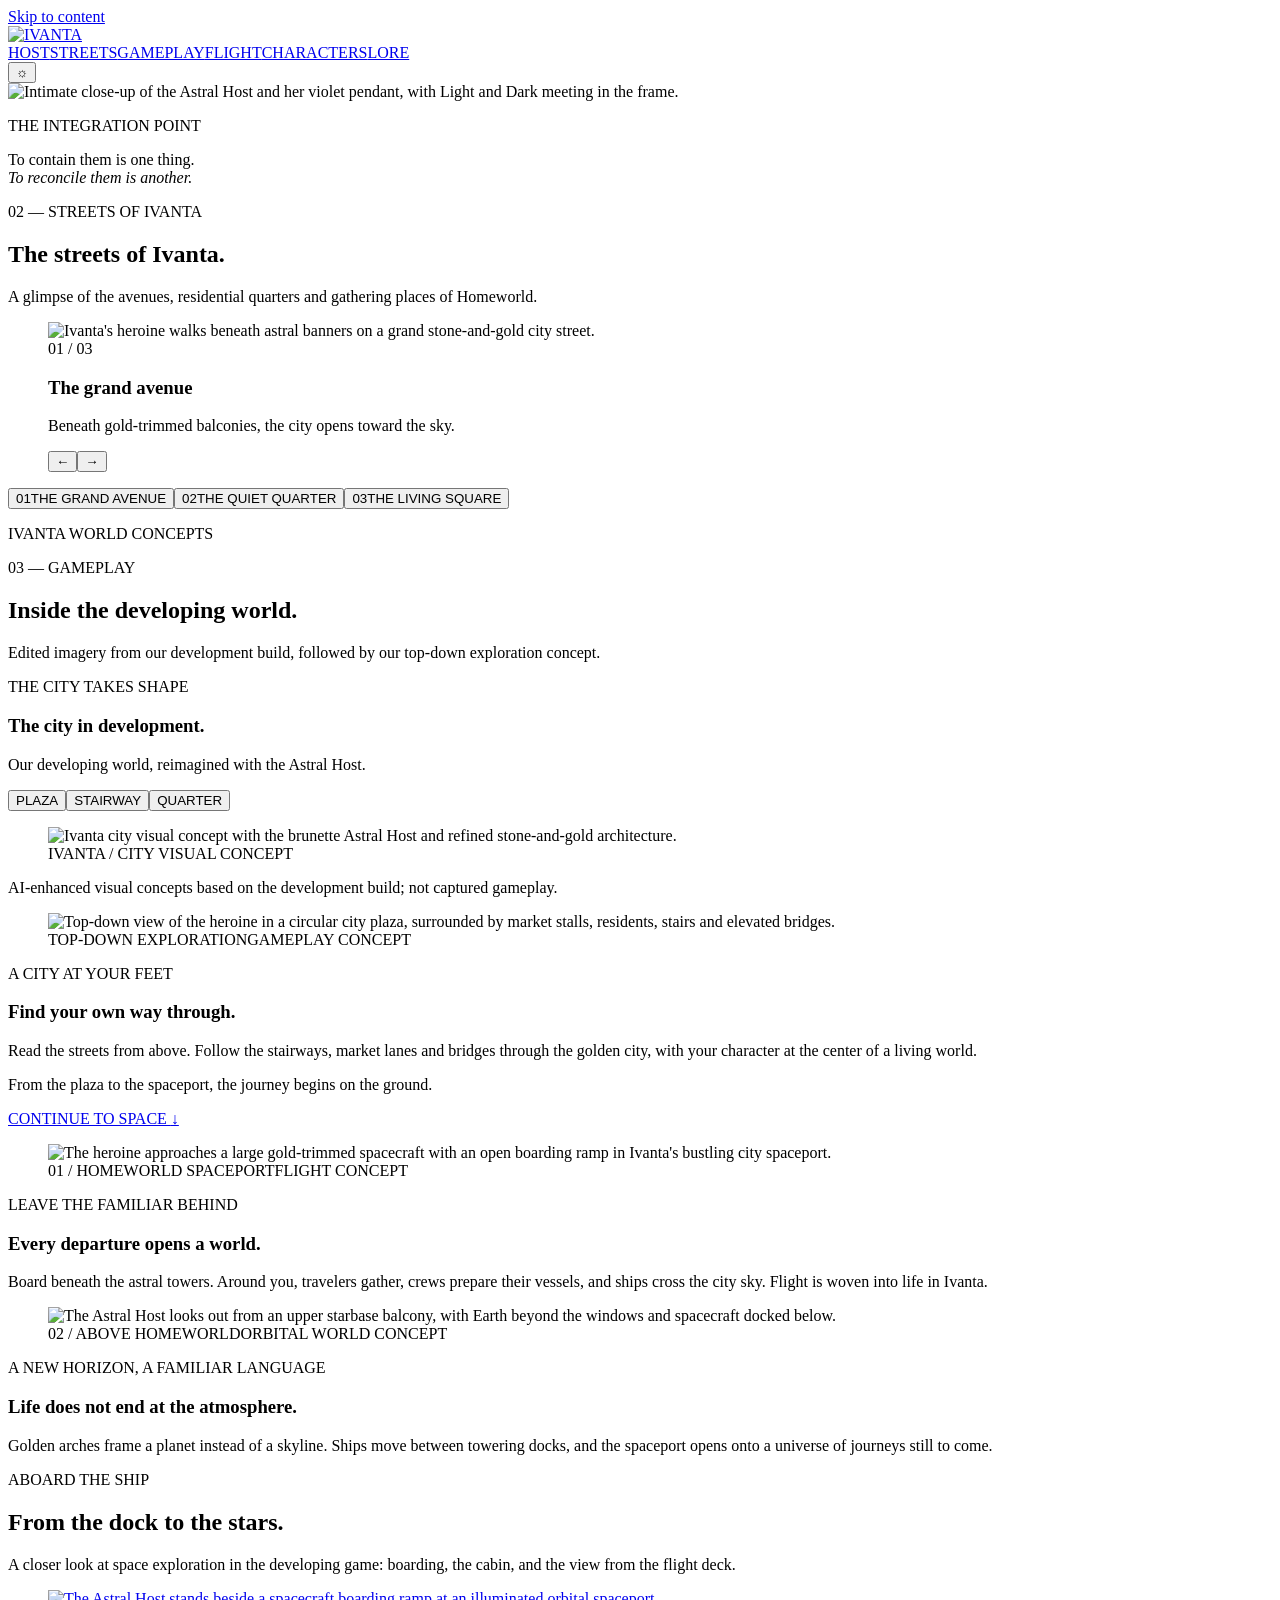
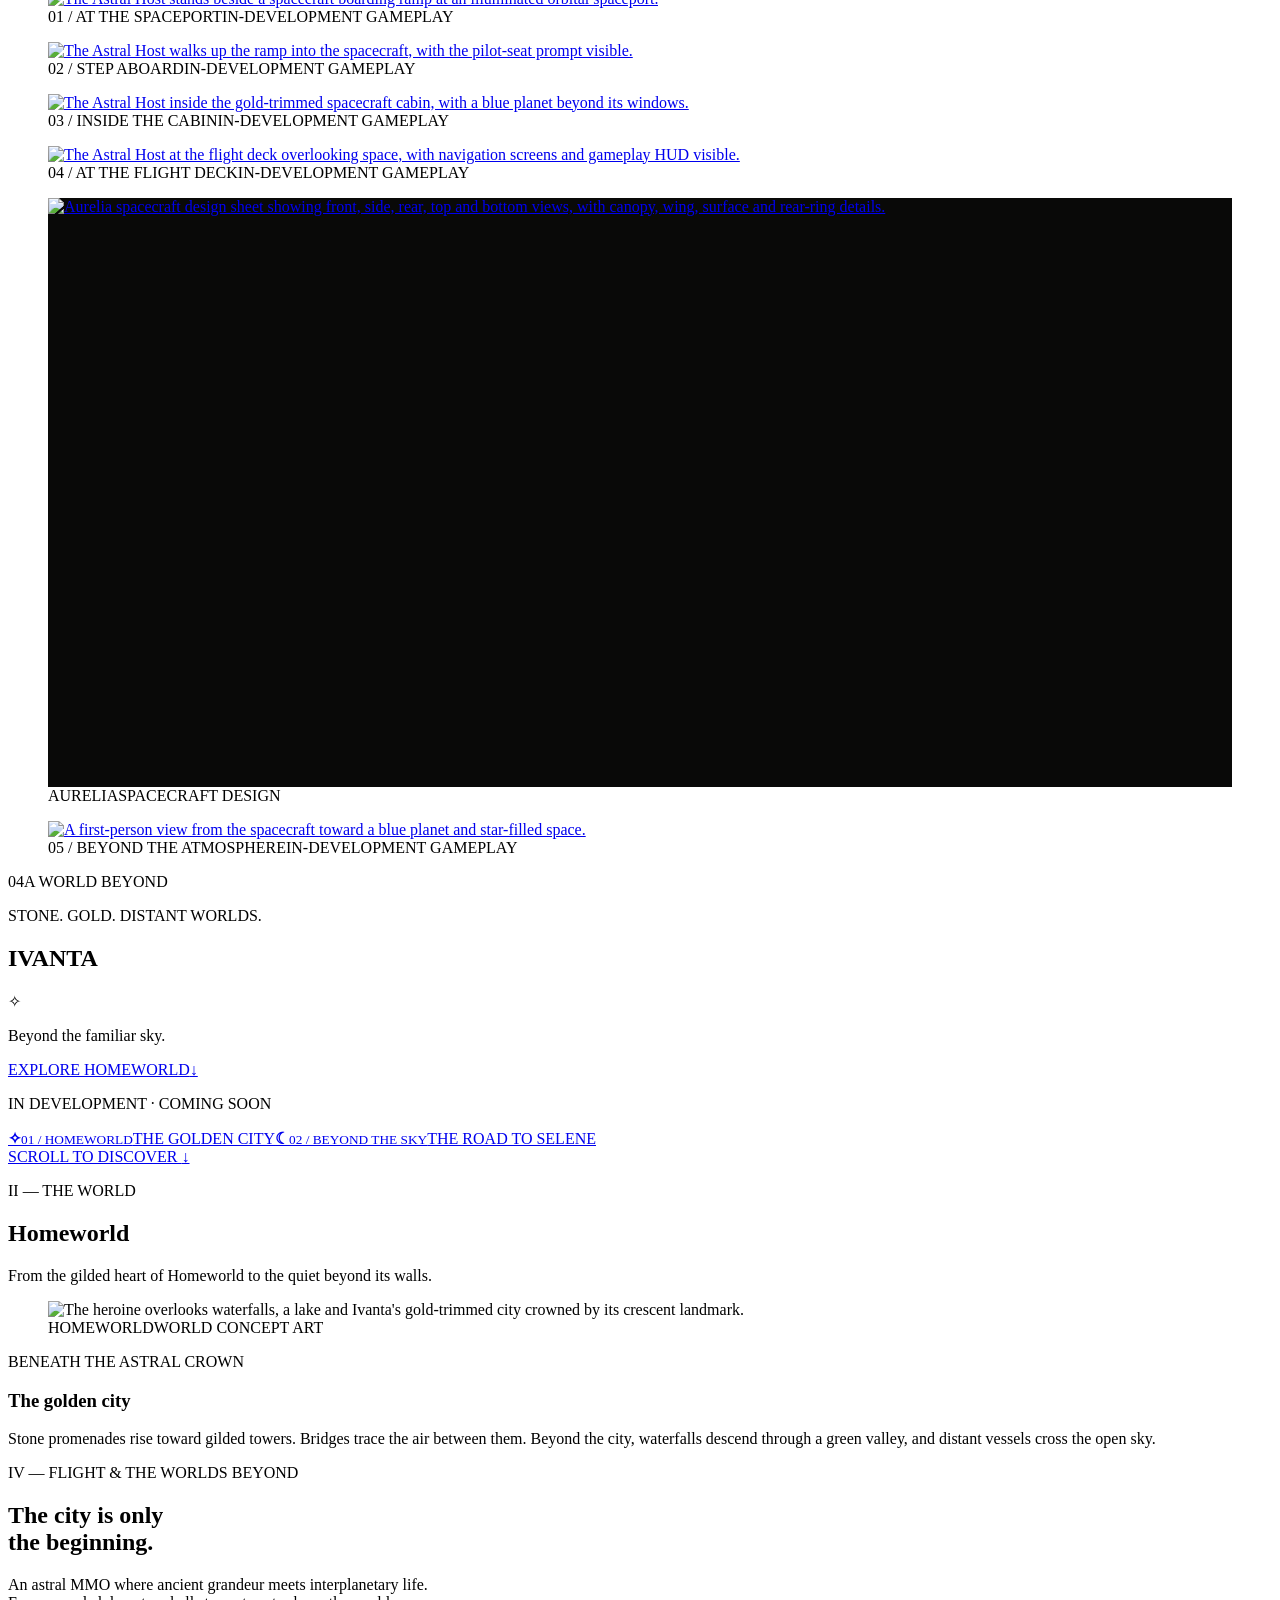
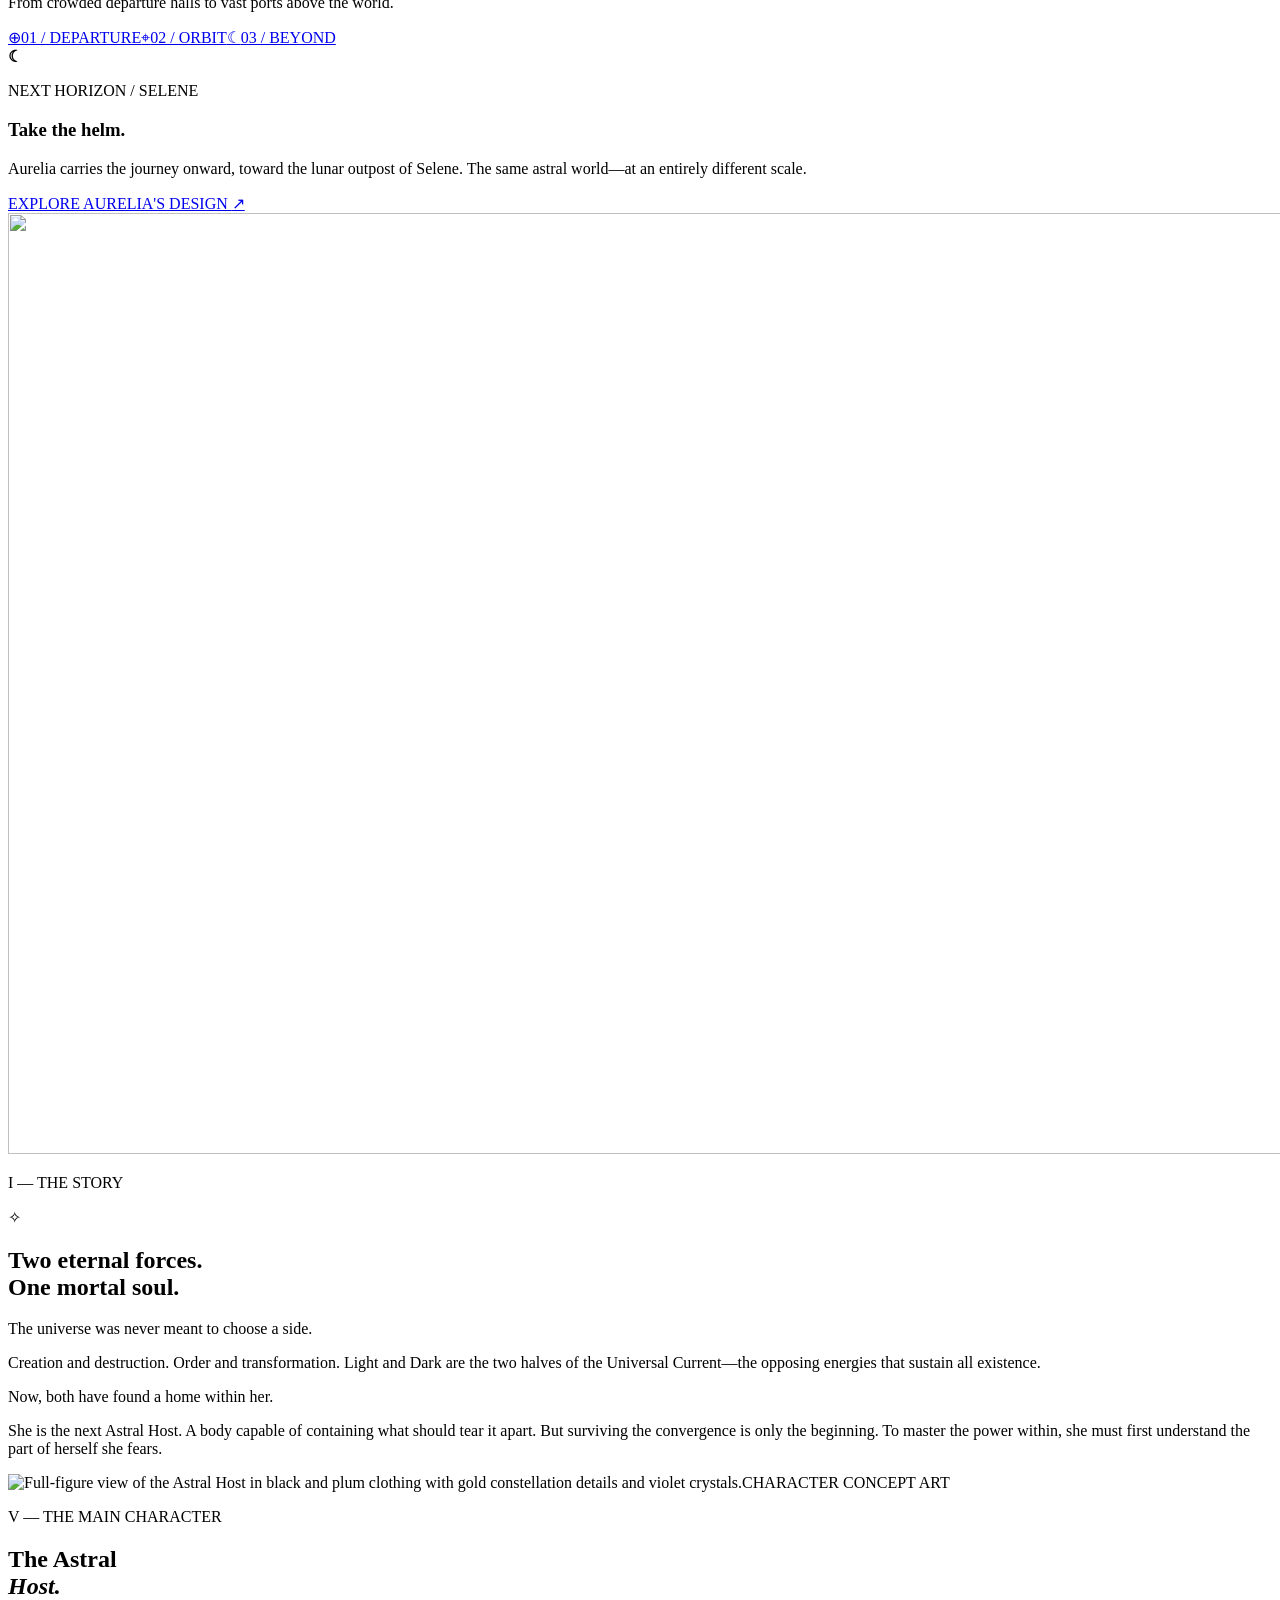
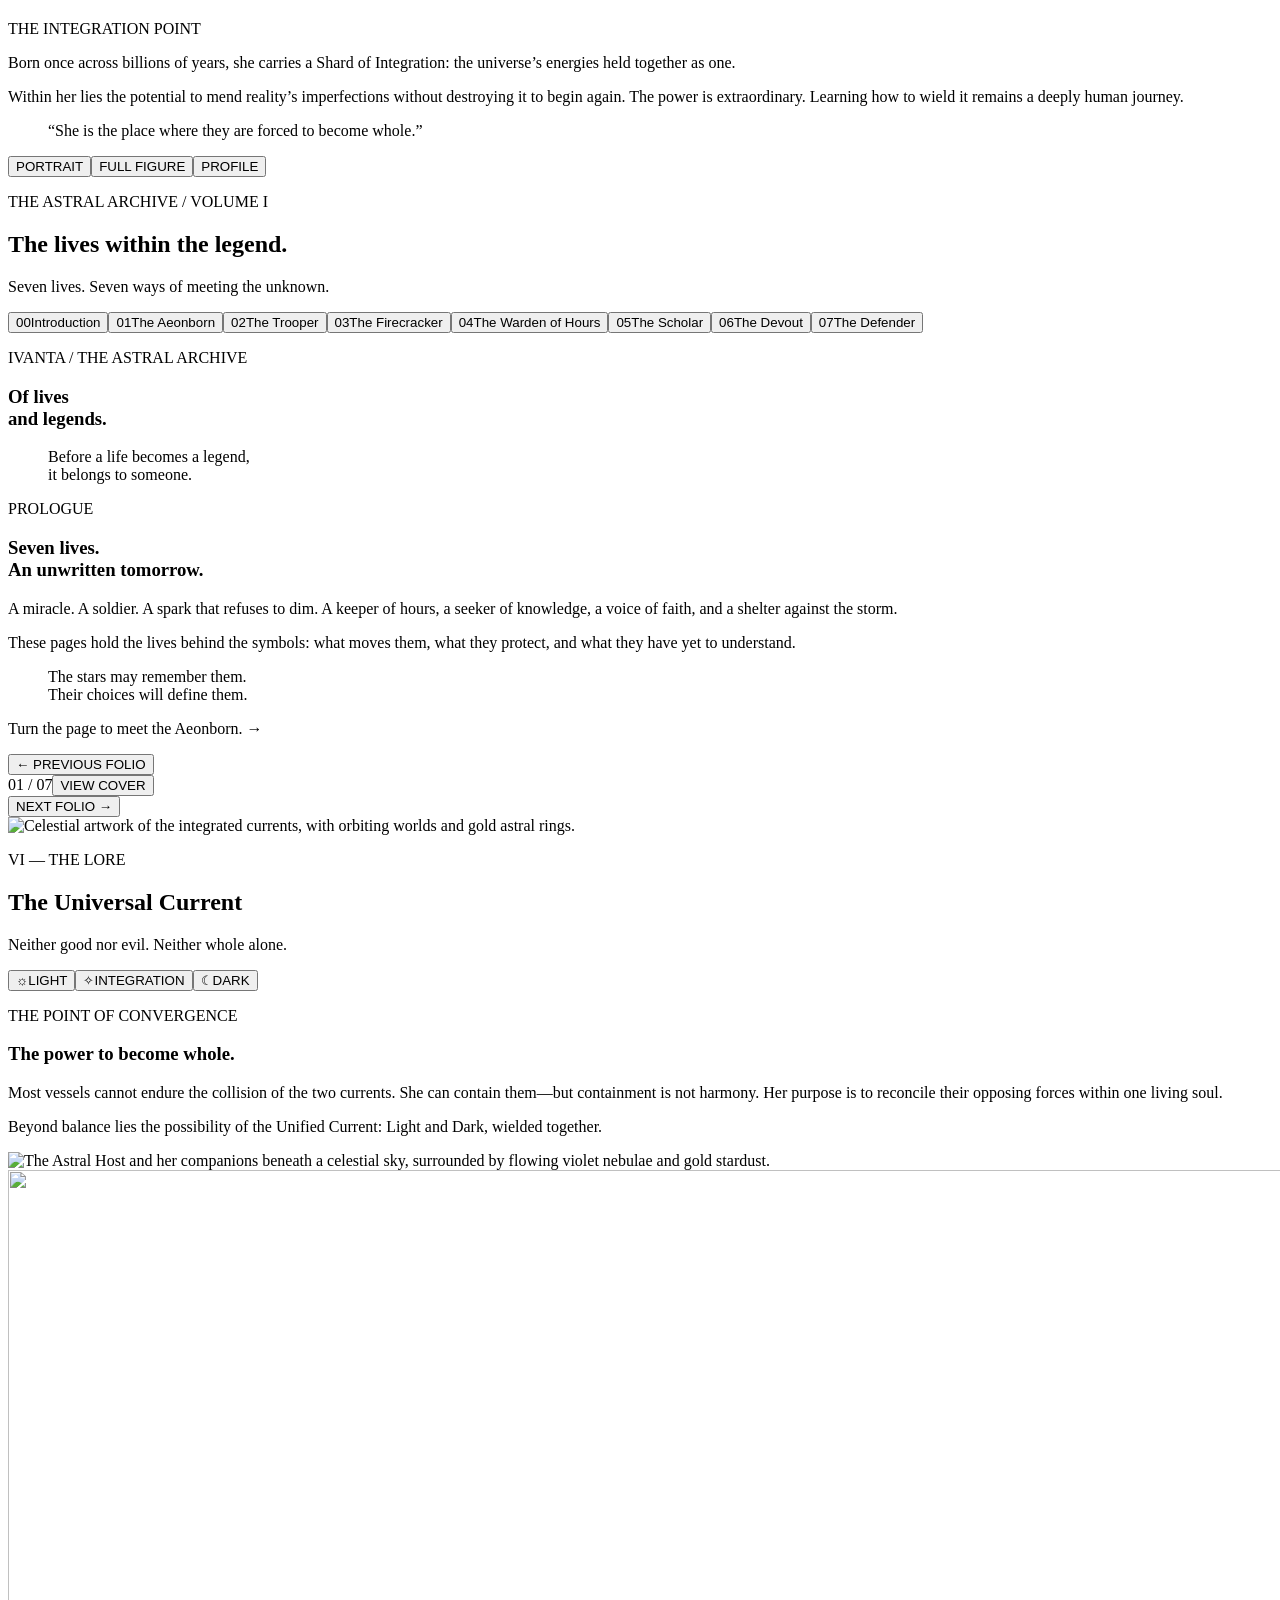
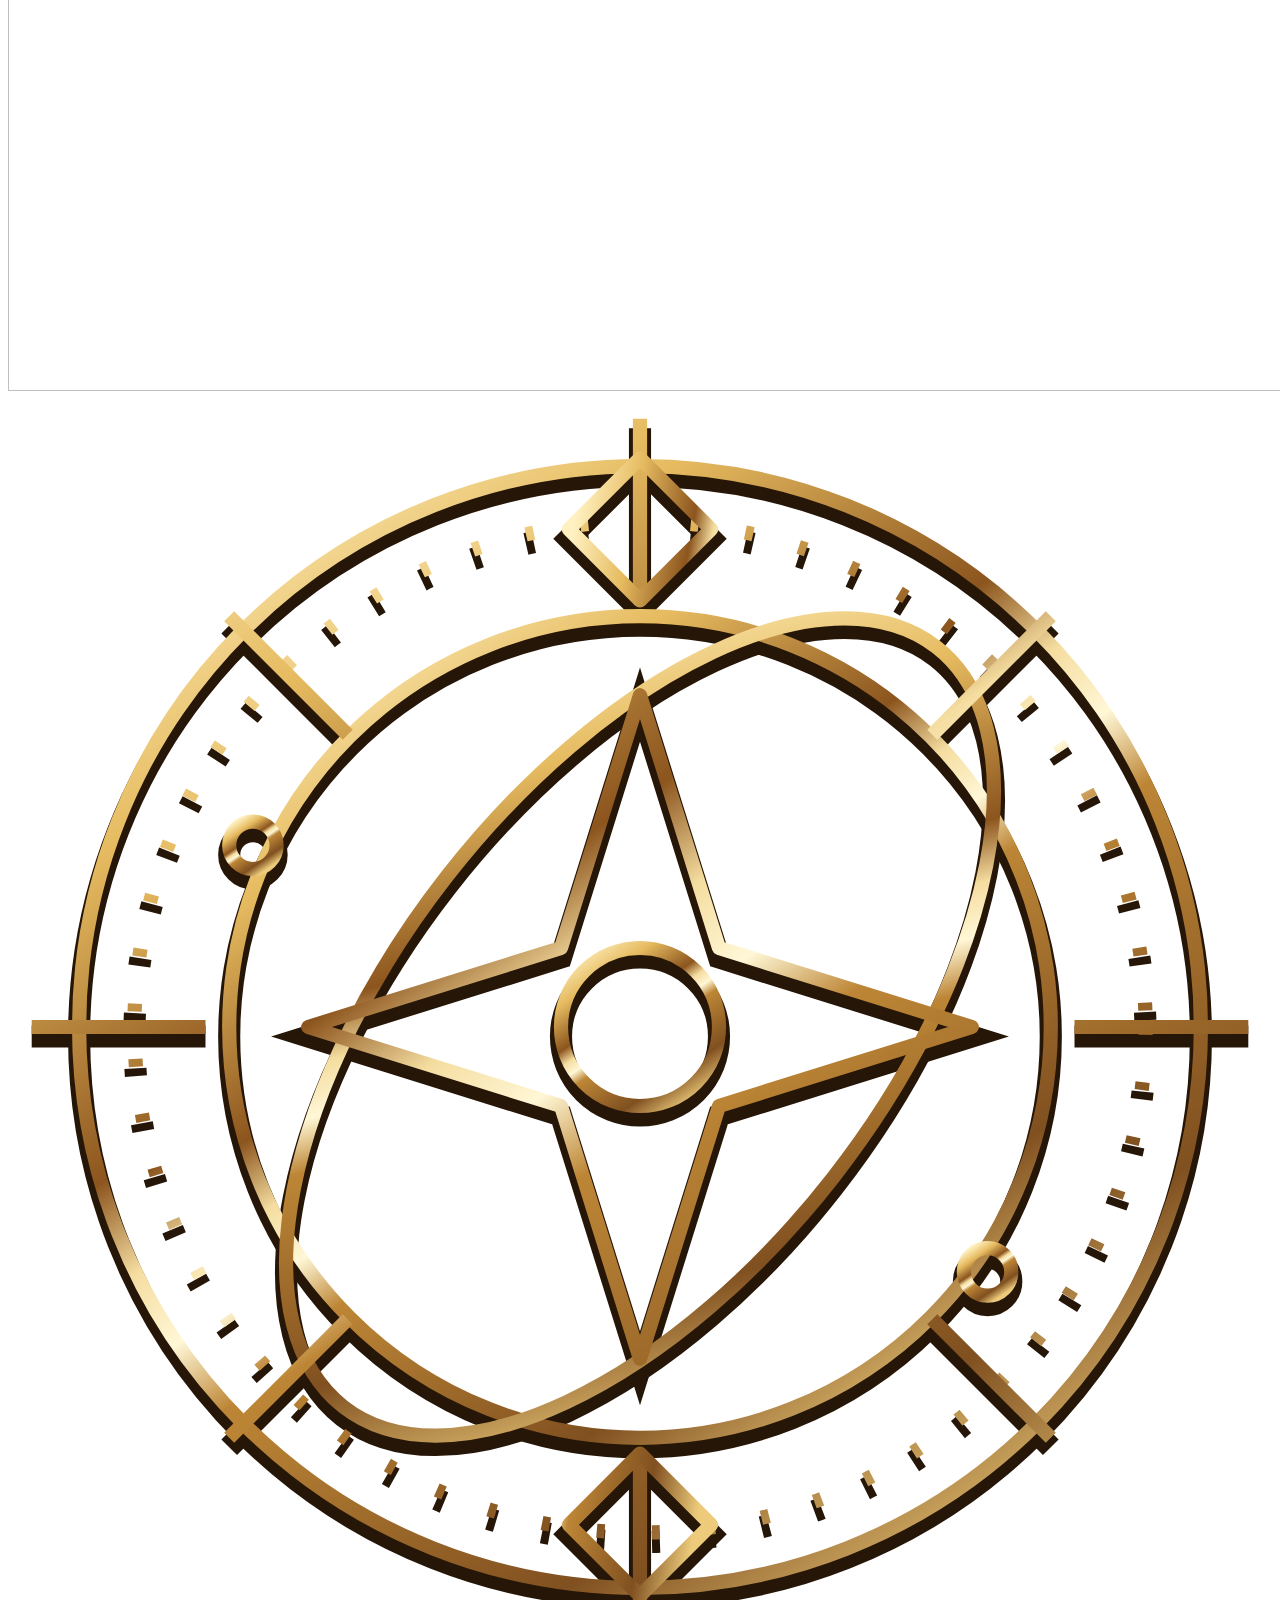
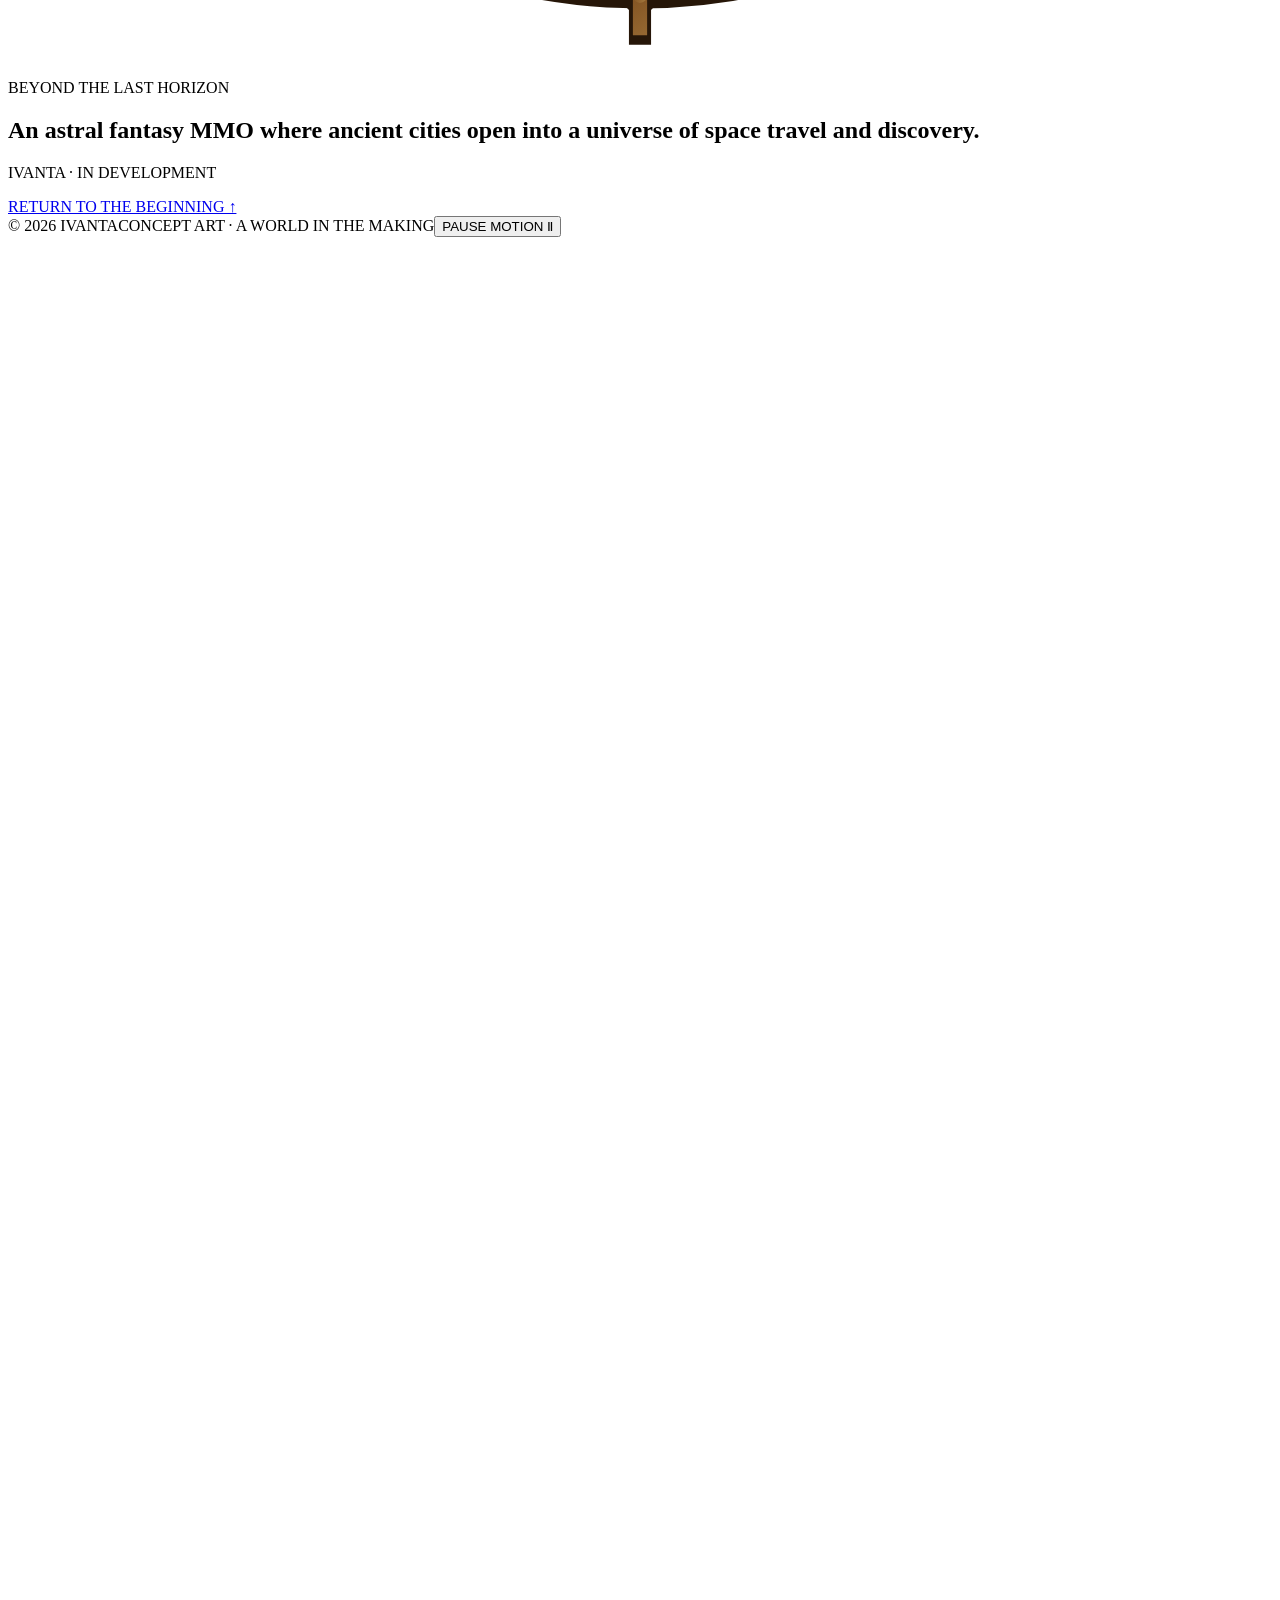
==== index.html @ ce864651 "Add files via upload" ====
<!doctype html>
<html lang="en">
<head>
<meta charset="utf-8"><meta name="viewport" content="width=device-width,initial-scale=1">
<title>IVANTA — The Astral Host</title>
<meta name="description" content="Enter the world of Ivanta. Discover the next Astral Host, the two halves of the Universal Current, and a journey from the golden city to Selene.">
<link rel="stylesheet" href="https://fonts.googleapis.com/css2?family=Fondamento:ital@0;1&amp;family=IM+Fell+English:ital@0;1&amp;family=Caveat:wght@400;500&amp;display=swap">
<link rel="icon" href="favicon.svg"><link rel="stylesheet" href="style.css"><link rel="stylesheet" href="chapters.css"><link rel="stylesheet" href="art-direction.css?v=space-14">
<link rel="stylesheet" href="book-layout.css?v=6"><link rel="stylesheet" href="ending-layers.css?v=1"></head>
<body>
<a class="skip" href="#home">Skip to content</a>
<header class="site-header"><a class="wordmark colored-wordmark" href="#home" aria-label="Ivanta home"><img src="assets/ivanta-logo-original.png" alt="IVANTA" width="1536" height="1024"></a><nav aria-label="Main navigation"><a href="#home">HOST</a><a href="#city">STREETS</a><a href="#gameplay">GAMEPLAY</a><a href="#flight-arrival">FLIGHT</a><a href="#companions">CHARACTERS</a><a href="#lore">LORE</a></nav><button class="atmosphere" id="atmosphere" aria-label="Switch to twilight" title="Change the sky">☼</button></header>
<main>
<section class="character-interlude opening-portrait chapter" id="home" aria-label="The Astral Host"><img src="assets/host-current.png" fetchpriority="high" alt="Intimate close-up of the Astral Host and her violet pendant, with Light and Dark meeting in the frame." width="1672" height="941"><figcaption><p class="eyebrow">THE INTEGRATION POINT</p><p>To contain them is one thing.<br><em>To reconcile them is another.</em></p></figcaption></section>
<section class="city-chapter chapter" id="city" aria-labelledby="city-title"><div class="section-heading reveal"><p class="eyebrow">02 — STREETS OF IVANTA</p><h2 id="city-title">The streets of Ivanta.</h2><p>A glimpse of the avenues, residential quarters and gathering places of Homeworld.</p></div>
<div class="city-gallery reveal"><figure><img id="city-image" src="assets/grand-street.png" alt="Ivanta's heroine walks beneath astral banners on a grand stone-and-gold city street." loading="lazy" width="1672" height="941"><figcaption><div><span id="city-number">01 / 03</span><h3 id="city-name">The grand avenue</h3><p id="city-description">Beneath gold-trimmed balconies, the city opens toward the sky.</p></div><div class="gallery-arrows"><button id="city-prev" aria-label="Previous city scene">←</button><button id="city-next" aria-label="Next city scene">→</button></div></figcaption></figure>
<div class="scene-tabs" role="group" aria-label="City scenes"><button data-city="0" aria-pressed="true" class="selected"><span>01</span>THE GRAND AVENUE</button><button data-city="1" aria-pressed="false"><span>02</span>THE QUIET QUARTER</button><button data-city="2" aria-pressed="false"><span>03</span>THE LIVING SQUARE</button></div><p class="gallery-note">IVANTA WORLD CONCEPTS</p></div></section>
<section class="gameplay-chapter chapter" id="gameplay" aria-labelledby="gameplay-title">
<div class="section-heading reveal"><p class="eyebrow">03 — GAMEPLAY</p><h2 id="gameplay-title">Inside the developing world.</h2><p>Edited imagery from our development build, followed by our top-down exploration concept.</p></div>
<div class="development-gallery" aria-labelledby="development-title">
<div class="section-heading reveal"><p class="eyebrow">THE CITY TAKES SHAPE</p><h3 id="development-title">The city in development.</h3><p>Our developing world, reimagined with the Astral Host.</p></div>
<div class="development-controls"><div role="group" aria-label="Development scene"><button data-build-scene="0" aria-pressed="true">PLAZA</button><button data-build-scene="1" aria-pressed="false">STAIRWAY</button><button data-build-scene="2" aria-pressed="false">QUARTER</button></div></div>
<figure class="landscape"><img id="build-image" src="assets/target-plaza.png" alt="Ivanta city visual concept with the brunette Astral Host and refined stone-and-gold architecture." loading="lazy" width="1850" height="850"><figcaption><span id="build-label">IVANTA / CITY VISUAL CONCEPT</span></figcaption></figure>
<p class="development-note" id="build-note" aria-live="polite">AI-enhanced visual concepts based on the development build; not captured gameplay.</p>
</div>
<figure class="landscape reveal"><img src="assets/top-down.png" alt="Top-down view of the heroine in a circular city plaza, surrounded by market stalls, residents, stairs and elevated bridges." loading="lazy" width="1672" height="941"><figcaption><span>TOP-DOWN EXPLORATION</span><span>GAMEPLAY CONCEPT</span></figcaption></figure>
<div class="world-copy reveal"><p class="eyebrow">A CITY AT YOUR FEET</p><div><h3>Find your own way through.</h3><p>Read the streets from above. Follow the stairways, market lanes and bridges through the golden city, with your character at the center of a living world.</p><p>From the plaza to the spaceport, the journey begins on the ground.</p><a class="text-link" href="#departure">CONTINUE TO SPACE <span aria-hidden="true">↓</span></a></div></div>
</section>
<div class="space-introduction"><article class="flight-stage" id="departure"><figure class="landscape reveal"><img src="assets/departure-hero.png" alt="The heroine approaches a large gold-trimmed spacecraft with an open boarding ramp in Ivanta's bustling city spaceport." loading="lazy" width="1672" height="941"><figcaption><span>01 / HOMEWORLD SPACEPORT</span><span>FLIGHT CONCEPT</span></figcaption></figure><div class="flight-caption reveal" id="flight-arrival"><p class="eyebrow">LEAVE THE FAMILIAR BEHIND</p><h3>Every departure opens a world.</h3><p>Board beneath the astral towers. Around you, travelers gather, crews prepare their vessels, and ships cross the city sky. Flight is woven into life in Ivanta.</p></div></article><article class="flight-stage orbital-stage" id="orbit"><figure class="landscape reveal"><img src="assets/starbase-balcony.png" alt="The Astral Host looks out from an upper starbase balcony, with Earth beyond the windows and spacecraft docked below." loading="lazy" width="1672" height="941"><figcaption><span>02 / ABOVE HOMEWORLD</span><span>ORBITAL WORLD CONCEPT</span></figcaption></figure><div class="flight-caption reveal"><p class="eyebrow">A NEW HORIZON, A FAMILIAR LANGUAGE</p><h3>Life does not end at the atmosphere.</h3><p>Golden arches frame a planet instead of a skyline. Ships move between towering docks, and the spaceport opens onto a universe of journeys still to come.</p></div></article></div>
<section class="space-gameplay chapter" id="space-gameplay" aria-labelledby="space-gameplay-title"><div class="section-heading reveal"><p class="eyebrow">ABOARD THE SHIP</p><h2 id="space-gameplay-title">From the dock to the stars.</h2><p>A closer look at space exploration in the developing game: boarding, the cabin, and the view from the flight deck.</p></div><div class="space-captures"><figure class="landscape space-capture"><a href="assets/gameplay-spaceport.png" target="_blank" rel="noopener" aria-label="Open at the spaceport still at full size"><img src="assets/gameplay-spaceport.png" alt="The Astral Host stands beside a spacecraft boarding ramp at an illuminated orbital spaceport." loading="lazy" width="1672" height="941"></a><figcaption><span>01 / AT THE SPACEPORT</span><span>IN-DEVELOPMENT GAMEPLAY</span></figcaption></figure><figure class="landscape space-capture"><a href="assets/gameplay-boarding.png" target="_blank" rel="noopener" aria-label="Open step aboard still at full size"><img src="assets/gameplay-boarding.png" alt="The Astral Host walks up the ramp into the spacecraft, with the pilot-seat prompt visible." loading="lazy" width="1672" height="941"></a><figcaption><span>02 / STEP ABOARD</span><span>IN-DEVELOPMENT GAMEPLAY</span></figcaption></figure><figure class="landscape space-capture"><a href="assets/gameplay-cabin.png" target="_blank" rel="noopener" aria-label="Open inside the cabin still at full size"><img src="assets/gameplay-cabin.png" alt="The Astral Host inside the gold-trimmed spacecraft cabin, with a blue planet beyond its windows." loading="lazy" width="1672" height="941"></a><figcaption><span>03 / INSIDE THE CABIN</span><span>IN-DEVELOPMENT GAMEPLAY</span></figcaption></figure><figure class="landscape space-capture"><a href="assets/gameplay-flight-deck.png" target="_blank" rel="noopener" aria-label="Open at the flight deck still at full size"><img src="assets/gameplay-flight-deck.png" alt="The Astral Host at the flight deck overlooking space, with navigation screens and gameplay HUD visible." loading="lazy" width="1777" height="885"></a><figcaption><span>04 / AT THE FLIGHT DECK</span><span>IN-DEVELOPMENT GAMEPLAY</span></figcaption></figure><figure class="landscape space-capture aurelia-design"><a href="assets/aurelia-design-card.png" target="_blank" rel="noopener" aria-label="View the Aurelia design sheet at full size"><img src="assets/aurelia-design-card.png" alt="Aurelia spacecraft design sheet showing front, side, rear, top and bottom views, with canopy, wing, surface and rear-ring details." width="1586" height="992" loading="lazy" style="display:block;width:100%;height:auto;aspect-ratio:1777 / 885;object-fit:contain;background:#090908"></a><figcaption><span>AURELIA</span><span>SPACECRAFT DESIGN</span></figcaption></figure><figure class="landscape space-capture"><a href="assets/gameplay-planet-view.png" target="_blank" rel="noopener" aria-label="Open beyond the atmosphere still at full size"><img src="assets/gameplay-planet-view.png" alt="A first-person view from the spacecraft toward a blue planet and star-filled space." loading="lazy" width="1672" height="941"></a><figcaption><span>05 / BEYOND THE ATMOSPHERE</span><span>IN-DEVELOPMENT GAMEPLAY</span></figcaption></figure></div></section>
<section class="scene" id="horizons" aria-label="Welcome to Ivanta"><div class="world" aria-hidden="true"></div><div class="sky" aria-hidden="true"></div><div class="shade" aria-hidden="true"></div><div class="dust" aria-hidden="true"></div>
<aside class="side" aria-hidden="true"><span>04</span><i></i><span>A WORLD BEYOND</span></aside>
<div class="hero"><p class="eyebrow">STONE. GOLD. DISTANT WORLDS.</p><h1>IVANTA</h1><div class="ornament" aria-hidden="true"><i></i>✧<i></i></div><p class="tagline">Beyond the familiar sky.</p><a class="discover" href="#world" aria-label="Explore Homeworld"><span>EXPLORE HOMEWORLD</span><b aria-hidden="true">↓</b></a><p class="coming">IN DEVELOPMENT <span>·</span> COMING SOON</p></div>
<div class="locations"><a class="location" href="#world"><span class="sigil" aria-hidden="true"><i></i><b>✧</b></span><span><small>01 / HOMEWORLD</small>THE GOLDEN CITY</span></a><a class="location" href="#journey"><span class="sigil" aria-hidden="true"><i></i><b>☾</b></span><span><small>02 / BEYOND THE SKY</small>THE ROAD TO SELENE</span></a></div>
<a class="scroll-cue" href="#world">SCROLL TO DISCOVER <span aria-hidden="true">↓</span></a>
</section>
<section class="world-chapter chapter" id="world" aria-labelledby="world-title">
<div class="section-heading reveal"><p class="eyebrow">II — THE WORLD</p><h2 id="world-title">Homeworld</h2><p>From the gilded heart of Homeworld to the quiet beyond its walls.</p></div>
<figure class="landscape reveal"><img src="assets/homeworld.png" alt="The heroine overlooks waterfalls, a lake and Ivanta's gold-trimmed city crowned by its crescent landmark." loading="lazy" width="1672" height="941"><figcaption><span>HOMEWORLD</span><span>WORLD CONCEPT ART</span></figcaption></figure>
<div class="world-copy reveal"><p class="eyebrow">BENEATH THE ASTRAL CROWN</p><div><h3>The golden city</h3><p>Stone promenades rise toward gilded towers. Bridges trace the air between them. Beyond the city, waterfalls descend through a green valley, and distant vessels cross the open sky.</p><p></p></div></div>
</section>
<section class="flight-chapter chapter" id="journey" aria-labelledby="journey-title">
<div class="section-heading reveal"><p class="eyebrow">IV — FLIGHT &amp; THE WORLDS BEYOND</p><h2 id="journey-title">The city is only<br>the beginning.</h2><p>An astral MMO where ancient grandeur meets interplanetary life.<br>From crowded departure halls to vast ports above the world.</p></div>
<nav class="flight-route" aria-label="Flight journey"><a href="#departure"><span aria-hidden="true">⊕</span>01 / DEPARTURE</a><i aria-hidden="true"></i><a href="#orbit"><span aria-hidden="true">⌖</span>02 / ORBIT</a><i aria-hidden="true"></i><a href="#beyond"><span aria-hidden="true">☾</span>03 / BEYOND</a></nav>




<div class="beyond-flight reveal" id="beyond"><span class="sigil" aria-hidden="true"><i></i><b>☾</b></span><div><p class="eyebrow">NEXT HORIZON / SELENE</p><h3>Take the helm.</h3><p>Aurelia carries the journey onward, toward the lunar outpost of Selene. The same astral world—at an entirely different scale.</p><a class="text-link" href="assets/aurelia-design-card.png" target="_blank" rel="noopener">EXPLORE AURELIA'S DESIGN <span aria-hidden="true">↗</span></a></div></div>
</section>
<section class="story-intro chapter" id="story" aria-labelledby="story-title">
<img class="tapestry" src="assets/astral-dark.png" alt="" loading="lazy" width="1672" height="941">
<div class="story-inner reveal"><p class="eyebrow">I — THE STORY</p><div class="ornament" aria-hidden="true"><i></i>✧<i></i></div><h2 id="story-title">Two eternal forces.<br>One mortal soul.</h2><p class="lead">The universe was never meant to choose a side.</p><p>Creation and destruction. Order and transformation. Light and Dark are the two halves of the Universal Current—the opposing energies that sustain all existence.</p><p>Now, both have found a home within her.</p><p>She is the next Astral Host. A body capable of containing what should tear it apart. But surviving the convergence is only the beginning. To master the power within, she must first understand the part of herself she fears.</p></div>
</section>
<section class="character-chapter chapter" id="character" aria-labelledby="character-title">
<div class="character-image"><img id="host-image" src="assets/host-front.png" alt="Full-figure view of the Astral Host in black and plum clothing with gold constellation details and violet crystals." loading="lazy" width="1586" height="992"><span class="image-label">CHARACTER CONCEPT ART</span></div>
<div class="character-copy reveal"><p class="eyebrow">V — THE MAIN CHARACTER</p><h2 id="character-title">The Astral<br> <em>Host.</em></h2><p class="character-role">THE INTEGRATION POINT</p><p>Born once across billions of years, she carries a Shard of Integration: the universe’s energies held together as one.</p><p>Within her lies the potential to mend reality’s imperfections without destroying it to begin again. The power is extraordinary. Learning how to wield it remains a deeply human journey.</p><blockquote>“She is the place where they are forced to become whole.”</blockquote>
<div class="portrait-controls" role="group" aria-label="Character views"><button data-portrait="close" aria-pressed="false">PORTRAIT</button><button class="selected" data-portrait="front" aria-pressed="true">FULL FIGURE</button><button data-portrait="back" aria-pressed="false">PROFILE</button></div></div>
</section>
<section class="character-codex chapter" id="companions" aria-labelledby="codex-title"><div class="section-heading"><p class="eyebrow">THE ASTRAL ARCHIVE / VOLUME I</p><h2 id="codex-title">The lives within the legend.</h2><p>Seven lives. Seven ways of meeting the unknown.</p></div><div class="codex-tabs" role="tablist" aria-label="Character biographies"><button role="tab" id="bio-tab-intro" aria-controls="bio-panel-intro" aria-selected="true" tabindex="0"><span>00</span>Introduction</button><button role="tab" id="bio-tab-0" aria-controls="bio-panel-0" aria-selected="false" tabindex="-1"><span>01</span>The Aeonborn</button><button role="tab" id="bio-tab-1" aria-controls="bio-panel-1" aria-selected="false" tabindex="-1"><span>02</span>The Trooper</button><button role="tab" id="bio-tab-2" aria-controls="bio-panel-2" aria-selected="false" tabindex="-1"><span>03</span>The Firecracker</button><button role="tab" id="bio-tab-3" aria-controls="bio-panel-3" aria-selected="false" tabindex="-1"><span>04</span>The Warden of Hours</button><button role="tab" id="bio-tab-4" aria-controls="bio-panel-4" aria-selected="false" tabindex="-1"><span>05</span>The Scholar</button><button role="tab" id="bio-tab-5" aria-controls="bio-panel-5" aria-selected="false" tabindex="-1"><span>06</span>The Devout</button><button role="tab" id="bio-tab-6" aria-controls="bio-panel-6" aria-selected="false" tabindex="-1"><span>07</span>The Defender</button></div><div class="codex-book"><button hidden class="codex-cover" aria-label="Open the Astral Archive"><span class="inline-cover-title"><small>IVANTA</small></span><span class="cover-open">OPEN THE BOOK →</span></button><article class="codex-page codex-introduction" id="bio-panel-intro" role="tabpanel" aria-labelledby="bio-tab-intro" tabindex="0"><div class="codex-portrait intro-left"><p class="eyebrow">IVANTA / THE ASTRAL ARCHIVE</p><h3>Of lives<br>and legends.</h3><blockquote>Before a life becomes a legend,<br>it belongs to someone.</blockquote></div><div class="codex-copy intro-right"><p class="eyebrow">PROLOGUE</p><h3>Seven lives.<br>An unwritten tomorrow.</h3><p>A miracle. A soldier. A spark that refuses to dim. A keeper of hours, a seeker of knowledge, a voice of faith, and a shelter against the storm.</p><p>These pages hold the lives behind the symbols: what moves them, what they protect, and what they have yet to understand.</p><blockquote>The stars may remember them.<br>Their choices will define them.</blockquote><p class="intro-invitation">Turn the page to meet the Aeonborn. →</p></div></article><article hidden class="codex-page" id="bio-panel-0" role="tabpanel" aria-labelledby="bio-tab-0" tabindex="0"><figure class="codex-portrait"><div role="img" aria-label="Portrait of The Aeonborn" style="background-position:0.0% 0%"></div><figcaption>IVANTA · THE COSMIC MIRACLE</figcaption></figure><div class="codex-copy"><p class="eyebrow">FOLIO 01 / THE COSMIC MIRACLE</p><h3>The Aeonborn</h3><p class="codex-traits">Compassionate · Resolute · Unprecedented</p><blockquote>A life the universe waits aeons to meet.</blockquote><p>Once across billions of years, a life is born capable of holding what reality keeps apart. Within her rests a Shard of Integration: the universe’s opposing energies, held together as one.</p><p>Her gift carries the possibility of mending reality’s imperfections without destroying the world to remake it. Yet possibility is not mastery. She must learn what to change, what to preserve, and how to remain herself while carrying something so vast.</p><dl><div><dt>GIFT</dt><dd>Integration</dd></div><div><dt>INNER CONFLICT</dt><dd>To mend without erasing.</dd></div></dl></div></article><article class="codex-page" id="bio-panel-1" role="tabpanel" aria-labelledby="bio-tab-1" tabindex="0" hidden><figure class="codex-portrait"><div role="img" aria-label="Portrait of The Trooper" style="background-position:33.333333333333336% 0%"></div><figcaption>IVANTA · THE UNBROKEN ADVANCE</figcaption></figure><div class="codex-copy"><p class="eyebrow">FOLIO 02 / THE UNBROKEN ADVANCE</p><h3>The Trooper</h3><p class="codex-traits">Persistent · Disciplined · Mission-bound</p><blockquote>One objective. One more step.</blockquote><p>He measures the impossible in distances still to cross. Orders give him direction; discipline carries him through exhaustion, fear, and the silence after everyone else has stopped.</p><p>His loyalty is expressed through action. He will hold the line and finish the mission, whatever it costs him. The harder question is whether he can recognise the moment when protecting his people means questioning his orders.</p><dl><div><dt>GIFT</dt><dd>Endurance</dd></div><div><dt>INNER CONFLICT</dt><dd>Duty must still have a conscience.</dd></div></dl></div></article><article class="codex-page" id="bio-panel-2" role="tabpanel" aria-labelledby="bio-tab-2" tabindex="0" hidden><figure class="codex-portrait"><div role="img" aria-label="Portrait of The Firecracker" style="background-position:66.66666666666667% 0%"></div><figcaption>IVANTA · THE IRREPRESSIBLE SPARK</figcaption></figure><div class="codex-copy"><p class="eyebrow">FOLIO 03 / THE IRREPRESSIBLE SPARK</p><h3>The Firecracker</h3><p class="codex-traits">Exuberant · Impulsive · Inventive</p><blockquote>There is always something worth getting excited about.</blockquote><p>She arrives with a new idea, an enormous grin, and rather more energy than the room was prepared for. Curiosity becomes invention; enthusiasm becomes momentum. Even a bad day rarely survives her for long.</p><p>She throws herself into life with the same force she brings to a fight. Her courage lifts the people around her, though learning when to pause may be the most difficult experiment she ever attempts.</p><dl><div><dt>GIFT</dt><dd>Ingenuity</dd></div><div><dt>INNER CONFLICT</dt><dd>A spark can warm a home—or set it alight.</dd></div></dl></div></article><article class="codex-page" id="bio-panel-3" role="tabpanel" aria-labelledby="bio-tab-3" tabindex="0" hidden><figure class="codex-portrait"><div role="img" aria-label="Portrait of The Warden of Hours" style="background-position:100.0% 0%"></div><figcaption>IVANTA · CUSTODIAN OF THE VEILED CHRONOLOGY</figcaption></figure><div class="codex-copy"><p class="eyebrow">FOLIO 04 / CUSTODIAN OF THE VEILED CHRONOLOGY</p><h3>The Warden of Hours</h3><p class="codex-traits">Patient · Watchful · Secluded</p><blockquote>Some doors remain closed so that tomorrow can arrive.</blockquote><p>Beyond the traffic of worlds, he keeps vigil in a secluded sanctuary of forbidden knowledge. Its records concern time itself: the fragile order of events, and truths that must never reach careless hands.</p><p>Long solitude has made him measured, reserved, and difficult to read. He understands the cost of interference. But the arrival of the Aeonborn confronts him with a possibility no ancient vow was written to contain.</p><dl><div><dt>GIFT</dt><dd>Stewardship</dd></div><div><dt>INNER CONFLICT</dt><dd>When does preservation become imprisonment?</dd></div></dl></div></article><article class="codex-page" id="bio-panel-4" role="tabpanel" aria-labelledby="bio-tab-4" tabindex="0" hidden><figure class="codex-portrait"><div role="img" aria-label="Portrait of The Scholar" style="background-position:0.0% 100%"></div><figcaption>IVANTA · READER OF THE BOUNDLESS ARCHIVE</figcaption></figure><div class="codex-copy"><p class="eyebrow">FOLIO 05 / READER OF THE BOUNDLESS ARCHIVE</p><h3>The Scholar</h3><p class="codex-traits">Inquisitive · Precise · Quietly awed</p><blockquote>An infinite library. A very human reader.</blockquote><p>He can reach an archive without an end: a living record of existence, where every answer opens onto further shelves. Knowledge has no horizon there, and he has spent his life learning how to ask the right questions.</p><p>He can retrieve wonders that others would spend lifetimes seeking. Understanding them is another matter. Beyond the archive, friendship and consequence teach him what no perfect record can decide on his behalf.</p><dl><div><dt>GIFT</dt><dd>Recollection</dd></div><div><dt>INNER CONFLICT</dt><dd>To know everything is not to understand everyone.</dd></div></dl></div></article><article class="codex-page" id="bio-panel-5" role="tabpanel" aria-labelledby="bio-tab-5" tabindex="0" hidden><figure class="codex-portrait"><div role="img" aria-label="Portrait of The Devout" style="background-position:33.333333333333336% 100%"></div><figcaption>IVANTA · THE GENTLE INTERCESSION</figcaption></figure><div class="codex-copy"><p class="eyebrow">FOLIO 06 / THE GENTLE INTERCESSION</p><h3>The Devout</h3><p class="codex-traits">Compassionate · Faithful · Steadfast</p><blockquote>Her prayer begins with the person before her.</blockquote><p>She carries her faith into the places where hope is hardest to keep. With prayer and a healer’s care, she tends the wounded and offers gentleness without asking whether it has been earned.</p><p>Her purity is a deliberate kindness, renewed even when the world gives her reason to abandon it. Beneath her quiet manner is a conviction that mercy deserves protection—and that no life should be dismissed as beyond saving.</p><dl><div><dt>GIFT</dt><dd>Restoration</dd></div><div><dt>INNER CONFLICT</dt><dd>Gentleness is a promise she chooses to keep.</dd></div></dl></div></article><article class="codex-page" id="bio-panel-6" role="tabpanel" aria-labelledby="bio-tab-6" tabindex="0" hidden><figure class="codex-portrait"><div role="img" aria-label="Portrait of The Defender" style="background-position:66.66666666666667% 100%"></div><figcaption>IVANTA · THE HEARTHWARD</figcaption></figure><div class="codex-copy"><p class="eyebrow">FOLIO 07 / THE HEARTHWARD</p><h3>The Defender</h3><p class="codex-traits">Protective · Plainspoken · Loyal</p><blockquote>If you are his people, you do not stand alone.</blockquote><p>He has little patience for grand speeches and an endless reserve for the people he calls family. Broad shoulders, blunt words, and a watchful eye conceal a tenderness he rarely knows how to express.</p><p>He places himself between danger and those he loves almost before thought can catch up. His struggle is learning that keeping a family safe also means trusting them to stand beside him.</p><dl><div><dt>GIFT</dt><dd>Protection</dd></div><div><dt>INNER CONFLICT</dt><dd>A shelter must never become a cage.</dd></div></dl></div></article></div><div class="codex-pagination"><button id="codex-prev" aria-label="Previous character">← PREVIOUS FOLIO</button><div class="codex-book-options"><span id="codex-count" aria-live="polite">01 / 07</span><button id="view-book-cover" aria-label="Close book to view its cover">VIEW COVER</button></div><button id="codex-next" aria-label="Next character">NEXT FOLIO →</button></div></section>
<section class="current-chapter chapter" id="lore" aria-labelledby="lore-title" data-current="integration">
<img class="current-art" id="current-art" src="assets/astral-integration.png" alt="Celestial artwork of the integrated currents, with orbiting worlds and gold astral rings." loading="lazy" width="1672" height="941">
<div class="current-inner reveal"><p class="eyebrow">VI — THE LORE</p><h2 id="lore-title">The Universal Current</h2><p class="current-intro">Neither good nor evil. Neither whole alone.</p>
<div class="current-selector" role="tablist" aria-label="The Universal Current"><button role="tab" id="tab-light" aria-selected="false" aria-controls="current-panel" tabindex="-1" data-current="light"><span aria-hidden="true">☼</span>LIGHT</button><button class="active" role="tab" id="tab-integration" aria-selected="true" aria-controls="current-panel" data-current="integration"><span aria-hidden="true">✧</span>INTEGRATION</button><button role="tab" id="tab-dark" aria-selected="false" aria-controls="current-panel" tabindex="-1" data-current="dark"><span aria-hidden="true">☾</span>DARK</button></div>
<div id="current-panel" class="current-panel" role="tabpanel" aria-labelledby="tab-integration" tabindex="0"><p class="eyebrow" id="current-nature">THE POINT OF CONVERGENCE</p><h3 id="current-title">The power to become whole.</h3><p id="current-copy">Most vessels cannot endure the collision of the two currents. She can contain them—but containment is not harmony. Her purpose is to reconcile their opposing forces within one living soul.</p><p class="current-cost" id="current-cost">Beyond balance lies the possibility of the Unified Current: Light and Dark, wielded together.</p></div></div>
</section>
<section class="closing chapter ensemble-ending" id="convergence"><img class="ending-art" src="assets/ending-fused.png" width="1122" height="1402" loading="lazy" alt="The Astral Host and her companions beneath a celestial sky, surrounded by flowing violet nebulae and gold stardust."><div class="ending-clouds" aria-hidden="true"></div><img class="ending-original" src="assets/ending-characters-original.png" width="1916" height="821" alt="" aria-hidden="true"><div class="ending-frame" aria-hidden="true"></div><div class="ending-copy"><div class="ornament" aria-hidden="true"><i></i><svg class="exact-seal" aria-hidden="true" xmlns="http://www.w3.org/2000/svg" viewBox="0 0 160 160" fill="none"><defs><linearGradient id="restored-gold" x1=".12" y1="0" x2=".8" y2="1" gradientUnits="objectBoundingBox"><stop stop-color="#fff1c1"/><stop offset=".19" stop-color="#e6bb60"/><stop offset=".39" stop-color="#8c551e"/><stop offset=".46" stop-color="#f5dda0"/><stop offset=".52" stop-color="#fff7d6"/><stop offset=".58" stop-color="#bd8636"/><stop offset=".83" stop-color="#805020"/><stop offset="1" stop-color="#edcb7b"/></linearGradient></defs><g stroke="#261608" stroke-width="2.8" transform="translate(0 1.2)"><g class="exact-gear"><circle cx="80" cy="80" r="71"/></g><g class="exact-gear"><circle cx="80" cy="80" r="64" stroke-dasharray="1 6"/></g><g class="exact-counter"><circle cx="80" cy="80" r="52"/></g><g class="exact-orbit"><ellipse cx="80" cy="80" rx="31" ry="61" transform="rotate(38 80 80)"/></g><path d="M80 3v22m0 110v22M3 80h22m110 0h22M28 28l15 15m74 74 15 15M28 132l15-15m74-74 15-15M80 38l10 32 32 10-32 10-10 32-10-32-32-10 32-10Z"/><circle cx="80" cy="80" r="10"/><circle cx="31" cy="57" r="3"/><circle cx="124" cy="111" r="3"/><g class="exact-gear"><path d="M71 17l9-9 9 9-9 9ZM71 143l9-9 9 9-9 9Z"/></g></g><g stroke="url(#restored-gold)" stroke-width="1.8" stroke-linejoin="round"><g class="exact-gear"><circle cx="80" cy="80" r="71"/></g><g class="exact-gear"><circle cx="80" cy="80" r="64" stroke-dasharray="1 6"/></g><g class="exact-counter"><circle cx="80" cy="80" r="52"/></g><g class="exact-orbit"><ellipse cx="80" cy="80" rx="31" ry="61" transform="rotate(38 80 80)"/></g><path d="M80 3v22m0 110v22M3 80h22m110 0h22M28 28l15 15m74 74 15 15M28 132l15-15m74-74 15-15M80 38l10 32 32 10-32 10-10 32-10-32-32-10 32-10Z"/><circle cx="80" cy="80" r="10"/><circle cx="31" cy="57" r="3"/><circle cx="124" cy="111" r="3"/><g class="exact-gear"><path d="M71 17l9-9 9 9-9 9ZM71 143l9-9 9 9-9 9Z"/></g></g></svg><i></i></div><p class="eyebrow">BEYOND THE LAST HORIZON</p><h2>An astral fantasy MMO where ancient cities open into a universe of space travel and discovery.</h2><p>IVANTA <span>·</span> IN DEVELOPMENT</p><a href="#home" class="text-link">RETURN TO THE BEGINNING ↑</a></div></section>
</main>
<footer class="site-footer"><span>© 2026 IVANTA</span><span>CONCEPT ART · A WORLD IN THE MAKING</span><button id="motion" aria-pressed="false">PAUSE MOTION <span>Ⅱ</span></button></footer>
<a class="astral-voyage" style="visibility:hidden" href="#story" aria-label="Continue to Story"><svg viewBox="0 0 90 540" aria-hidden="true" fill="none"><defs><linearGradient id="voyage-gold" x1="0" y1="0" x2="1" y2="1"><stop stop-color="#fff0bc"/><stop offset=".35" stop-color="#a96e2d"/><stop offset=".5" stop-color="#f8df9b"/><stop offset="1" stop-color="#a97535"/></linearGradient></defs><path class="voyage-ghost" d="M45 38 C8 100 80 150 45 210 S10 330 45 390 S75 455 45 493"/><path id="voyage-path" pathLength="1" stroke-dasharray="0 1" d="M45 38 C8 100 80 150 45 210 S10 330 45 390 S75 455 45 493"/><g class="voyage-stations"></g><g id="voyage-symbol" transform="translate(45 38)"><circle class="voyage-halo" r="28"/><ellipse id="voyage-orbit" rx="25" ry="25"/><polygon id="voyage-glyph"/><circle r="3" fill="#fff0bc"/><path d="M0-34v5M0 29v5M-34 0h5M29 0h5"/></g></svg><span class="voyage-label">STORY</span></a><script src="app.js?v=archive-arrival"></script><script src="voyage.js?v=rail-stable-32"></script><script src="codex.js?v=opening-leaf"></script></body></html>
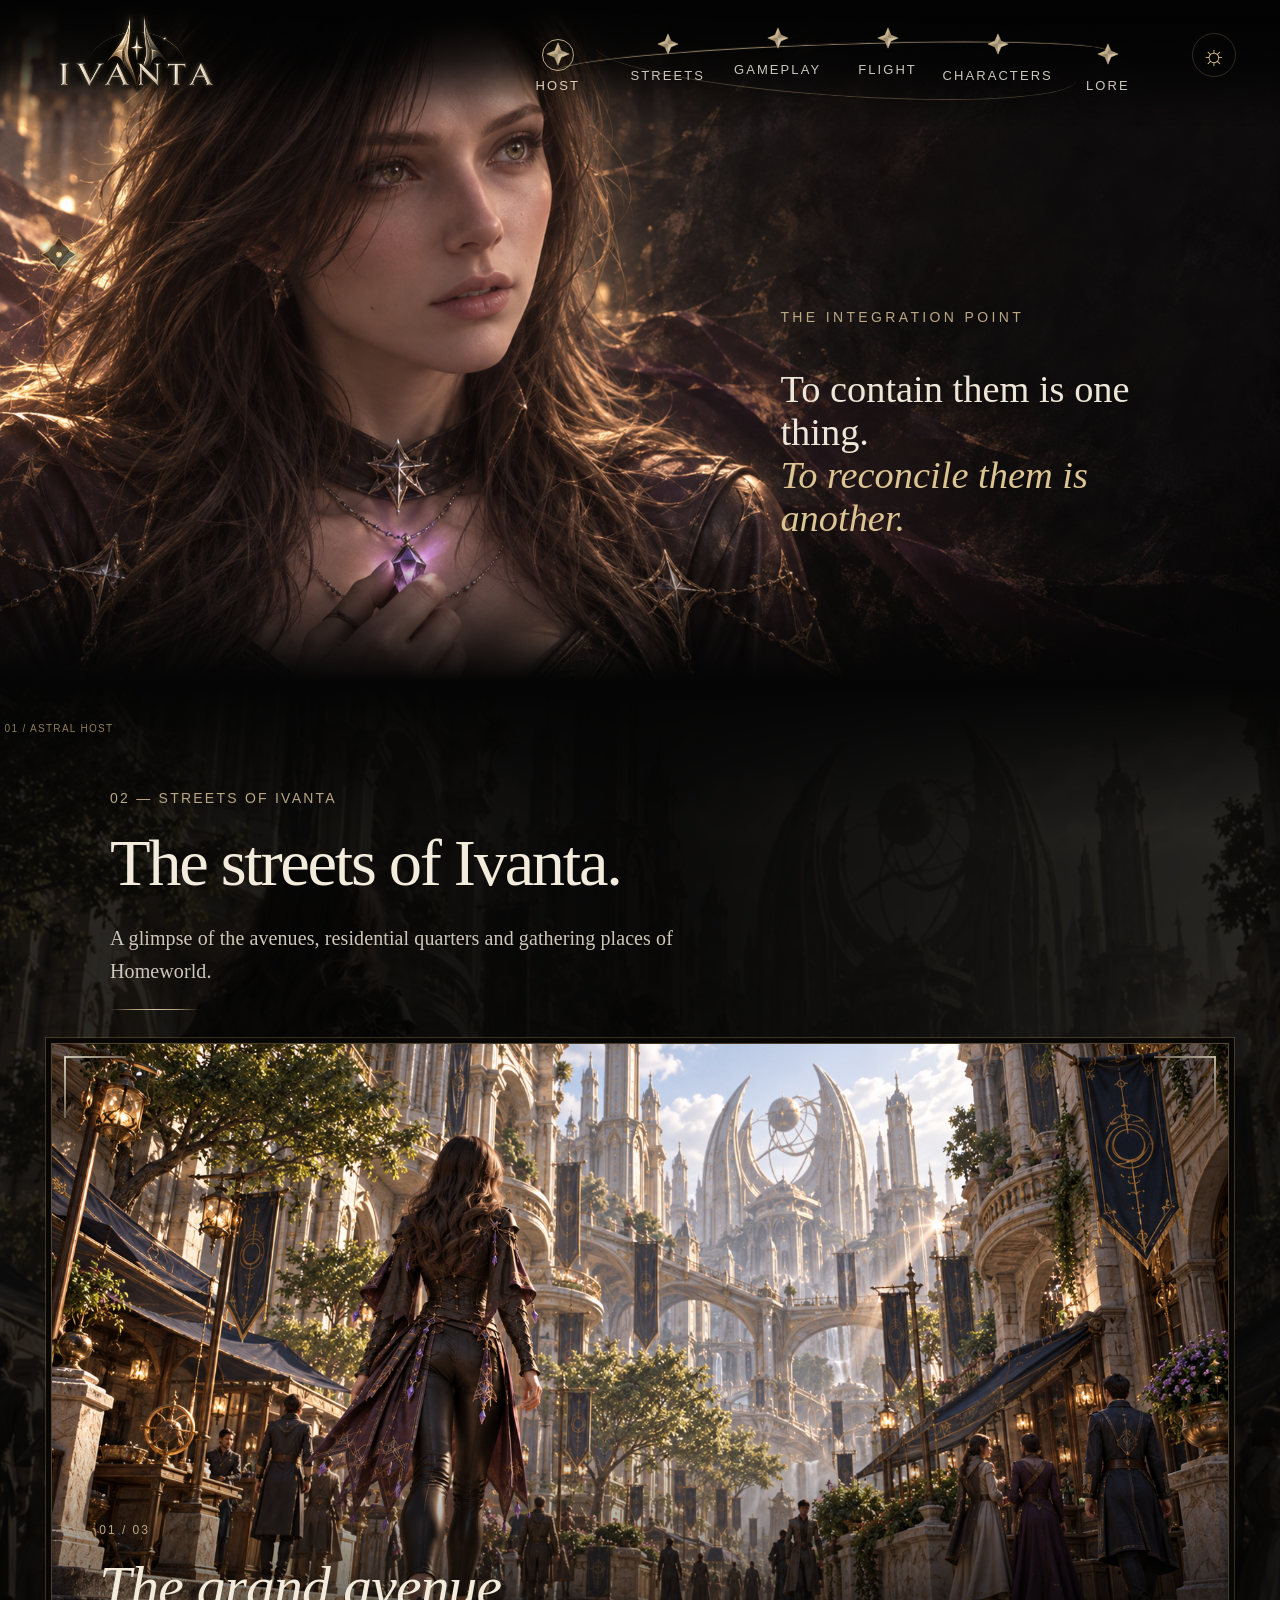
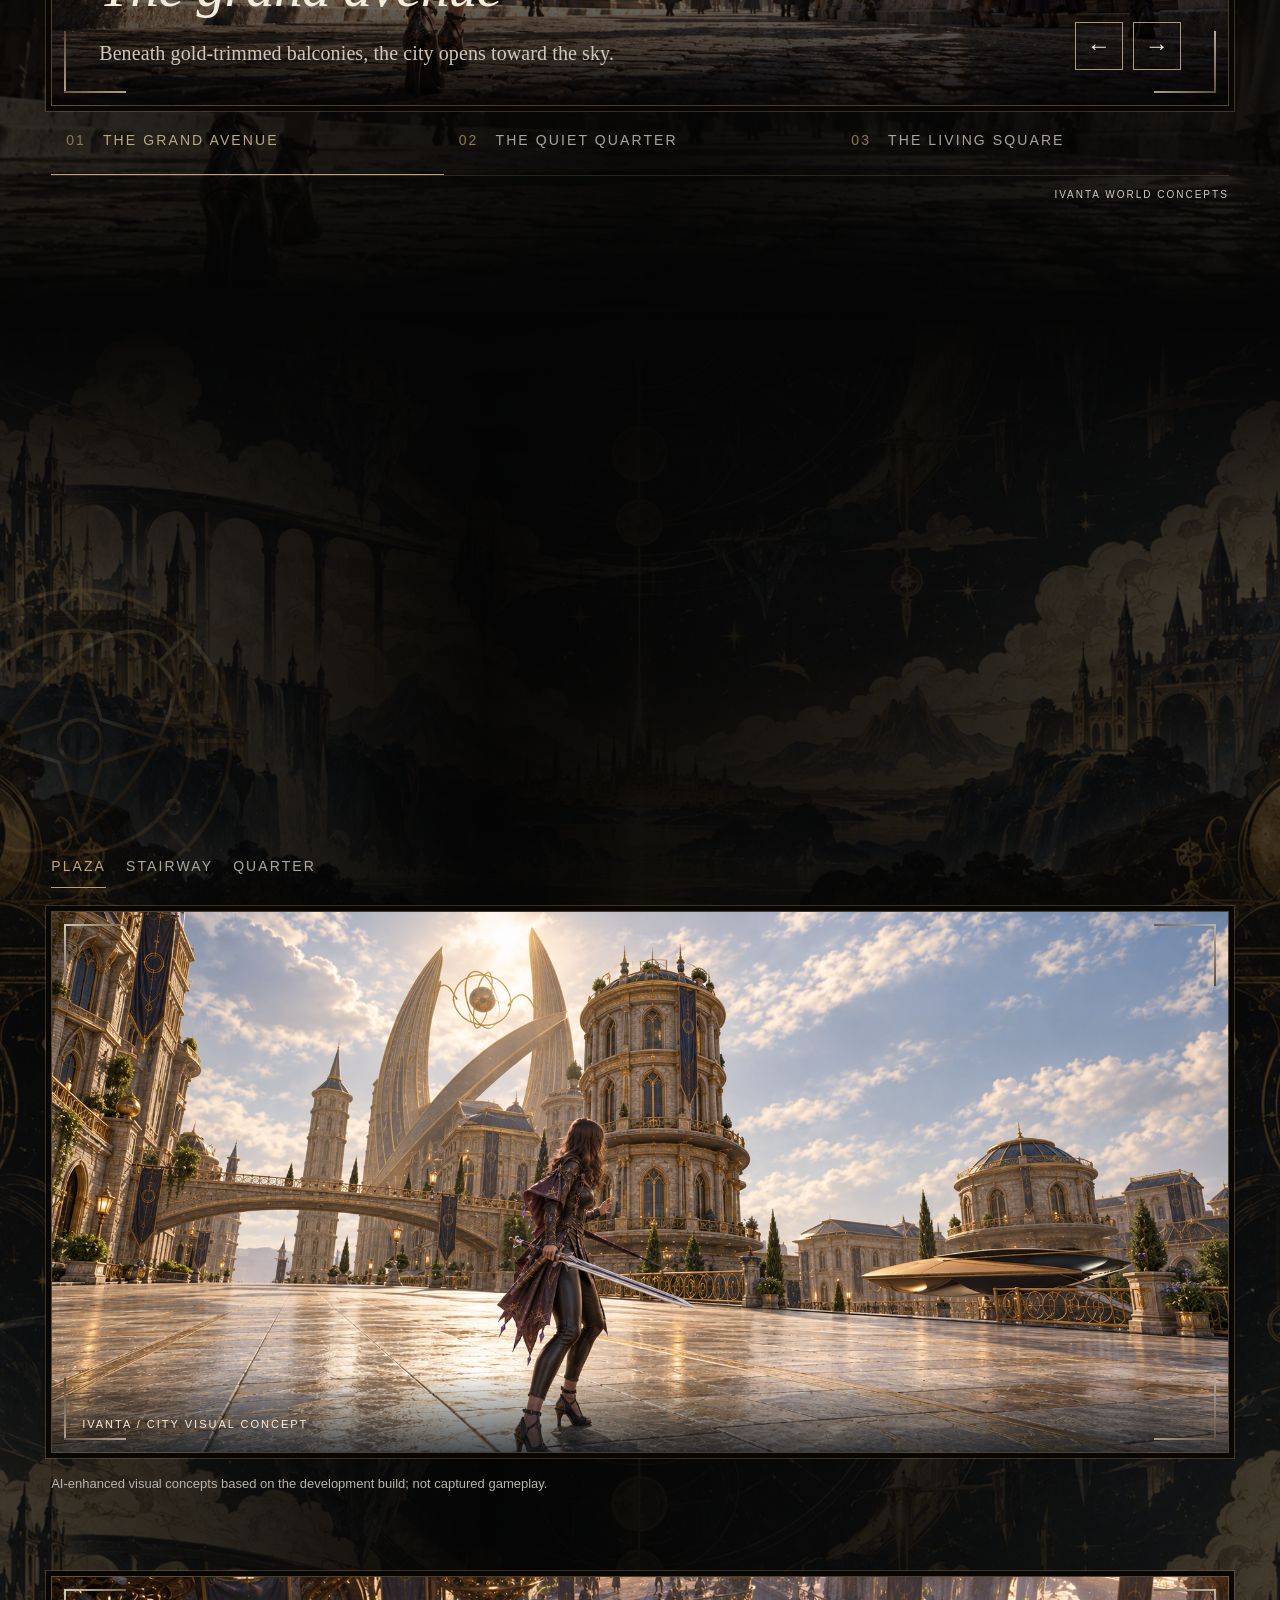
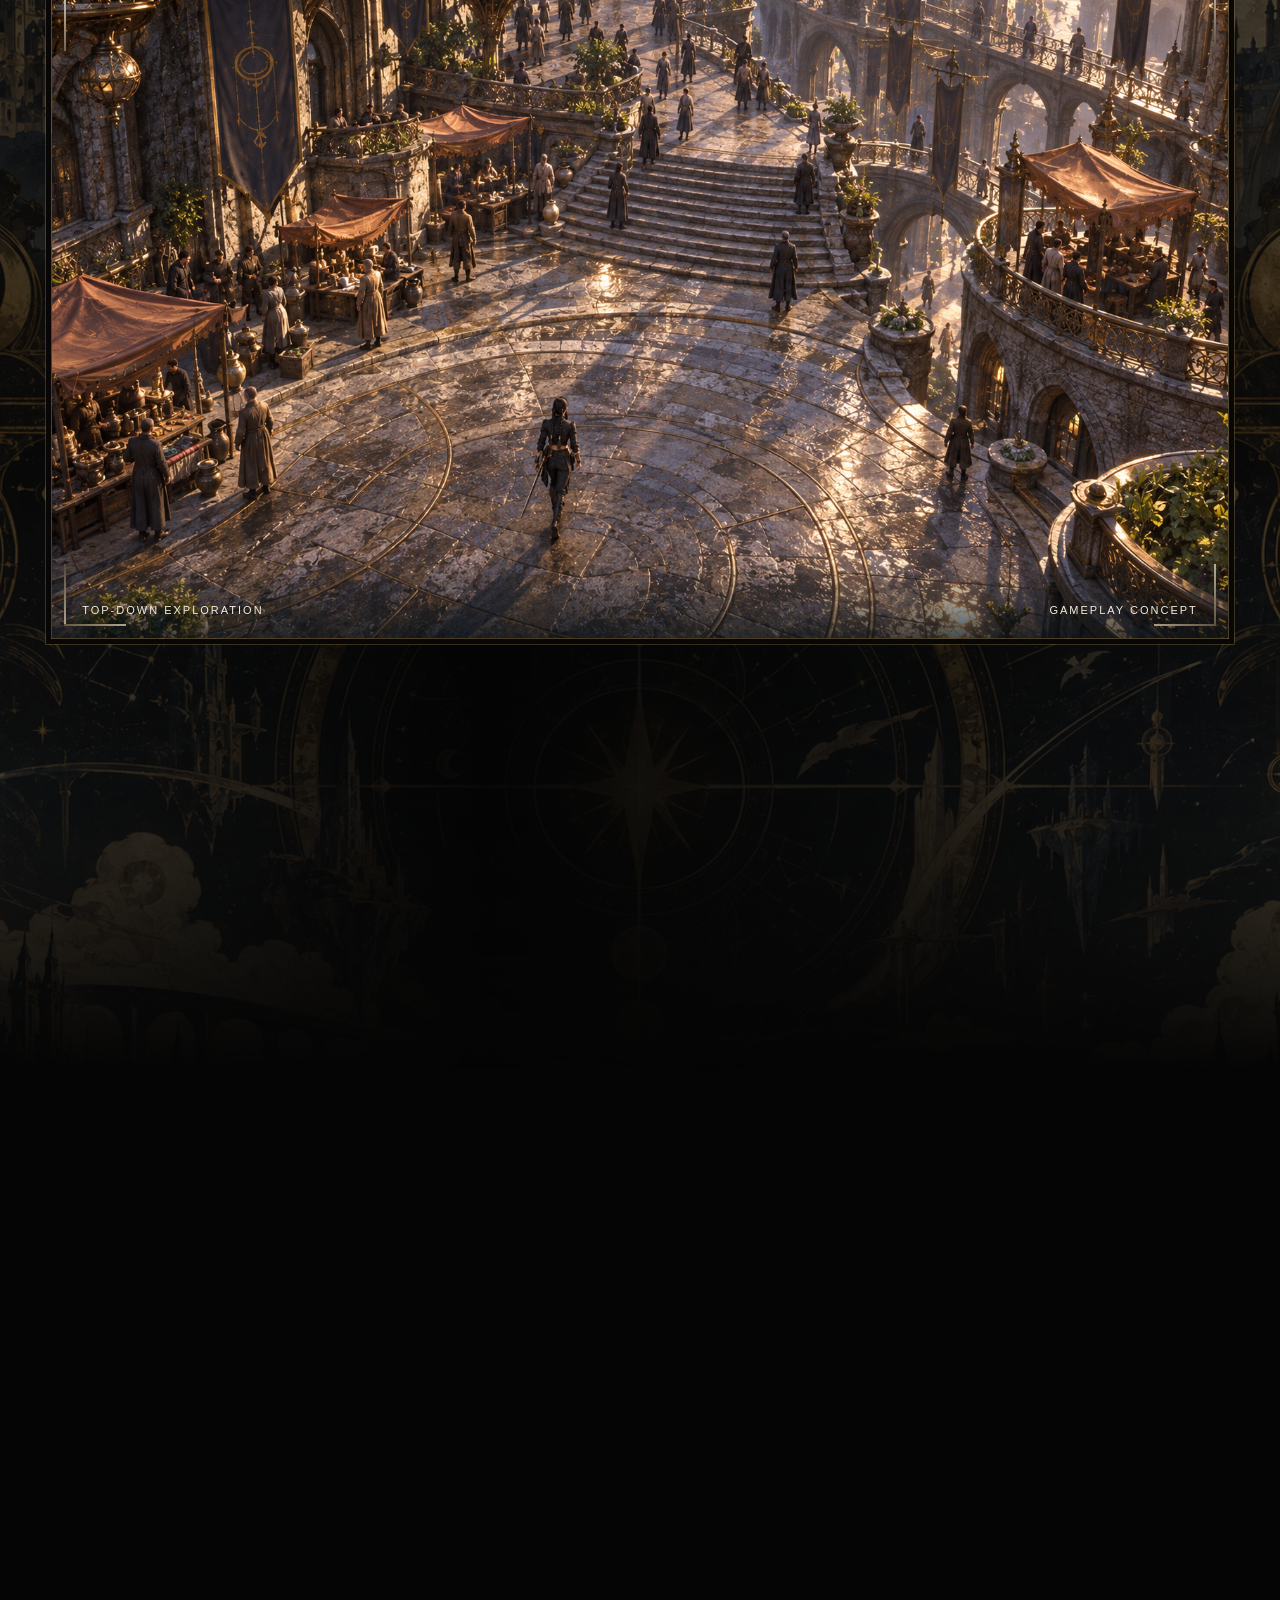
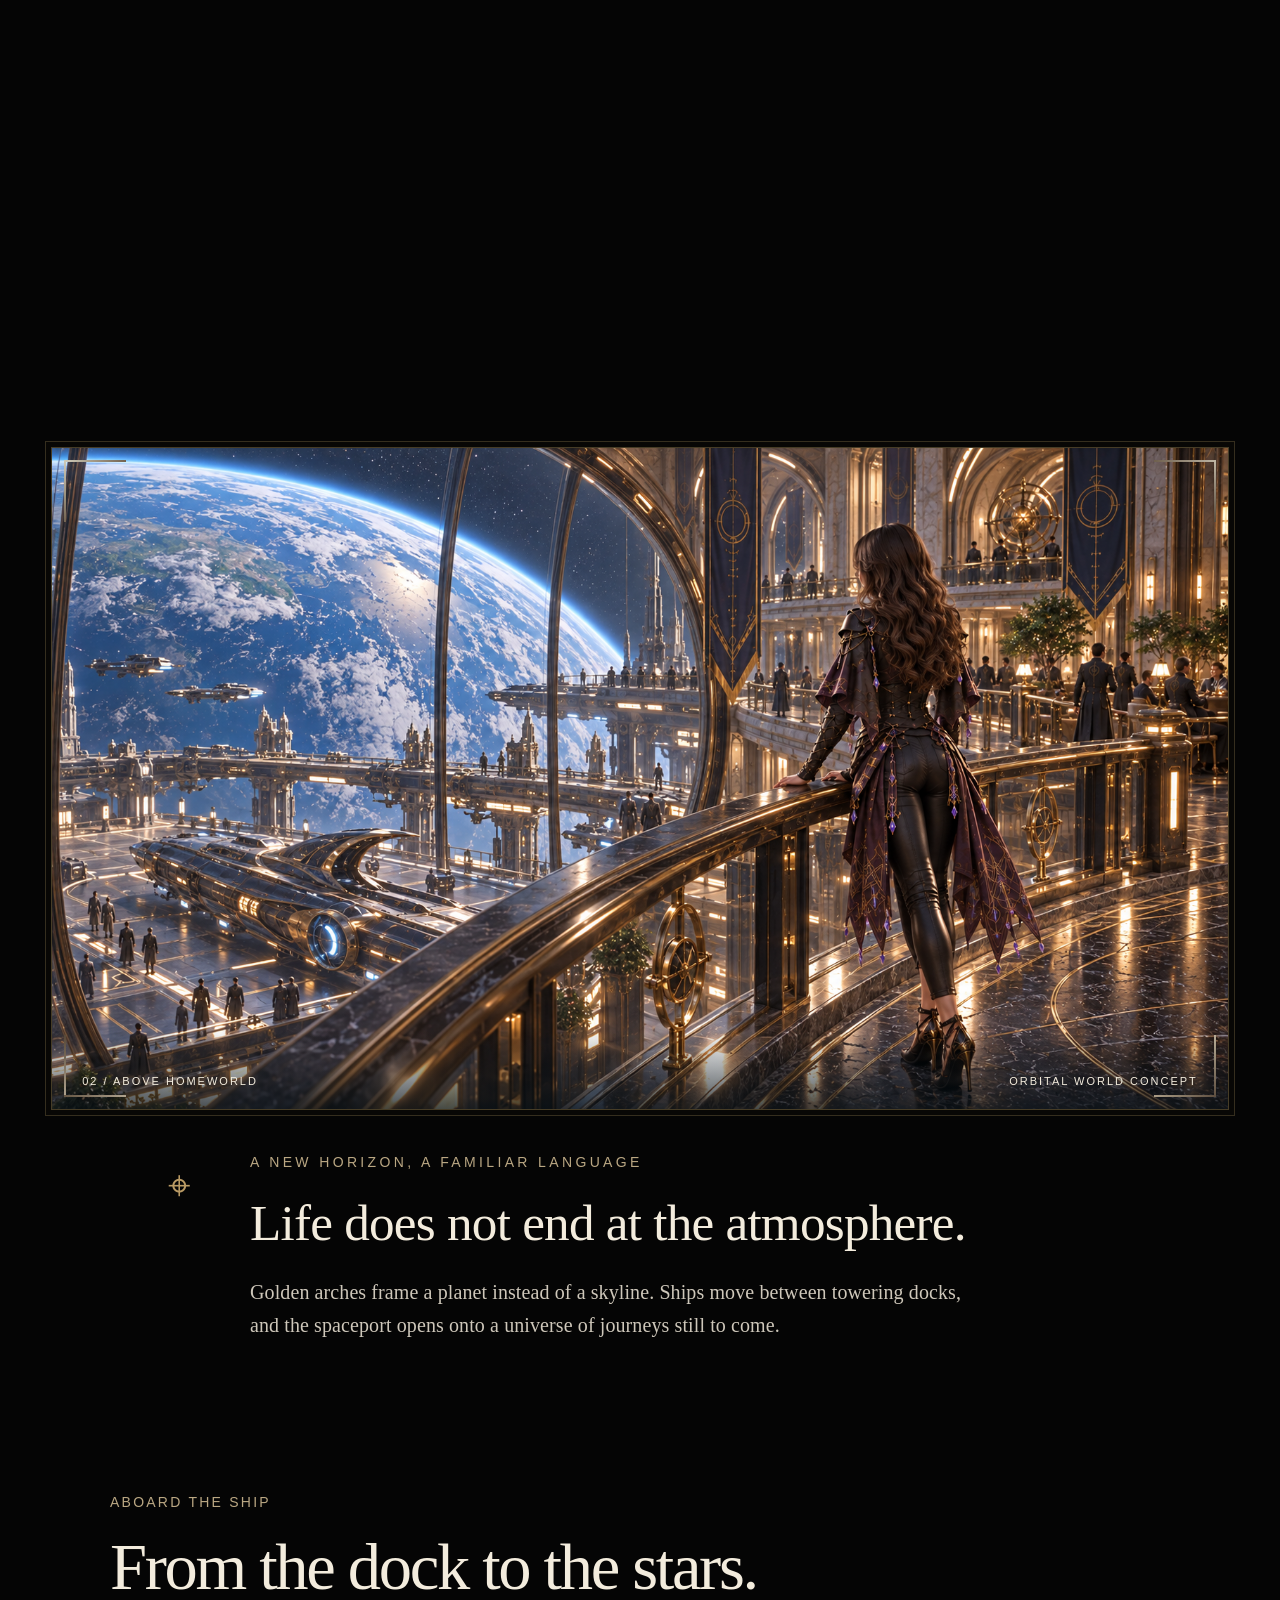
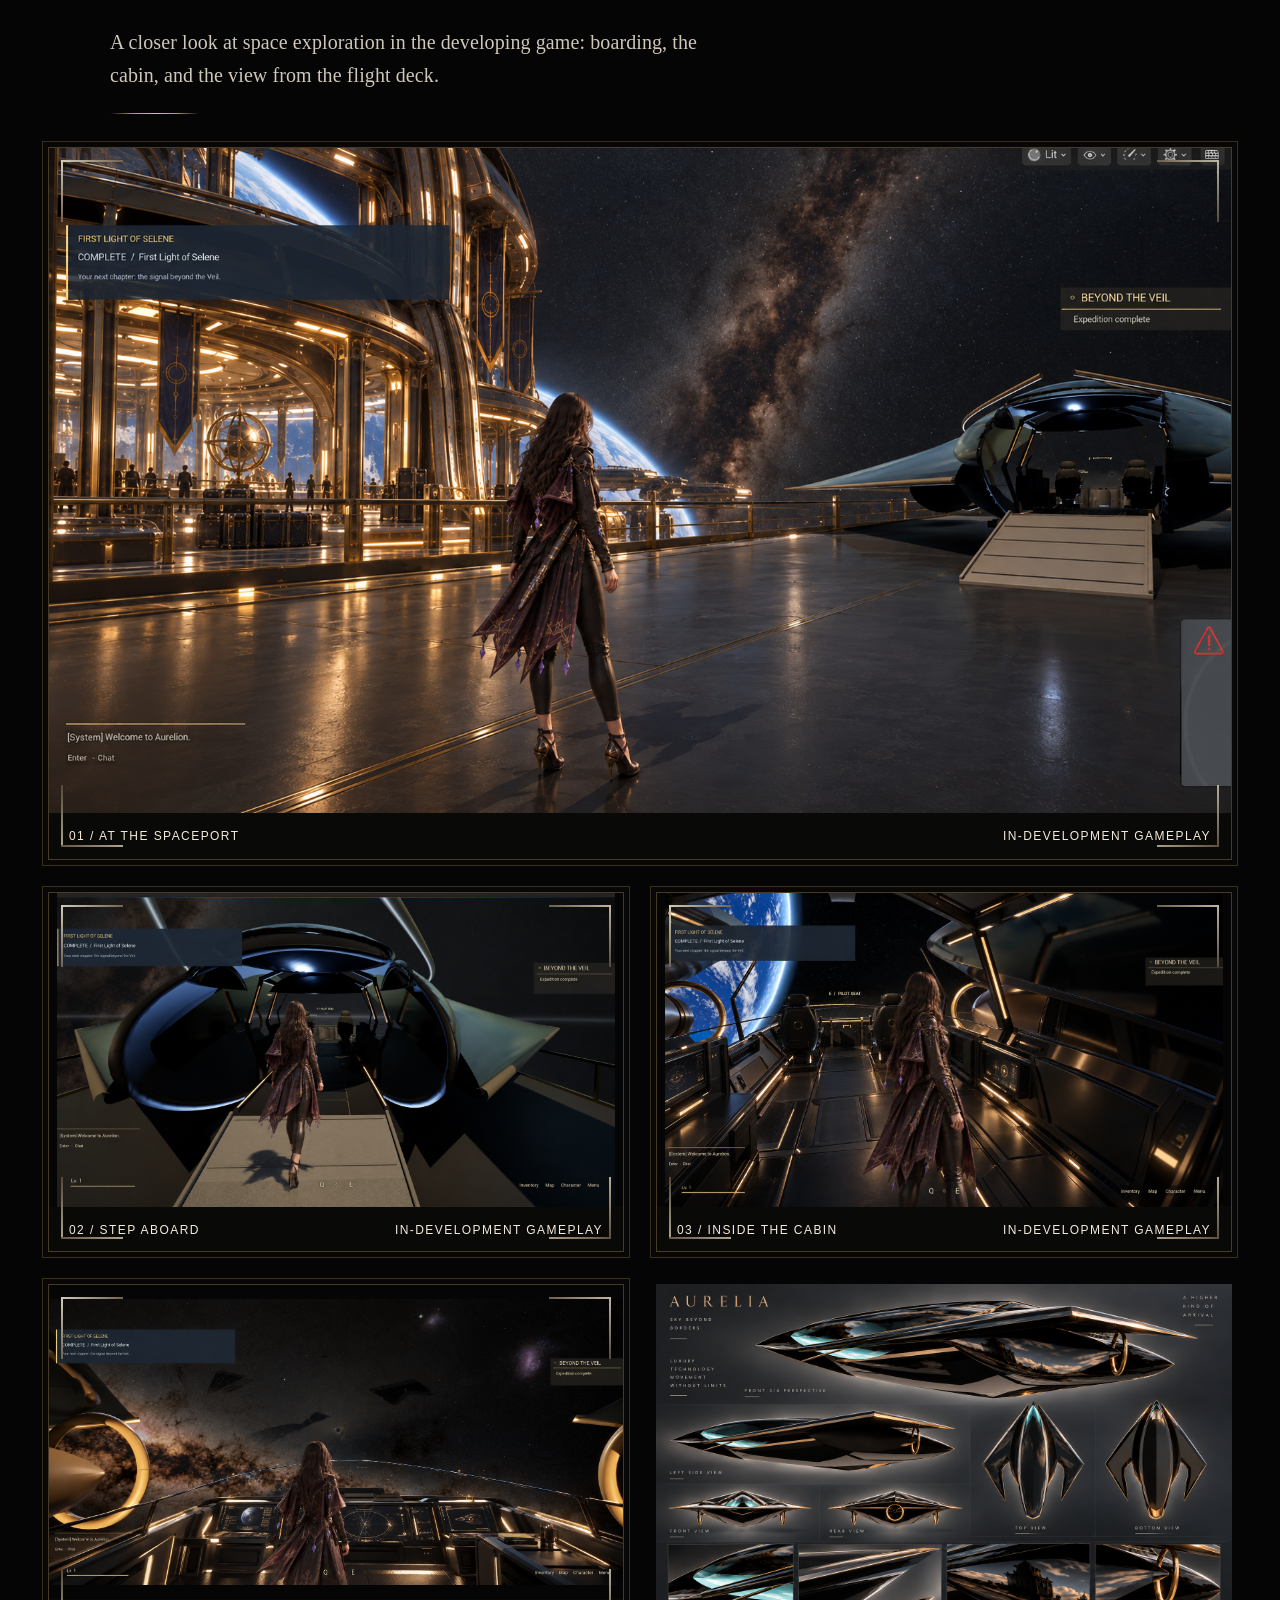
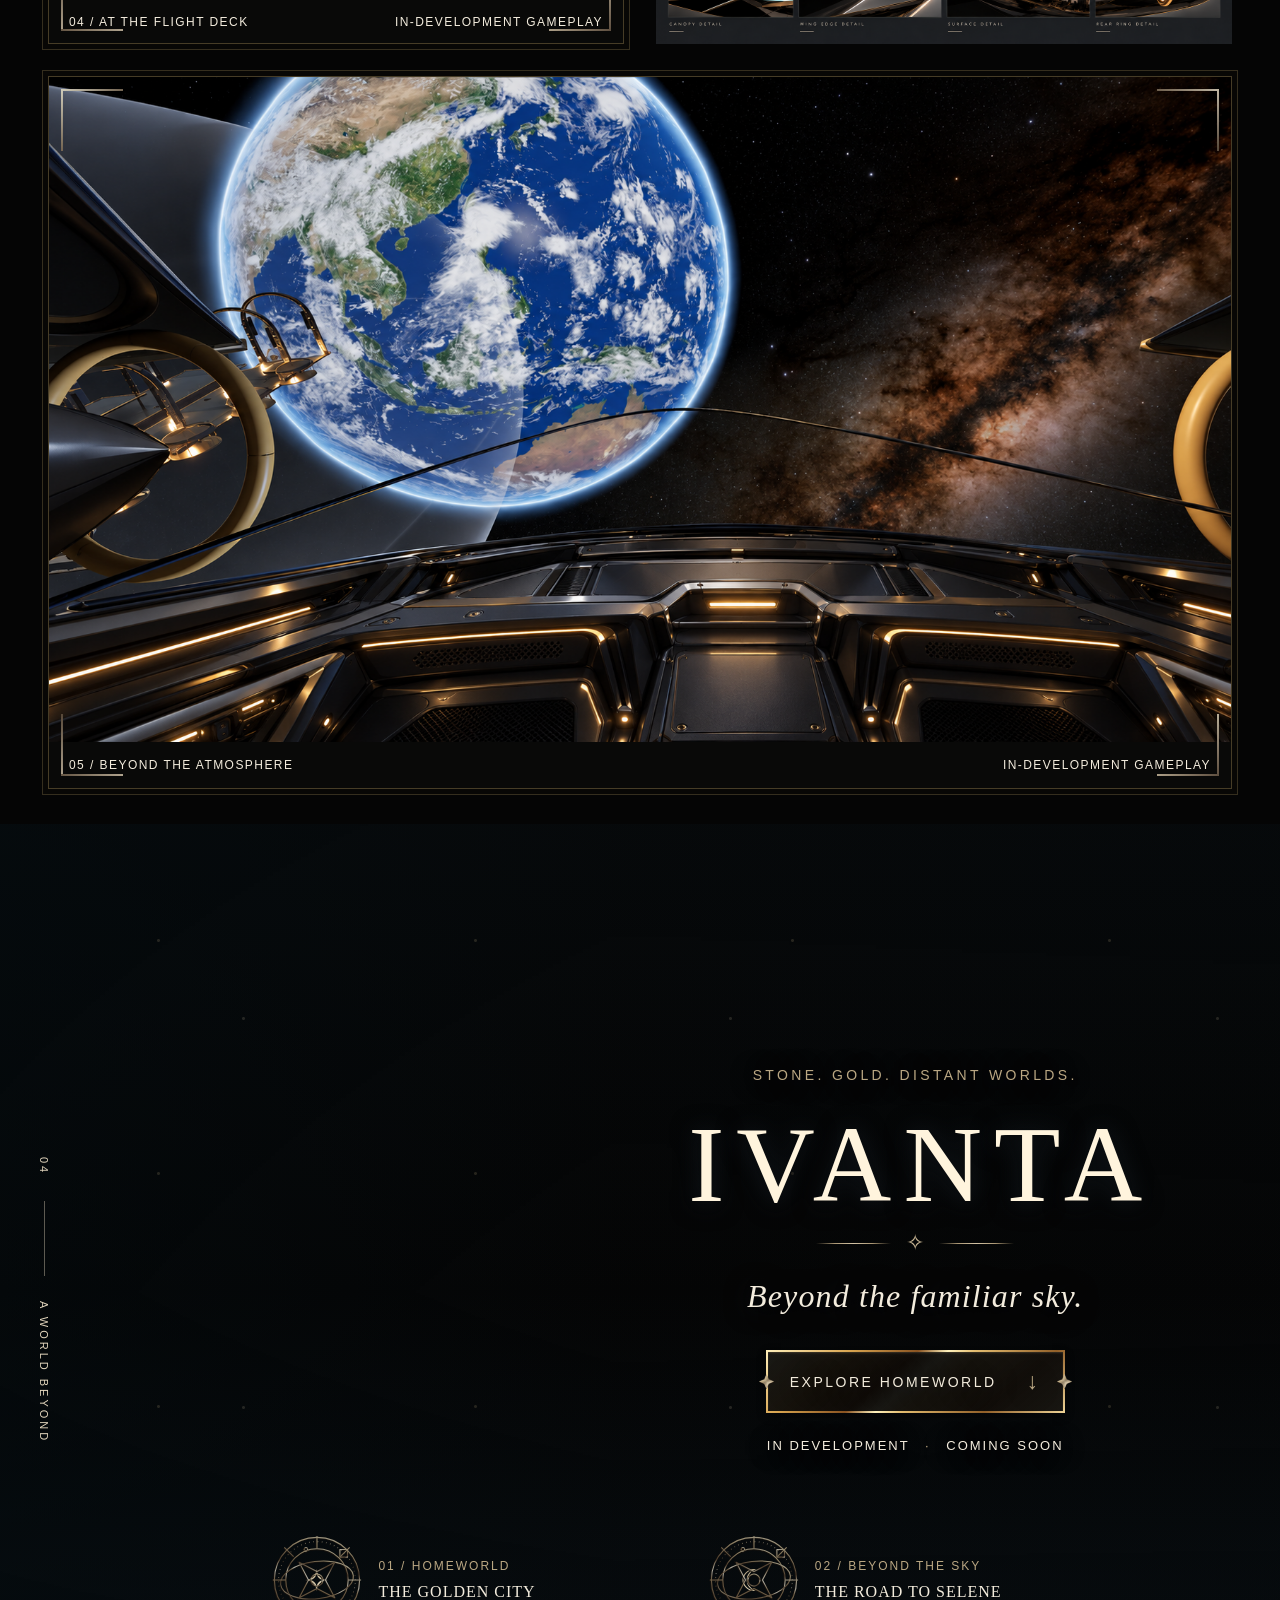
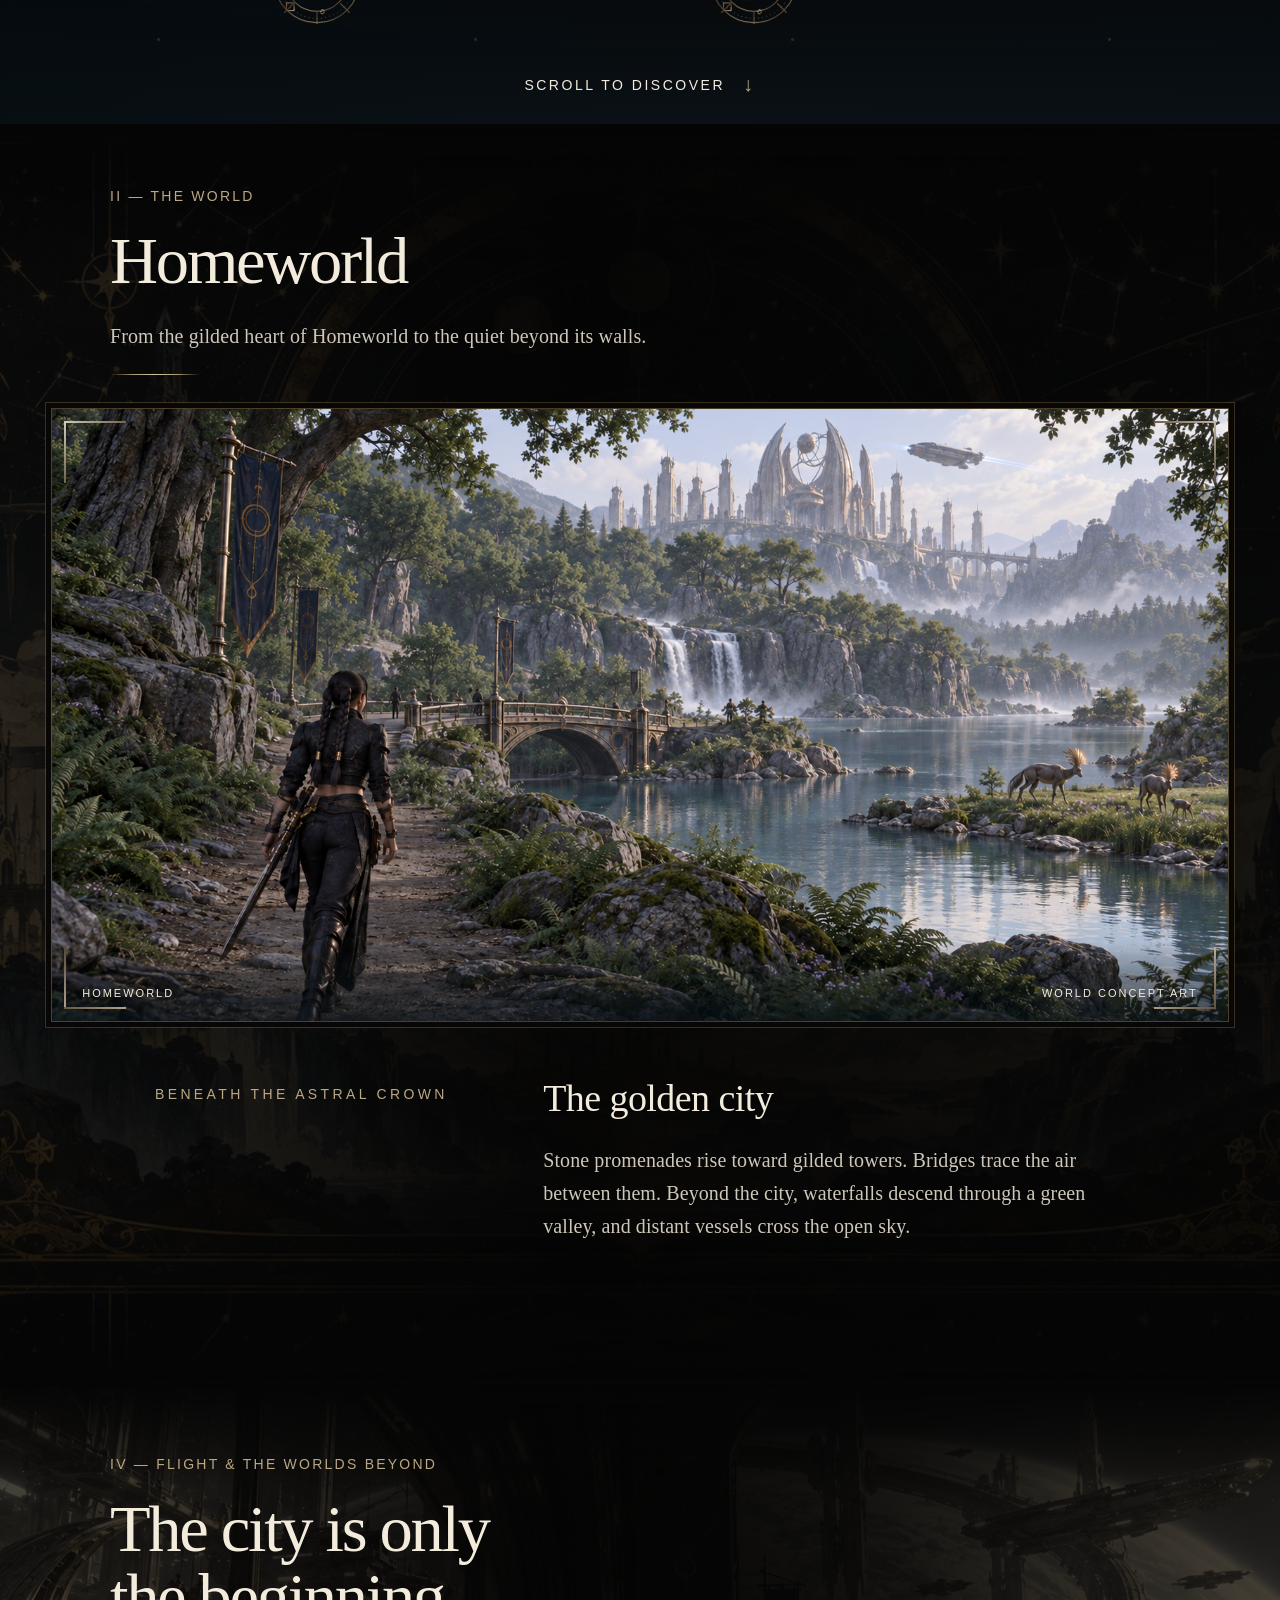
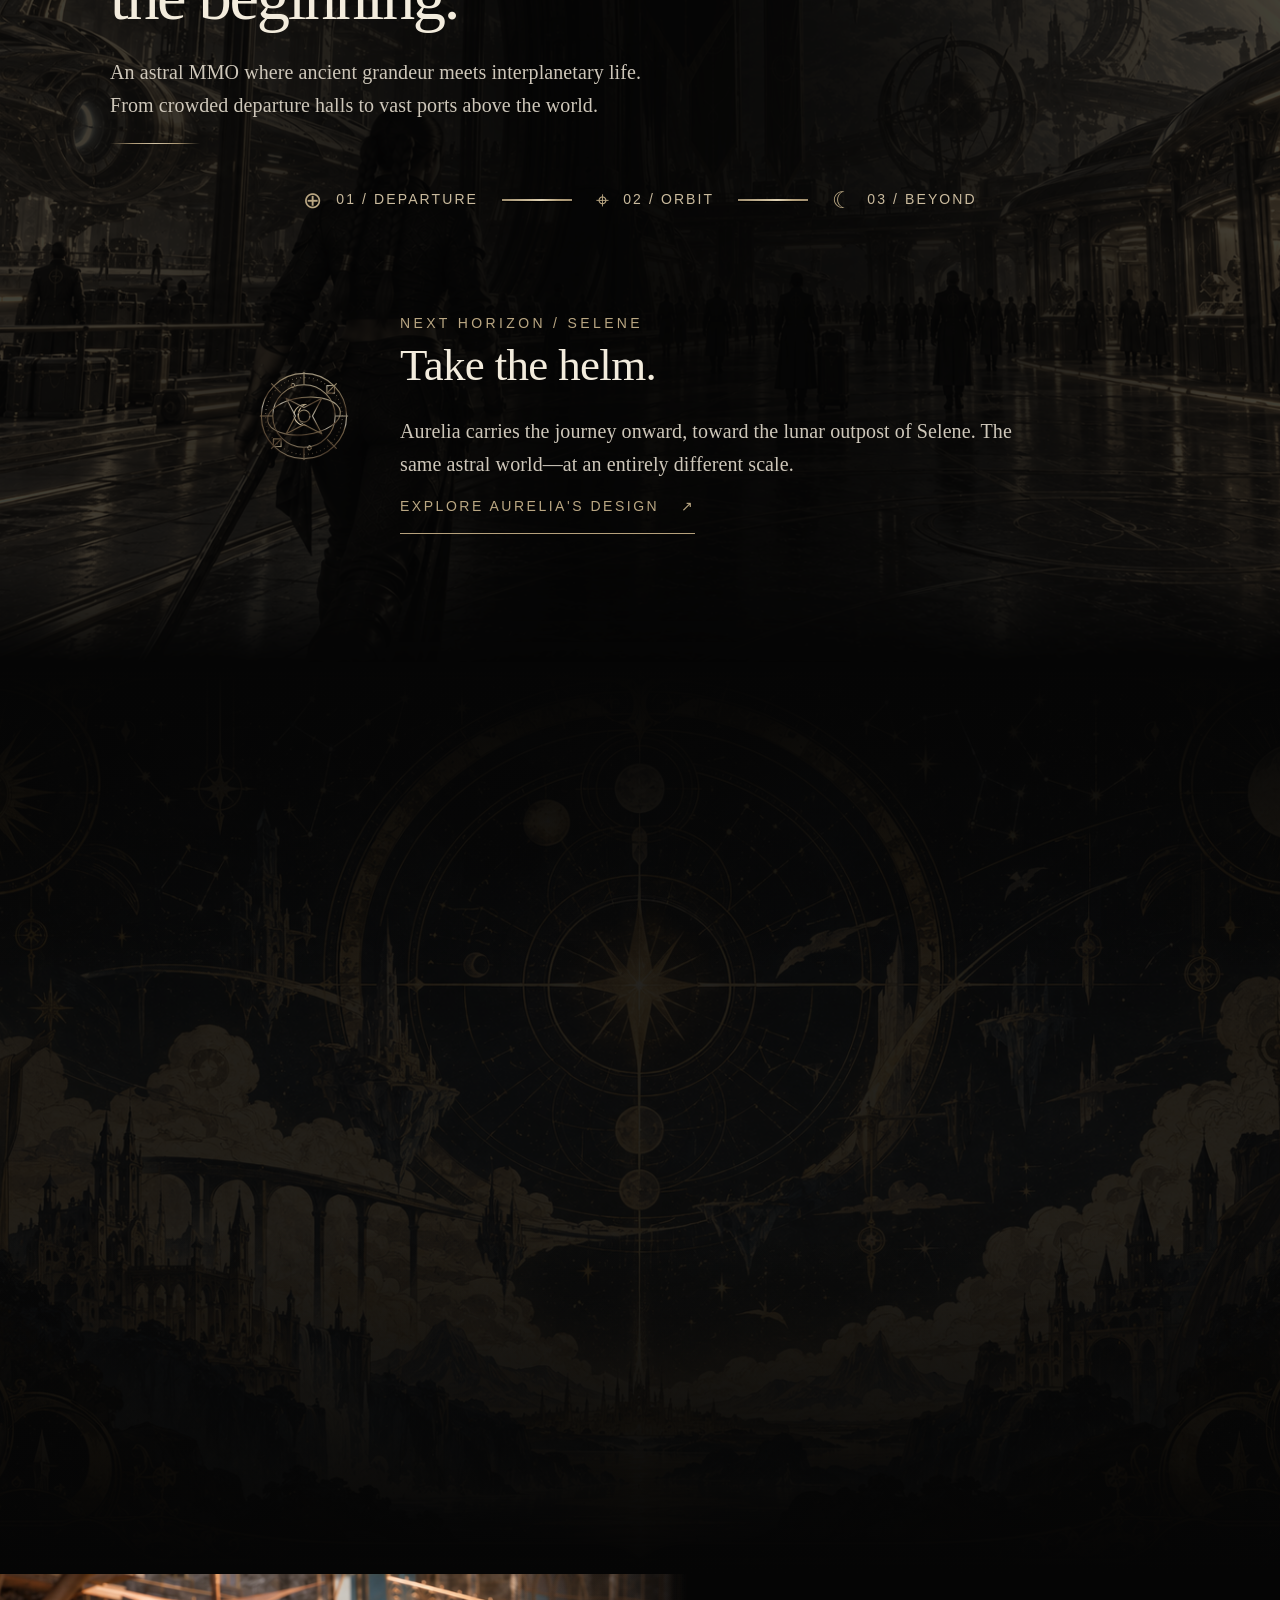
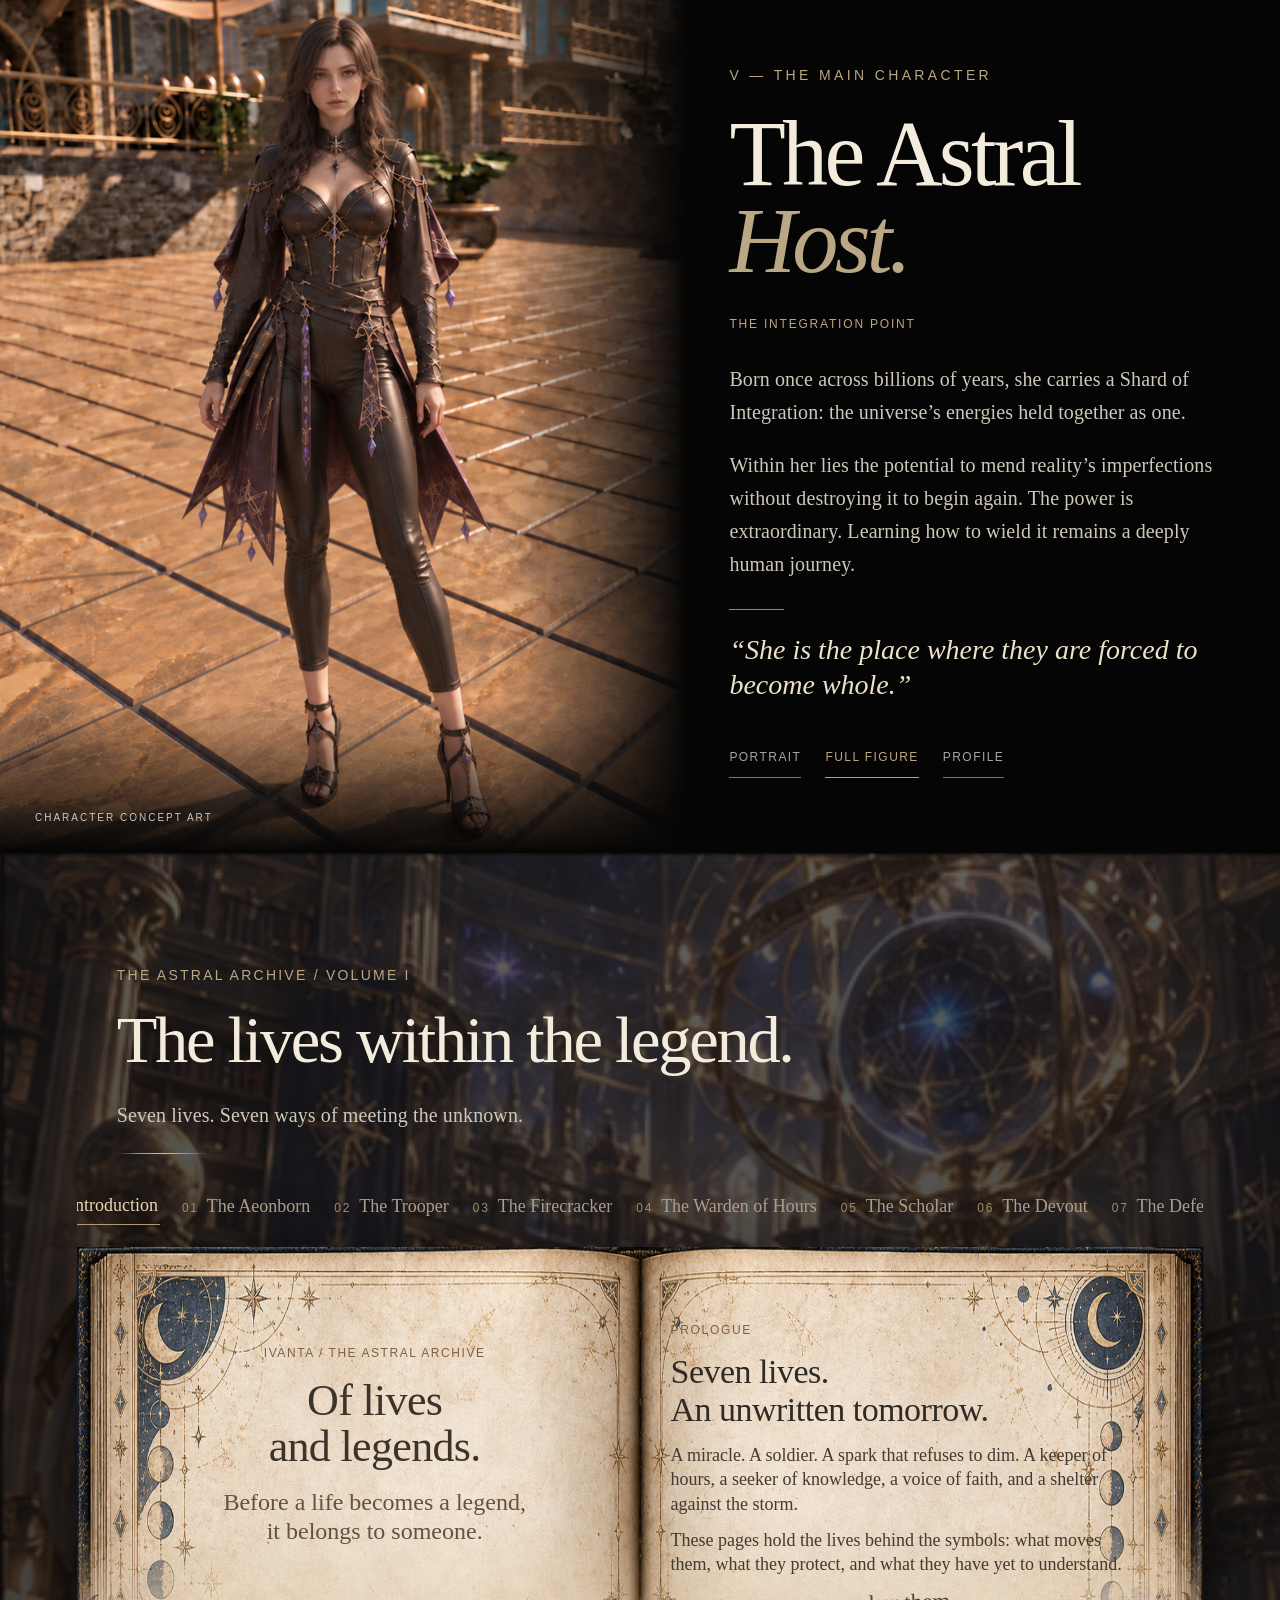
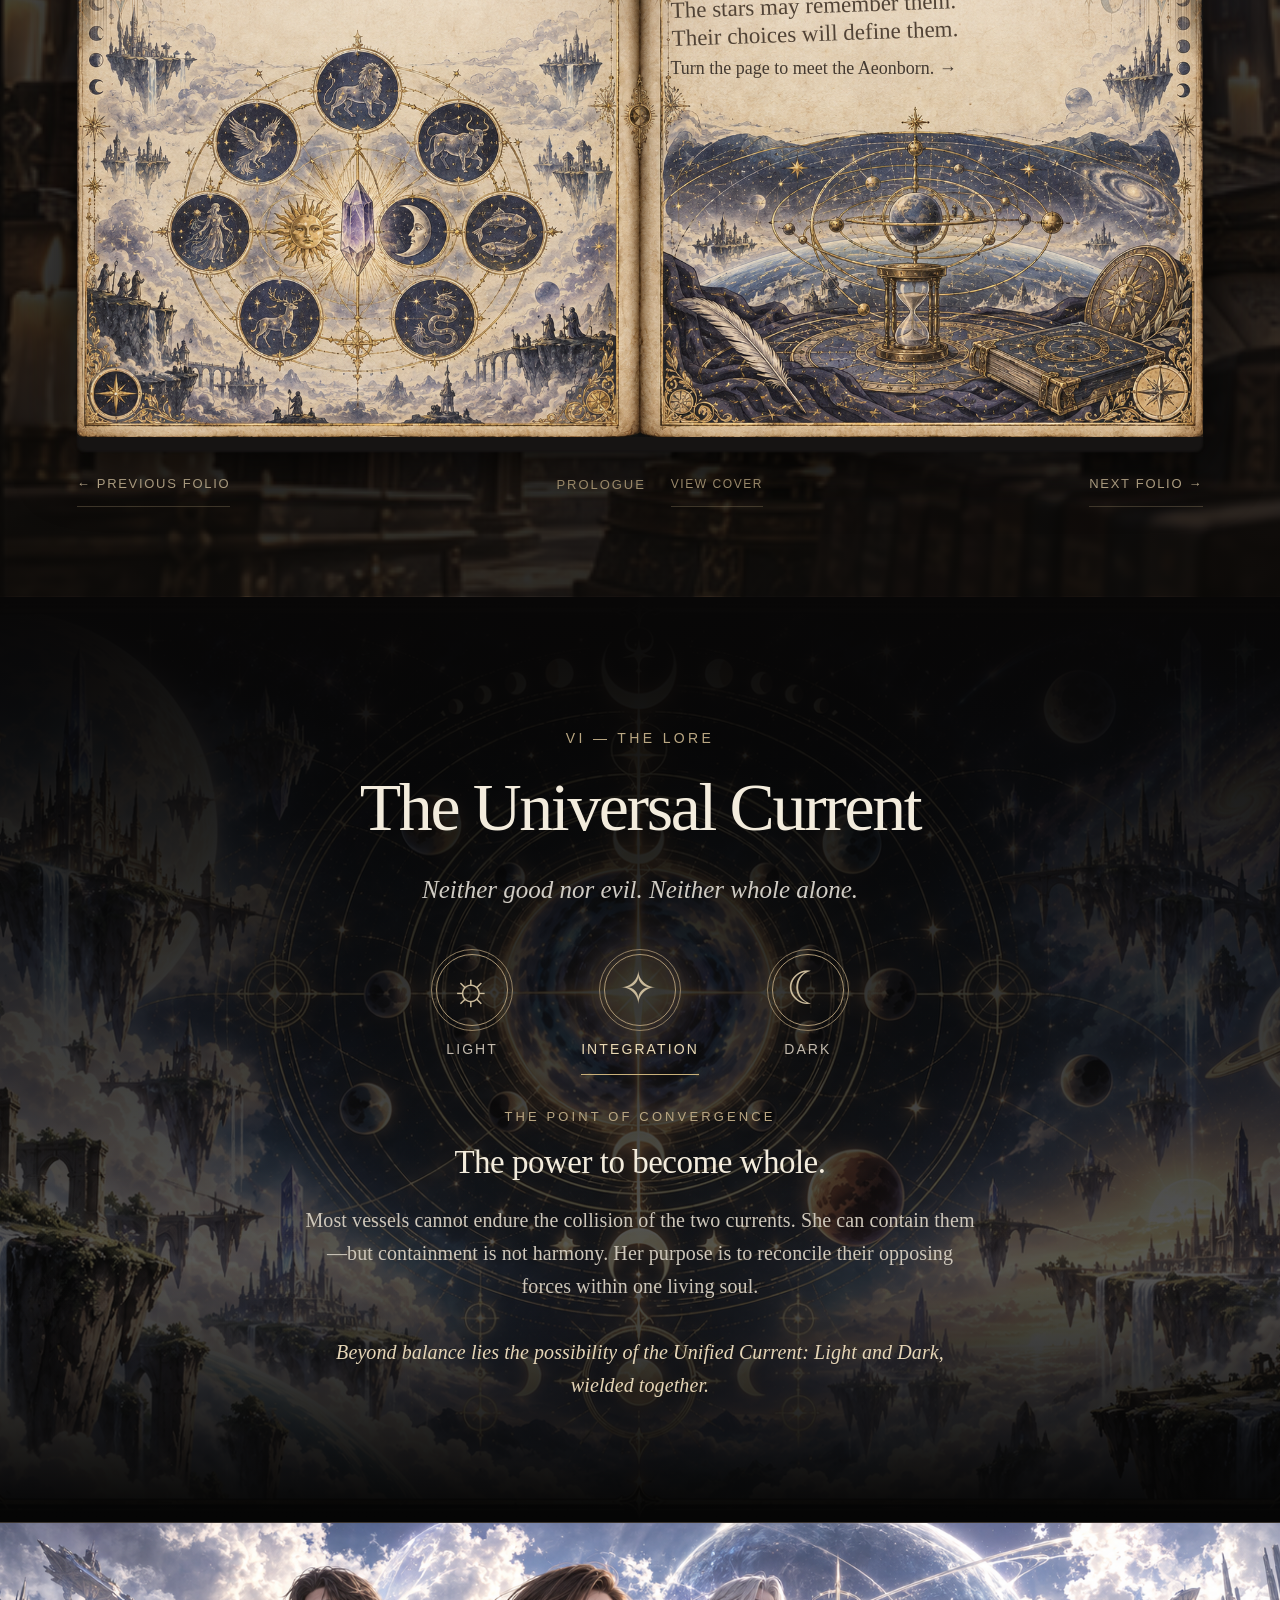
==== commit 8ce516f3: "Add files via upload" ====
--- a/index.html
+++ b/index.html
@@ -5,29 +5,291 @@
 <title>IVANTA — The Astral Host</title>
 <meta name="description" content="Enter the world of Ivanta. Discover the next Astral Host, the two halves of the Universal Current, and a journey from the golden city to Selene.">
 <link rel="stylesheet" href="https://fonts.googleapis.com/css2?family=Fondamento:ital@0;1&amp;family=IM+Fell+English:ital@0;1&amp;family=Caveat:wght@400;500&amp;display=swap">
-<link rel="icon" href="favicon.svg"><link rel="stylesheet" href="style.css"><link rel="stylesheet" href="chapters.css"><link rel="stylesheet" href="art-direction.css?v=space-14">
-<link rel="stylesheet" href="book-layout.css?v=6"><link rel="stylesheet" href="ending-layers.css?v=1"></head>
+<link rel="icon" href="Upload-09/favicon.svg"><style>
+@import url('https://fonts.googleapis.com/css2?family=Cinzel:wght@400;500;600&family=Inter:wght@400;500&display=swap');
+:root{color-scheme:dark;--gold:#e6cf9c;--cream:#f3ecdd}*{box-sizing:border-box}body{margin:0;background:#111519;color:var(--cream);font-family:Inter,Arial,sans-serif}button,a{-webkit-tap-highlight-color:transparent}button{font:inherit;color:inherit;cursor:pointer}button:focus-visible,a:focus-visible{outline:2px solid var(--gold);outline-offset:7px}button{border:0;background:none}a{color:inherit;text-decoration:none}.scene{position:relative;min-height:800px;height:100svh;overflow:hidden;isolation:isolate}.world,.sky,.shade,.dust{position:absolute;inset:0;pointer-events:none}.world{z-index:-5;background:url('world.png') center 58%/cover;transform:scale(1.035);transition:filter 2.8s;animation:breathe 35s ease-in-out infinite alternate}.sky{z-index:-4;background:linear-gradient(180deg,rgba(45,78,142,.78),rgba(53,58,98,.3) 45%,transparent 75%);mix-blend-mode:color;opacity:0;transition:opacity 2.2s}.scene.twilight .sky{opacity:1}.scene.twilight .world{filter:brightness(.72) saturate(.75)}.shade{z-index:-3;background:linear-gradient(90deg,rgba(4,12,16,.5),rgba(4,12,16,.06) 48%,rgba(4,12,16,.1)),linear-gradient(0deg,#0b1116 0%,rgba(8,14,18,.68) 13%,transparent 48%,rgba(9,14,17,.48) 100%)}.dust{z-index:-2;opacity:.38;background-image:radial-gradient(circle,#ffe2a9 1px,transparent 2px),radial-gradient(circle,#f8e8c4 1px,transparent 2px);background-size:317px 233px,487px 389px;animation:drift 40s linear infinite}header{height:112px;padding:0 4%;display:flex;align-items:center;gap:45px;border-bottom:1px solid #ead9b51c}.wordmark{font:500 25px Cinzel,Georgia,serif;letter-spacing:7px}.wordmark span{color:var(--gold);margin-left:15px;font-size:24px}nav{display:flex;gap:38px;margin-left:auto}nav button{font-size:12px;letter-spacing:2px;padding:15px 0}nav button:hover{color:var(--gold)}.atmosphere{font:32px Georgia;border:1px solid #ead9b54d;border-radius:50%;width:44px;height:44px;transition:transform 1s}.atmosphere:hover{transform:rotate(90deg)}.hero{position:absolute;left:48%;top:24%;width:47%;text-align:center;text-shadow:0 2px 25px #14191f}.eyebrow{font-size:12px;letter-spacing:4px;color:var(--gold);line-height:1.8}h1{font:400 clamp(70px,8.5vw,156px)/1.1 Cinzel,Georgia,serif;letter-spacing:.11em;margin:17px 0 5px;padding-left:.11em;color:#fff4dd}.ornament{display:flex;align-items:center;justify-content:center;gap:15px;color:var(--gold);font-size:22px}.ornament i{height:1px;width:75px;background:linear-gradient(90deg,transparent,var(--gold))}.ornament i:last-child{transform:rotate(180deg)}.tagline{font:400 clamp(20px,2vw,29px) Cinzel,Georgia,serif;letter-spacing:2px;margin:22px 0 35px}.discover{min-height:55px;min-width:268px;padding:16px 22px;display:inline-flex;justify-content:space-between;align-items:center;gap:30px;border:1px solid #d3be8d99;background:#111b22a1;font-size:12px;letter-spacing:2px;transition:background .3s,box-shadow .3s}.discover:hover{background:#80643b80;box-shadow:0 0 35px #e8c78a26}.discover b{font-size:23px;font-weight:400;color:var(--gold)}.coming{font-size:11px;letter-spacing:2px;margin-top:21px}.coming span{padding:0 10px;color:var(--gold)}.side{position:absolute;top:37%;left:3%;display:flex;align-items:center;writing-mode:vertical-rl;gap:25px;font-size:11px;letter-spacing:3px;color:#e3d6bd}.side i{height:75px;width:1px;background:#e3d6bd66}.locations{position:absolute;bottom:102px;left:0;width:100%;display:flex;justify-content:center;gap:14vw}.location{display:flex;align-items:center;gap:22px;text-align:left;font:16px Cinzel,Georgia,serif;letter-spacing:1px}.location small{display:block;font:10px Inter,Arial,sans-serif;letter-spacing:2px;margin-bottom:10px;color:var(--gold)}.sigil{position:relative;display:grid;place-items:center;width:78px;height:78px;border:1px solid #d3bc8260;border-radius:50%;transition:filter .4s}.sigil:before,.sigil:after,.sigil i{content:'';position:absolute;inset:8px;border:1px solid #e3c99177;transform:rotate(45deg);animation:rotate 25s linear infinite}.sigil:after{inset:-6px;border-radius:50%;border-style:dashed;animation-direction:reverse}.sigil i{inset:16px;animation-duration:18s}.sigil b{font:30px Georgia;color:var(--gold);font-weight:400}.location:hover .sigil{filter:drop-shadow(0 0 8px #ffe1a1)}.location:hover{color:var(--gold)}footer{position:absolute;bottom:0;width:100%;min-height:58px;padding:18px 4%;border-top:1px solid #ead9b51c;display:flex;justify-content:space-between;gap:15px;align-items:center;color:#b0ada6;font-size:10px;letter-spacing:1.5px}footer button{font-size:10px;letter-spacing:1.5px}footer button span{margin-left:8px;color:var(--gold)}dialog{background:linear-gradient(145deg,#202b32,#0d141a);color:var(--cream);border:1px solid #c7ae795c;padding:60px;max-width:570px;width:calc(100% - 40px);box-shadow:0 25px 120px #0009}dialog::backdrop{background:#070d13ad;backdrop-filter:blur(8px)}dialog h2{font:32px/1.4 Cinzel,Georgia,serif}#story-copy{font-size:16px;line-height:1.9;color:#d0d1d0}.close{position:absolute;right:18px;top:12px;font-size:32px}.development{font-size:11px;letter-spacing:2px;text-align:center;margin-top:25px;color:var(--gold)}.paused *{animation-play-state:paused!important}@keyframes rotate{to{transform:rotate(405deg)}}@keyframes drift{to{transform:translateY(-110px)}}@keyframes breathe{to{transform:scale(1.075)}}@media(max-width:760px){.scene{min-height:780px}.world{background-position:42% center}header{height:84px;padding:0 23px;gap:18px}.wordmark{font-size:20px;letter-spacing:4px}.wordmark span{display:none}nav{gap:16px}nav button{font-size:10px;letter-spacing:1px}.atmosphere{width:36px;height:36px;flex-shrink:0;font-size:26px}.hero{left:5%;width:90%;top:22%}.shade{background:linear-gradient(0deg,#0b1116 0%,#0b1116a6 23%,#0b111653 60%,#0b11165e)}h1{font-size:clamp(62px,14vw,106px)}.eyebrow{font-size:10px;letter-spacing:2.5px}.tagline{font-size:21px}.side{display:none}.locations{bottom:100px;gap:28px;padding:0 25px;justify-content:space-around}.location{flex-direction:column;gap:17px;text-align:center;font-size:12px;letter-spacing:.4px}.location small{font-size:9px;letter-spacing:1px}.sigil{width:56px;height:56px}.art-note{display:none}footer{font-size:9px}dialog{padding:45px 28px}}@media(prefers-reduced-motion:reduce){*,*:before,*:after{animation:none!important;transition:none!important}}
+
+</style><style>
+html{scroll-behavior:smooth;scroll-padding-top:92px}body{background:#0c1116}img{max-width:100%;display:block}figure{margin:0}p{line-height:1.8}.skip{position:fixed;top:-80px;left:20px;z-index:100;background:#e6cf9c;color:#10151a;padding:16px}.skip:focus{top:10px}.site-header{position:fixed;top:0;left:0;width:100%;height:88px;z-index:20;transition:background .3s,backdrop-filter .3s}.site-header.scrolled{background:#0b1014eb;backdrop-filter:blur(12px)}.site-header nav a{font-size:12px;letter-spacing:2px;line-height:44px;transition:color .3s}.site-header nav a:hover,.site-header nav a[aria-current]{color:var(--gold)}.scene{min-height:820px}.hero{top:25%}.locations{bottom:105px}.scroll-cue{position:absolute;bottom:28px;left:50%;transform:translateX(-50%);font-size:10px;letter-spacing:3px;display:flex;gap:18px;align-items:center}.scroll-cue span{font-size:20px;color:var(--gold)}.chapter{position:relative;scroll-margin-top:0}.chapter h2{font:400 clamp(34px,4.2vw,66px)/1.18 Cinzel,Georgia,serif;letter-spacing:-.02em;margin:22px 0 28px}.chapter h3{font:400 31px/1.3 Cinzel,Georgia,serif;margin:0 0 20px}.chapter p{font-size:16px;color:#c5c5c4}.chapter .eyebrow{font-size:12px;color:var(--gold);letter-spacing:3px;line-height:1.8}.story-intro{padding:130px 24px 145px;isolation:isolate;overflow:hidden;text-align:center;min-height:780px}.tapestry{position:absolute;inset:0;width:100%;height:100%;object-fit:cover;opacity:.13;z-index:-2}.story-intro:after{content:'';position:absolute;inset:0;background:linear-gradient(#0c1116 0%,transparent 35%,transparent 60%,#0c1116);z-index:-1}.story-inner{max-width:690px;margin:auto}.story-inner .ornament{margin:25px 0}.story-inner .lead{font:21px/1.7 Cinzel,Georgia,serif;color:#eee2cd;margin-bottom:26px}.story-inner p{line-height:1.95}.section-heading{max-width:860px;text-align:center;margin:0 auto 58px;padding:0 24px}.section-heading h2{font-size:clamp(32px,3.8vw,56px)}.world-chapter{padding:60px 0 125px}.landscape{margin:0 4%;position:relative;overflow:hidden}.landscape img{width:100%;height:auto;aspect-ratio:1.92;object-fit:cover}.landscape figcaption{position:absolute;bottom:0;width:100%;padding:45px 30px 22px;background:linear-gradient(transparent,#071016bd);display:flex;justify-content:space-between;font-size:11px;letter-spacing:2px}.world-copy{display:grid;grid-template-columns:1fr 1.8fr;gap:65px;max-width:1040px;margin:52px auto 0;padding:0 35px}.world-copy>p{margin-top:8px}.world-copy div p{margin:0 0 14px}.character-chapter{display:grid;grid-template-columns:1.16fr 1fr;min-height:800px;background:#14171b;overflow:hidden}.character-image{position:relative;min-height:800px;isolation:isolate}.character-image img{position:absolute;width:100%;height:100%;object-fit:cover;object-position:48% center}.character-image:after{content:'';position:absolute;inset:0;background:linear-gradient(90deg,transparent 80%,#14171b),linear-gradient(0deg,#14171b,transparent 18%)}.image-label{position:absolute;bottom:30px;left:35px;z-index:1;font-size:10px;letter-spacing:2px;color:#cec7b9}.character-copy{align-self:center;padding:75px clamp(30px,5vw,85px) 75px 30px}.character-copy h2{font-size:clamp(50px,5.4vw,84px)}.character-copy h2 em{font-style:normal;color:var(--gold)}.character-role{font-size:12px!important;letter-spacing:3px;color:var(--gold)!important;margin:28px 0}.character-copy blockquote{margin:28px 0;padding-left:22px;border-left:1px solid #b89964;font:22px/1.5 Cinzel,Georgia,serif;color:#ece1c9}.portrait-controls{display:flex;gap:22px;margin-top:35px}.portrait-controls button{font-size:12px;letter-spacing:1px;padding:13px 0;color:#a5a5a3;border-bottom:1px solid #827556}.portrait-controls button.selected{color:var(--gold);border-color:var(--gold)}.current-chapter{padding:115px 24px 100px;isolation:isolate;min-height:850px;overflow:hidden;background:#111019}.current-art{position:absolute;width:100%;height:100%;inset:0;object-fit:cover;opacity:.24;z-index:-2;transition:opacity 1s}.current-chapter:after{content:'';position:absolute;inset:0;background:linear-gradient(0deg,#0c1116,transparent 30%,#11101aad 75%,#14171b);z-index:-1}.current-inner{max-width:780px;margin:auto;text-align:center}.current-inner h2{font-size:clamp(32px,4.2vw,58px)}.current-intro{font:21px/1.5 Cinzel,Georgia,serif}.current-selector{display:flex;justify-content:center;gap:54px;margin:45px auto 30px}.current-selector button{font-size:12px;letter-spacing:2px;min-width:110px;color:#c2b9ac;padding:0 0 17px;border-bottom:1px solid transparent}.current-selector button span{display:block;font:46px/1.4 Georgia,serif;margin-bottom:8px;transition:transform .7s}.current-selector button:hover span{transform:rotate(25deg)}.current-selector button.active{color:#e9d9b4;border-color:#cab17a}.current-chapter[data-current=dark] .current-selector button.active{color:#c5a5e8;border-color:#ae8ed1}.current-panel{max-width:670px;min-height:275px;margin:auto}.current-panel .eyebrow{font-size:11px}.current-panel h3{font-size:28px}.current-cost{color:#e5d5b6!important;font-style:italic;padding-top:13px}.city-chapter{padding:105px 4% 95px}.city-gallery figure{position:relative;overflow:hidden}.city-gallery figure>img{width:100%;aspect-ratio:16/9;object-fit:cover}.city-gallery figcaption{position:absolute;bottom:0;left:0;width:100%;padding:90px 4% 35px;background:linear-gradient(transparent,#060b10ed);display:flex;justify-content:space-between;gap:30px;align-items:end}.city-gallery figcaption span{font-size:12px;letter-spacing:2px;color:var(--gold)}.city-gallery figcaption h3{font-size:clamp(25px,3vw,43px);margin:12px 0}.city-gallery figcaption p{margin:0;color:#e1ded8}.gallery-arrows{display:flex;gap:10px}.gallery-arrows button{width:48px;height:48px;border:1px solid #d8c2998c;font-size:24px}.gallery-arrows button:hover{background:#d8c29920}.scene-tabs{display:grid;grid-template-columns:repeat(3,1fr);border-bottom:1px solid #a98a5738}.scene-tabs button{text-align:left;padding:26px 15px;font-size:12px;letter-spacing:1.5px;color:#aaa59b;border-bottom:1px solid transparent}.scene-tabs button span{color:#8c7a56;margin-right:17px}.scene-tabs button.selected{color:var(--gold);border-color:var(--gold)}.gallery-note{font-size:10px!important;letter-spacing:2px;text-align:right}.journey-chapter{padding:60px 6% 110px;display:grid;grid-template-columns:.8fr 1.2fr;gap:65px;align-items:center}.journey-copy h2{font-size:clamp(32px,3.5vw,52px)}.text-link{display:inline-block;font-size:11px;letter-spacing:1.7px;border-bottom:1px solid #a58d63;padding:14px 0;color:var(--gold);line-height:1.7}.text-link span{margin-left:15px}.ship-design img{width:100%;border:1px solid #b5956033}.ship-design figcaption{font-size:10px;letter-spacing:2px;margin-top:18px;color:#b4ab9b}.closing{text-align:center;padding:90px 24px 110px;background:radial-gradient(ellipse at bottom,#40312c4d,transparent 65%);border-top:1px solid #b595602b}.closing h2{font-size:clamp(30px,3.5vw,50px)}.closing .eyebrow{margin-top:30px}.closing>p:not(.eyebrow){font-size:12px;letter-spacing:3px}.closing p span{padding:0 12px}.closing .text-link{margin-top:20px}.site-footer{position:relative;min-height:80px;font-size:10px;background:#090e12}.reveal{opacity:1;transform:none}.reveal.ready:not(.visible){opacity:0;transform:translateY(20px)}.reveal.ready{transition:opacity .8s ease,transform .8s ease}.paused *,.paused *:before,.paused *:after{animation-play-state:paused!important}.paused .reveal{opacity:1;transform:none;transition:none}.paused{scroll-behavior:auto}
+@media(min-width:1700px){.character-image img{object-position:center 35%}.character-chapter{min-height:940px}.character-image{min-height:940px}}
+@media(max-width:1000px){.site-header nav{gap:23px}.character-copy{padding-right:30px}.character-copy h2{font-size:56px}.character-image img{object-position:47% center}.journey-chapter{gap:35px}.world-copy{gap:35px}.chapter h2{letter-spacing:-.025em}}
+@media(max-width:760px){html{scroll-padding-top:106px}.site-header{height:98px;padding:12px 20px 44px;gap:15px;background:#0b101444}.site-header .wordmark{font-size:21px}.site-header nav{position:absolute;bottom:3px;left:20px;right:20px;justify-content:space-between;gap:12px}.site-header nav a{font-size:11px;letter-spacing:1.6px;line-height:38px}.site-header .atmosphere{margin-left:auto;width:32px;height:32px;font-size:23px}.scene{min-height:800px}.hero{top:25%}.locations{bottom:100px}.scroll-cue{font-size:9px;white-space:nowrap}.story-intro{padding:88px 25px;min-height:0}.story-inner p{line-height:1.85}.chapter h2{font-size:35px}.story-inner .lead{font-size:19px}.world-chapter{padding:45px 0 75px}.section-heading{margin-bottom:35px}.section-heading p{font-size:15px}.landscape{margin:0}.landscape img{aspect-ratio:1.2;object-position:45% center}.landscape figcaption{font-size:9px;padding:35px 20px 18px;letter-spacing:1px}.world-copy{display:block;margin-top:28px;padding:0 25px}.world-copy>p{margin-bottom:22px}.world-copy h3{font-size:28px}.character-chapter{display:flex;flex-direction:column}.character-image{min-height:0;aspect-ratio:1.04}.character-image img{object-fit:cover;object-position:50% 25%}.character-image:after{background:linear-gradient(0deg,#14171b,transparent 28%)}.character-copy{padding:24px 25px 65px}.character-copy h2{font-size:54px}.character-copy h2 br{display:none}.character-copy h2 em{margin-left:8px}.character-copy blockquote{font-size:21px}.current-chapter{padding:75px 24px 55px;min-height:0}.current-inner h2{font-size:33px}.current-selector{gap:14px;margin:32px 0}.current-selector button{min-width:85px;font-size:10px;letter-spacing:1px}.current-selector button span{font-size:38px}.current-panel{min-height:345px}.current-panel h3{font-size:26px}.current-intro{font-size:19px!important}.city-chapter{padding:70px 0 50px}.city-gallery figure>img{aspect-ratio:1;object-position:center}.city-gallery figcaption{position:relative;background:#10171e;padding:25px;align-items:center;gap:12px}.city-gallery figcaption h3{font-size:25px}.city-gallery figcaption p{font-size:14px}.gallery-arrows{gap:6px}.gallery-arrows button{width:34px;height:40px;font-size:19px}.scene-tabs button{padding:17px 12px;font-size:10px;line-height:1.7;letter-spacing:.4px}.scene-tabs button span{display:block;margin:0 0 6px}.gallery-note{padding:0 20px}.journey-chapter{display:flex;flex-direction:column;padding:30px 25px 70px;gap:32px}.journey-copy h2{font-size:36px}.closing{padding:60px 25px 70px}.closing h2{font-size:32px}.site-footer{padding:23px 20px;flex-wrap:wrap;gap:20px}.site-footer>span:nth-child(2){order:3;width:100%;font-size:9px}.image-label{left:25px;font-size:9px}.tapestry{object-position:55% center}}
+@media(prefers-reduced-motion:reduce){html{scroll-behavior:auto}.reveal.ready:not(.visible){opacity:1;transform:none}*,*:before,*:after{animation:none!important;transition:none!important}}
+/* Astral explorer interface: engraved frames and orbital seals. */
+.discover{position:relative;border-color:#d3be8d8c}.discover:before,.discover:after{content:'⟡';position:absolute;top:50%;transform:translateY(-50%);color:var(--gold);font-size:21px;text-shadow:0 0 14px #f5d592}.discover:before{left:-9px}.discover:after{right:-9px}.discover span:before{content:'⌖';font-size:18px;margin-right:13px;color:#d9c28e}.landscape:before,.city-gallery figure:before,.ship-design:before{content:'';position:absolute;inset:12px;border:1px solid #dbc29177;z-index:2;pointer-events:none;clip-path:polygon(0 0,70px 0,70px 1px,1px 1px,1px 70px,0 70px,0 0,100% 0,100% 70px,calc(100% - 1px) 70px,calc(100% - 1px) 1px,calc(100% - 70px) 1px,calc(100% - 70px) 0,100% 0,100% 100%,calc(100% - 70px) 100%,calc(100% - 70px) calc(100% - 1px),calc(100% - 1px) calc(100% - 1px),calc(100% - 1px) calc(100% - 70px),100% calc(100% - 70px),100% 100%,0 100%,0 calc(100% - 70px),1px calc(100% - 70px),1px calc(100% - 1px),70px calc(100% - 1px),70px 100%,0 100%)}.landscape:after,.city-gallery figure:after{content:'⟡ ── ⊕ ── ⟡';position:absolute;top:17px;left:50%;transform:translateX(-50%);font-size:18px;letter-spacing:7px;color:#eed8a6;text-shadow:0 1px 8px #111;z-index:2;pointer-events:none}.landscape,.city-gallery figure{border:1px solid #b99e615c;box-shadow:0 0 0 5px #111a22,0 0 0 6px #b99e612f}.ship-design{position:relative}.ship-design:before{bottom:44px}.section-heading:before{content:'';display:block;width:68px;height:68px;margin:0 auto 28px;background:url('Upload-02/assets/astral-seal.svg') center/contain no-repeat}.story-inner>.ornament{position:relative}.story-inner>.ornament:before{content:'';position:absolute;width:140px;height:140px;background:url('Upload-02/assets/astral-seal.svg') center/contain;opacity:.25;animation:seal-orbit 80s linear infinite}.current-selector button span{position:relative;width:72px;height:72px;display:grid;place-items:center;margin:0 auto 15px}.current-selector button span:before{content:'';position:absolute;inset:0;border:1px solid #cbb07977;border-radius:50%}.current-selector button span:after{content:'';position:absolute;inset:-5px;border:1px dashed #cbb07966;border-radius:50%;animation:seal-orbit 50s linear infinite}.current-selector button.active span{filter:drop-shadow(0 0 9px #e0bf693d)}.portrait-controls button:before{content:'⟡';margin-right:10px;color:#c6aa72}.portrait-controls button.selected:before{content:'✧'}.scene-tabs button:after{content:'⌖';float:right;color:#bfa477}.character-copy .eyebrow:before,.journey-copy .eyebrow:before{content:'⊕';margin-right:12px;font-size:17px}.closing>.ornament{height:120px;font-size:0;position:relative}.closing>.ornament:before{content:'';position:absolute;inset:0;background:url('Upload-02/assets/astral-seal.svg') center/contain no-repeat;animation:seal-orbit 90s linear infinite}.closing>.ornament i{width:100px;position:absolute;left:calc(50% - 190px)}.closing>.ornament i:last-child{left:calc(50% + 90px)}@keyframes seal-orbit{to{transform:rotate(360deg)}}@media(max-width:760px){.landscape:before,.city-gallery figure:before{inset:8px}.landscape:after,.city-gallery figure:after{font-size:14px;letter-spacing:4px}.scene-tabs button:after{display:none}.current-selector button span{width:62px;height:62px}.closing>.ornament i{width:45px;left:calc(50% - 120px)}.closing>.ornament i:last-child{left:calc(50% + 75px)}}
+.city-gallery figure>img,.ship-design img{height:auto}.current-selector button span:after{animation-play-state:inherit}@media(prefers-reduced-motion:reduce){.current-selector button span:after,.story-inner>.ornament:before,.closing>.ornament:before{animation:none!important}}
+.gameplay-chapter{padding:70px 0 100px}.gameplay-chapter .landscape img,.flight-stage .landscape img{aspect-ratio:auto;height:auto}.flight-chapter{padding:70px 0 95px;background:linear-gradient(#0c1116,#101923 65%,#0c1116)}.flight-route{max-width:760px;padding:0 24px;margin:0 auto 55px;display:flex;justify-content:center;align-items:center;gap:24px}.flight-route a{font-size:11px;letter-spacing:1.5px;white-space:nowrap;color:#cabb9e;line-height:44px}.flight-route a:hover{color:#fff0ce}.flight-route span{font-size:23px;vertical-align:middle;margin-right:12px;color:var(--gold)}.flight-route i{width:70px;height:1px;background:#c0a97055}.flight-stage{scroll-margin-top:108px}.flight-caption{max-width:830px;margin:40px auto 78px;text-align:center;padding:0 30px}.flight-caption p:not(.eyebrow){max-width:670px;margin:0 auto}.flight-caption h3{font-size:clamp(28px,3vw,42px)}.beyond-flight{max-width:810px;display:grid;grid-template-columns:90px 1fr;gap:45px;margin:0 auto;padding:20px 30px 35px;align-items:center;scroll-margin-top:110px}.beyond-flight h3{font-size:35px}.beyond-flight p{margin-bottom:0}.site-header nav{gap:24px}.site-header nav a{font-size:11px;letter-spacing:1.5px}.site-header{gap:30px}@media(max-width:1050px){.site-header nav{gap:16px}.site-header nav a{font-size:10px;letter-spacing:1px}.site-header .wordmark{font-size:21px;letter-spacing:5px}}@media(max-width:760px){.gameplay-chapter{padding:35px 0 65px}.flight-chapter{padding:45px 0 65px}.flight-route{gap:12px;margin-bottom:30px;padding:0 18px}.flight-route a{font-size:9px;letter-spacing:.5px}.flight-route span{display:block;margin:0;text-align:center;font-size:25px;line-height:32px}.flight-route i{width:24px}.flight-caption{margin:27px auto 52px;padding:0 25px;text-align:left}.flight-caption h3{font-size:29px}.beyond-flight{grid-template-columns:50px 1fr;gap:25px;padding:10px 25px 0}.beyond-flight .sigil{width:46px;height:46px}.beyond-flight h3{font-size:28px}.site-header nav{gap:7px;left:14px;right:14px}.site-header nav a{font-size:9px;letter-spacing:.65px}.gameplay-chapter .landscape,.flight-stage .landscape{margin:0}.gameplay-chapter .landscape figcaption,.flight-stage .landscape figcaption{padding:25px 12px 10px;font-size:8px}.gameplay-chapter .landscape:after,.flight-stage .landscape:after{top:10px;font-size:12px}}
+.development-gallery{margin:95px 0 0}.development-gallery .section-heading h3{font-size:clamp(28px,3vw,42px)}.development-controls{display:flex;justify-content:space-between;gap:20px;margin:0 4% 23px}.development-controls>div{display:flex;gap:20px}.development-controls button{font-size:11px;letter-spacing:1.5px;border-bottom:1px solid transparent;padding:13px 0;color:#aaa99f}.development-controls button[aria-pressed=true]{border-color:var(--gold);color:var(--gold)}.development-controls button:before{content:'⟡';margin-right:8px}.development-note{margin:20px 4% 0;font-size:13px!important;line-height:1.7;color:#b6b4ad!important}.development-gallery .landscape:after{display:none}.development-gallery .landscape img{height:auto;aspect-ratio:auto}@media(max-width:760px){.development-gallery{margin-top:65px}.development-controls{flex-direction:column;gap:4px;margin:0 20px 20px}.development-controls>div{gap:24px}.development-controls button{font-size:10px;letter-spacing:1px}.development-note{margin:18px 22px 0}}
+
+</style><style>
+/* Editorial title system: inscription, manuscript and navigation. */
+@import url('https://fonts.googleapis.com/css2?family=Cormorant+Garamond:ital,wght@0,400;0,500;0,600;1,400;1,500&family=Marcellus&family=EB+Garamond:wght@400;500&family=Barlow+Condensed:wght@400;500;600&display=swap');
+:root{--inscription:'Marcellus',Georgia,serif;--manuscript:'Cormorant Garamond',Georgia,serif;--caption:'Barlow Condensed',Arial,sans-serif}.wordmark{font-family:var(--inscription);font-size:27px;letter-spacing:.24em}.site-header{height:82px;border-bottom:0;background:linear-gradient(#080d13b5,transparent)}.site-header:after{content:'';position:absolute;left:4%;right:4%;bottom:0;height:1px;background:linear-gradient(90deg,#bd9a5955,transparent 28%,#bd9a5955 65%,transparent)}.site-header nav{gap:30px}.site-header nav a{font-family:var(--caption);font-size:15px;letter-spacing:.17em;position:relative}.site-header nav a[aria-current]:after{content:'◆';font-size:6px;position:absolute;bottom:-7px;left:50%;transform:translateX(-50%);color:#d1b279}.site-header .atmosphere{border:none;outline:1px solid #ccb17d38;outline-offset:5px;width:32px;height:32px;font-size:27px}.hero h1{font-family:var(--inscription);font-size:clamp(82px,10vw,172px);letter-spacing:.08em;line-height:1;padding-left:.08em;background:linear-gradient(170deg,#fffaf0 15%,#d7c29a 55%,#90724b 100%);background-clip:text;-webkit-text-fill-color:transparent;text-shadow:none}.tagline{font-family:var(--manuscript);font-style:italic;font-size:32px;letter-spacing:.035em}.eyebrow,.chapter .eyebrow{font-family:var(--caption);font-size:14px;letter-spacing:.24em;font-weight:500}.chapter h2{font-family:var(--manuscript);font-weight:400;letter-spacing:-.035em;font-size:clamp(45px,5.2vw,82px);line-height:1.03}.chapter h3{font-family:var(--manuscript);font-weight:500;font-size:38px;letter-spacing:-.015em}.section-heading{position:relative;text-align:left;max-width:1140px;padding:0 40px 0 112px;margin-bottom:55px}.section-heading:before{position:absolute;left:15px;top:8px;width:66px;height:66px;opacity:.7;margin:0}.section-heading .eyebrow{margin:0 0 18px}.section-heading h2{max-width:800px;margin:0 0 24px}.section-heading>p:last-child{max-width:620px}.section-heading:after{content:'';position:absolute;left:111px;width:160px;height:1px;bottom:-22px;background:linear-gradient(90deg,#c6a76a,transparent)}.story-inner h2{font-size:clamp(50px,6vw,88px);line-height:1.04}.story-inner .lead{font-family:var(--manuscript);font-style:italic;font-size:27px}.story-inner>.eyebrow{font-size:15px}.character-copy h2{font-family:var(--manuscript);font-size:clamp(62px,7.2vw,110px);line-height:.95;font-weight:400;letter-spacing:-.04em}.character-copy h2 em{font-style:italic;font-weight:400}.character-copy blockquote{font-family:var(--manuscript);font-size:28px;font-style:italic;line-height:1.25;border-left:0;padding-left:0;position:relative}.character-copy blockquote:before{content:'';display:block;width:55px;height:1px;background:#a88750;margin-bottom:22px}.character-role,.portrait-controls button,.current-selector button,.scene-tabs button,.flight-route a,.development-controls button{font-family:var(--caption);font-weight:500;font-size:14px;letter-spacing:.15em}.current-inner h2{font-family:var(--manuscript);font-size:clamp(48px,5.3vw,80px)}.current-intro{font-family:var(--manuscript);font-style:italic;font-size:25px!important}.current-panel h3{font-family:var(--manuscript);font-size:37px}.current-panel .eyebrow{font-size:13px}.city-gallery figcaption h3{font-family:var(--manuscript);font-size:clamp(34px,4.5vw,64px);font-style:italic}.flight-caption{text-align:left;max-width:1000px;padding-left:110px;position:relative}.flight-caption:before{content:'⌖';position:absolute;left:28px;top:13px;font-size:40px;color:#b99a64}.flight-caption h3{font-family:var(--manuscript);font-size:clamp(36px,4vw,57px)}.flight-caption p:not(.eyebrow){margin:0;max-width:720px}.closing h2{font-family:var(--manuscript);font-style:italic;font-size:clamp(45px,5vw,74px)}.discover,.text-link,.scroll-cue{font-family:var(--caption);font-size:14px;letter-spacing:.18em}.coming{font-family:var(--caption);font-size:13px}.location{font-family:var(--inscription);font-size:16px}.location small{font-family:var(--caption);font-size:12px}.development-gallery .section-heading h3{font-family:var(--manuscript);font-size:45px}.beyond-flight h3{font-family:var(--manuscript);font-size:45px}@media(max-width:1050px){.site-header nav{gap:19px}.site-header nav a{font-size:13px;letter-spacing:.12em}}@media(max-width:760px){.site-header{height:98px}.site-header nav{gap:8px;bottom:3px}.site-header nav a{font-size:11px;letter-spacing:.07em}.site-header .wordmark{font-size:23px;letter-spacing:.2em}.site-header .atmosphere{width:25px;height:25px;font-size:23px}.hero h1{font-size:clamp(66px,16vw,110px)}.hero .tagline{font-size:28px}.section-heading{padding:0 25px 0 62px;margin-bottom:48px}.section-heading:before{width:35px;height:35px;left:14px;top:5px}.section-heading:after{left:62px;bottom:-15px;width:100px}.section-heading h2{font-size:44px;line-height:1.02}.chapter .eyebrow{font-size:12px;letter-spacing:.2em}.story-inner h2{font-size:53px}.story-inner .lead{font-size:24px}.character-copy h2{font-size:64px}.character-copy blockquote{font-size:27px}.current-inner h2{font-size:47px}.current-panel h3{font-size:33px}.current-selector button{font-size:12px}.flight-caption{padding:0 25px 0 58px}.flight-caption:before{left:18px;top:7px;font-size:25px}.flight-caption h3{font-size:35px}.flight-route a{font-size:11px;letter-spacing:.04em}.development-controls button{font-size:12px;letter-spacing:.09em}.scene-tabs button{font-size:12px;letter-spacing:.06em}.city-gallery figcaption h3{font-size:33px}.closing h2{font-size:46px}.development-gallery .section-heading h3{font-size:38px}.location{font-size:11px}.location small{font-size:10px}.beyond-flight h3{font-size:37px}}
+/* Floating celestial navigation, drawn as a route between stars. */
+.site-header,.site-header.scrolled{height:126px;align-items:flex-start;padding-top:30px;background:linear-gradient(180deg,#070e17f2 0%,#070e17bd 40%,#070e175c 72%,transparent 100%);backdrop-filter:none;border:0;gap:36px}.site-header:after{display:none}.site-header .wordmark{position:relative;isolation:isolate;margin-top:12px;font-size:24px;white-space:nowrap;padding:0 12px}.site-header .wordmark:before{content:'';position:absolute;z-index:-1;width:112px;height:112px;top:50%;left:50%;transform:translate(-50%,-50%);background:url('Upload-02/assets/astral-seal.svg') center/contain;opacity:.26}.site-header .wordmark span{font-size:18px;margin-left:7px}.site-header nav{position:relative;display:grid;grid-template-columns:repeat(6,1fr);width:min(660px,64vw);margin:0 0 0 auto;gap:0;padding-top:2px}.site-header nav:before{content:'';position:absolute;pointer-events:none;left:8%;right:8%;top:14px;height:35px;border-top:1px solid #b394577a;border-radius:50%;transform:rotate(-2deg)}.site-header nav:after{content:'';position:absolute;pointer-events:none;left:14%;right:13%;top:0;height:65px;border-bottom:1px solid #c4a26529;border-radius:50%;transform:rotate(4deg)}.site-header nav a{position:relative;text-align:center;padding-top:25px;font-family:var(--caption);font-size:13px;letter-spacing:.16em;line-height:30px;color:#c9c6bc;isolation:isolate;transition:color .3s,text-shadow .3s}.site-header nav a:before{content:'✧';position:absolute;top:-2px;left:50%;transform:translateX(-50%);font:22px/1 Georgia,serif;color:#c3a56d;transition:filter .4s,transform .4s}.site-header nav a:nth-child(1),.site-header nav a:nth-child(6){margin-top:14px}.site-header nav a:nth-child(2),.site-header nav a:nth-child(5){margin-top:4px}.site-header nav a:nth-child(3),.site-header nav a:nth-child(4){margin-top:-2px}.site-header nav a:hover,.site-header nav a[aria-current]{color:#f5dfae;text-shadow:0 0 18px #e9bd6266}.site-header nav a[aria-current]:before{content:'✦';filter:drop-shadow(0 0 6px #f9d98c);transform:translateX(-50%) scale(1.15)}.site-header nav a[aria-current]:after{content:'';position:absolute;left:50%;top:-6px;bottom:auto;width:28px;height:28px;border:1px solid #c9aa6677;border-radius:50%;transform:translateX(-50%)}.site-header .atmosphere{margin-top:10px;width:30px;height:30px;outline-offset:6px;color:#e9cc91;flex-shrink:0}.site-header .atmosphere:after{content:'';position:absolute;pointer-events:none}.chapter{scroll-margin-top:24px}html{scroll-padding-top:112px}@media(max-width:1050px){.site-header{gap:18px;padding-left:3%;padding-right:3%}.site-header nav{width:min(600px,63vw)}.site-header nav a{font-size:12px;letter-spacing:.08em}.site-header .wordmark{font-size:21px;padding:0}.site-header .wordmark span{display:none}}@media(max-width:760px){.site-header,.site-header.scrolled{height:144px;padding:18px 20px 0;align-items:flex-start;background:linear-gradient(#070e17f2,#070e17b5 70%,transparent)}.site-header .wordmark{margin-top:4px;font-size:23px;letter-spacing:.2em}.site-header .wordmark:before{width:78px;height:78px;opacity:.28}.site-header .atmosphere{margin-top:4px;margin-left:auto;width:24px;height:24px}.site-header nav{position:absolute;top:67px;bottom:auto;left:10px;right:10px;width:auto;padding:0;margin:0}.site-header nav a{font-size:10px;letter-spacing:.04em;line-height:25px;padding-top:23px}.site-header nav a:before{font-size:19px}.site-header nav:before{top:10px;height:25px}.site-header nav:after{height:53px}.site-header nav a:nth-child(1),.site-header nav a:nth-child(6){margin-top:9px}.site-header nav a:nth-child(2),.site-header nav a:nth-child(5){margin-top:2px}.site-header nav a[aria-current]:after{width:24px;height:24px;top:-5px}html{scroll-padding-top:142px}.hero{top:27%}}
+/* Forged gold: warm shadow, bevel highlights, substantial strokes. */
+:root{--gold:#e8c883;--metal:linear-gradient(140deg,#fff0bc 0%,#d8a44f 23%,#8a5422 41%,#fff2bd 49%,#e4bd70 56%,#926029 78%,#eed497 100%)}
+.hero h1{font-family:'Cinzel',Georgia,serif;font-size:clamp(70px,8.5vw,156px);font-weight:400;letter-spacing:.11em;padding-left:.11em;line-height:1.1;background:none;-webkit-text-fill-color:#fff4dd;color:#fff4dd;text-shadow:0 2px 25px #14191f}
+.section-heading:before,.story-inner>.ornament:before,.closing .ornament:before{background-image:url('Upload-02/assets/astral-seal-metal.svg');opacity:1;filter:drop-shadow(0 2px 2px #0009)}
+.story-inner>.ornament:before{opacity:.55}.closing .ornament:before{animation-duration:120s}.section-heading:before{width:72px;height:72px}
+.sigil{border:0;filter:drop-shadow(0 2px 2px #000b)}.sigil:before{inset:-9px;background:url('Upload-02/assets/astral-seal-metal.svg') center/contain no-repeat;border:0;animation-duration:75s}.sigil:after,.sigil i{display:none}.sigil b{background:var(--metal);background-clip:text;-webkit-text-fill-color:transparent;filter:drop-shadow(0 1px 1px #231406);font-weight:bold}
+.site-header nav a:before,.site-header nav a[aria-current]:before{content:'';width:24px;height:24px;background:url('Upload-04/assets/gold-star.svg') center/contain no-repeat;top:-4px;filter:drop-shadow(0 2px 2px #000b)}.site-header nav a[aria-current]:before{filter:drop-shadow(0 0 4px #e1b96788) drop-shadow(0 2px 1px #000);transform:translateX(-50%) scale(1.1)}.site-header nav:before{border-top:2px solid #d8b477;box-shadow:0 -1px 0 #fff0ba61,0 1px 1px #39210c;opacity:.9}.site-header nav:after{border-bottom:1.5px solid #946832;box-shadow:0 1px 0 #f6d59666;opacity:.7}.site-header nav a[aria-current]:after{border:1.5px solid #d6aa5c;box-shadow:inset 0 1px 0 #fff0bf91,0 1px 2px #000;top:-7px;width:30px;height:30px}
+.ornament i,.section-heading:after{height:2px;background:linear-gradient(90deg,transparent,#956327 20%,#e1b465 55%,#fff0b9 78%,#b8863f);box-shadow:0 1px 1px #160e08}.ornament{color:#f2d594;text-shadow:0 1px #67431d,0 -1px #fff0b477}
+.current-selector button span:before{border:2px solid #c8974f;box-shadow:inset 0 1px 0 #fff0bd,0 1px 2px #000,0 -1px 0 #f0d8a05c}.current-selector button span:after{border:1.5px solid #a77538;box-shadow:0 1px 0 #eed19780;opacity:.8}.current-selector button span{color:#e8c883;text-shadow:0 -1px #fff0bd,0 2px #624018}
+.discover{border:2px solid transparent;background:linear-gradient(#101923ee,#101923ee) padding-box,var(--metal) border-box;box-shadow:inset 0 1px 2px #f5dda02b,0 3px 9px #0005}.discover:hover{background:linear-gradient(#282621ef,#171c22ef) padding-box,var(--metal) border-box;box-shadow:inset 0 1px 3px #f5dda033,0 3px 10px #0007}.discover:before,.discover:after{content:'';width:17px;height:22px;background:url('Upload-04/assets/gold-star.svg') center/contain no-repeat;text-shadow:none}.discover:before{left:-10px}.discover:after{right:-10px}
+.landscape:before,.city-gallery figure:before,.ship-design:before{clip-path:none;border:0;background:linear-gradient(90deg,#fff0b3,#a37132) left top/62px 2px no-repeat,linear-gradient(#fff0b3,#a37132) left top/2px 62px no-repeat,linear-gradient(90deg,#9e6c2f,#f3d499) right top/62px 2px no-repeat,linear-gradient(#f3d499,#805222) right top/2px 62px no-repeat,linear-gradient(90deg,#956125,#e7bd77) left bottom/62px 2px no-repeat,linear-gradient(#82501c,#e7bd77) left bottom/2px 62px no-repeat,linear-gradient(90deg,#e4b769,#8c5825) right bottom/62px 2px no-repeat,linear-gradient(#edc881,#8c5825) right bottom/2px 62px no-repeat;filter:drop-shadow(0 1px 1px #201108)}
+.landscape:after,.city-gallery figure:after{color:#eed092;text-shadow:0 -1px #fff2c288,0 2px 2px #2f190d}.text-link{border-bottom:2px solid #c39551;box-shadow:0 1px 0 #f2d69a33}.gallery-arrows button{border-color:#c7a063;box-shadow:inset 0 1px 0 #efdbad55,0 2px 3px #0006}.flight-route i{height:2px;background:var(--metal);box-shadow:0 1px 1px #000}.scene-tabs button.selected,.portrait-controls button.selected,.development-controls button[aria-pressed=true]{border-bottom:2px solid #d4ab65}.site-header .wordmark:before{background-image:url('Upload-02/assets/astral-seal.svg')}
+@media(max-width:760px){.hero h1{font-size:clamp(62px,14vw,106px)}.section-heading:before{width:37px;height:37px}.site-header nav a:before,.site-header nav a[aria-current]:before{width:20px;height:20px;top:-3px}.site-header nav a[aria-current]:after{width:25px;height:25px;top:-6px}.sigil:before{inset:-7px}}
+/* Black and gold cinematic backplates. */
+body,main{background:#050505}.site-header,.site-header.scrolled{background:linear-gradient(180deg,#030303f5,#030303b8 48%,#03030355 77%,transparent)}.story-intro:after{background:linear-gradient(#050505,transparent 35%,transparent 62%,#050505)}.world-chapter,.gameplay-chapter,.city-chapter,.flight-chapter{isolation:isolate;background:#050505}.world-chapter:before,.gameplay-chapter:before,.city-chapter:before,.flight-chapter:before{content:'';position:absolute;inset:0;z-index:-1;pointer-events:none;background-position:center;background-size:cover;opacity:.2;mask-image:linear-gradient(transparent,#000 12%,#000 88%,transparent)}.world-chapter:before{background-image:linear-gradient(90deg,#0003,#000e 45%,#0009),url('Upload-01/assets/astral-dark.png');background-size:100% 100%,auto 1150px;background-position:center,center top}.gameplay-chapter:before{background-image:linear-gradient(90deg,#0002,#000e 38%,#0009 70%,#0002),url('Upload-01/assets/astral-dark.png');background-size:100% 100%,auto 1050px;opacity:.31}.city-chapter:before{background-image:linear-gradient(90deg,#0004,#000d 50%,#0005),url('Upload-05/assets/grand-street.png');filter:sepia(.4);opacity:.2}.flight-chapter:before{background-image:linear-gradient(90deg,#0001,#000e 45%,#000b 70%,#0002),url('Upload-07/assets/orbital-port.png');filter:sepia(.75);opacity:.24}.character-chapter{background:#080707}.character-image:after{background:linear-gradient(90deg,transparent 80%,#080707),linear-gradient(0deg,#080707,transparent 18%)}.current-chapter{background:#050505}.current-chapter:after{background:linear-gradient(0deg,#050505,transparent 28%,#050505a6 75%,#080707)}.current-art{filter:sepia(.4);opacity:.28}.closing{background:linear-gradient(90deg,#000b,#000e 35%,#000e 65%,#000b),url('Upload-01/assets/astral-dark.png') center/cover;border-top-color:#b5956040}.site-footer{background:#030303}.landscape,.city-gallery figure{box-shadow:0 0 0 5px #080705,0 0 0 6px #b99e6144}.city-gallery figcaption{background:linear-gradient(transparent,#030303f0)}.current-panel{position:relative}.chapter p{color:#d0ccc4}.development-gallery{position:relative}.development-gallery:before{content:'';position:absolute;top:-65px;left:-7%;width:340px;height:340px;background:url('Upload-02/assets/astral-seal-metal.svg') center/contain no-repeat;opacity:.1;pointer-events:none;z-index:-1}.discover{background:linear-gradient(#080808ed,#080808ed) padding-box,var(--metal) border-box}@media(max-width:760px){.character-image:after{background:linear-gradient(0deg,#080707,transparent 28%)}.city-gallery figcaption{background:#080707}.world-chapter:before,.gameplay-chapter:before{background-position:center,left top;opacity:.2}.flight-chapter:before{opacity:.17}.development-gallery:before{width:230px;height:230px;left:-60px}.closing{background:linear-gradient(#000d,#000d),url('Upload-01/assets/astral-dark.png') center/cover}}
+/* Keep ornament at structural points; give the character art room. */
+.section-heading:before,.story-inner>.ornament:before{display:none}.section-heading{padding-left:40px}.section-heading:after{left:40px;width:90px}.section-heading .eyebrow{letter-spacing:.16em}.landscape:after,.city-gallery figure:after,.discover span:before,.portrait-controls button:before,.scene-tabs button:after,.character-copy .eyebrow:before,.journey-copy .eyebrow:before,.development-controls button:before{display:none}.sigil:before{animation:none}.closing .ornament:before{animation:none}.current-selector button span:after{animation:none}.dust{opacity:.13}.character-chapter{background:#050505}.character-image img.close-portrait{object-position:74% center}.character-image:after{background:linear-gradient(90deg,transparent 73%,#050505),linear-gradient(0deg,#050505,transparent 17%)}.character-copy{padding-left:42px}.portrait-controls{gap:24px;flex-wrap:wrap}.portrait-controls button{font-size:12px;letter-spacing:.12em}.character-interlude{position:relative;isolation:isolate;overflow:hidden;background:#050505}.character-interlude>img{width:100%;height:auto;aspect-ratio:1.88;object-fit:cover}.character-interlude:after{content:'';position:absolute;inset:0;background:linear-gradient(0deg,#050505,transparent 20%,transparent 85%,#050505);pointer-events:none}.character-interlude figcaption{position:absolute;right:7%;bottom:15%;z-index:1;max-width:410px}.character-interlude figcaption>p:last-child{font:400 clamp(27px,3vw,46px)/1.12 var(--manuscript);color:#eee6d8}.character-interlude em{color:#dcc493}.current-panel h3{font-size:33px}.world-copy p:empty{display:none}@media(max-width:760px){.section-heading{padding-left:25px}.section-heading:after{left:25px}.character-image{aspect-ratio:1}.character-image img.close-portrait{object-position:76% center}.character-copy{padding-left:25px}.character-image:after{background:linear-gradient(0deg,#050505,transparent 25%)}.character-interlude>img{aspect-ratio:1;object-position:28% center}.character-interlude figcaption{position:relative;right:auto;bottom:auto;padding:5px 25px 30px;max-width:none}.character-interlude figcaption>p:last-child{font-size:31px}.portrait-controls{gap:23px}}
+.astral-voyage{position:fixed;left:0;top:155px;bottom:55px;width:70px;max-height:590px;z-index:9;display:flex;flex-direction:column;align-items:center;color:#d9bc7e;opacity:.88;transition:opacity .4s;filter:drop-shadow(0 1px 2px #000);text-decoration:none}.astral-voyage svg{width:100%;height:calc(100% - 30px);overflow:visible;stroke:url(#voyage-gold);stroke-width:1.5;stroke-linejoin:round}.voyage-ghost{stroke:#b18c4a!important;opacity:.19;stroke-width:1}.voyage-stations{opacity:.65}.voyage-halo{stroke-width:.65;opacity:.55}.astral-voyage #voyage-glyph{stroke-width:1.8;fill:#080705dc}.astral-voyage #voyage-orbit{stroke-width:1;opacity:.75}.astral-voyage #voyage-path{stroke-width:1.8}.voyage-label{font:10px var(--caption);letter-spacing:1.3px;margin-top:8px}.astral-voyage:hover{opacity:1}.voyage-start{opacity:.4}.closing .ornament:before{transform:rotate(var(--voyage-angle,0deg))}.current-chapter[data-current=integration] .current-art{filter:saturate(.65);opacity:.33}.current-chapter[data-current=integration]:after{background:linear-gradient(0deg,#050505,transparent 28%,#050505ad 77%,#080707)}@media(max-width:1200px){.astral-voyage{width:40px;opacity:.55}.voyage-label{display:none}}@media(max-width:760px){.astral-voyage{left:auto;right:0;top:170px;bottom:auto;width:25px;height:190px;opacity:.55}.astral-voyage svg{height:100%}.voyage-start{opacity:0;pointer-events:none}}@media(prefers-reduced-motion:reduce){.astral-voyage{transition:none}.astral-voyage #voyage-orbit{display:none}}
+/* Original colored identity: viewport isolates the main logo from its proof sheet. */
+.site-header .colored-wordmark{display:block;flex:0 0 172px;width:172px;height:84px;padding:0;margin-top:-17px;overflow:hidden;mix-blend-mode:screen;line-height:0;letter-spacing:0}.site-header .colored-wordmark:before{display:none}.colored-wordmark img{display:block;width:200px!important;max-width:none;height:auto!important;transform:translate(-14px,0)}
+@media(max-width:760px){.site-header .colored-wordmark{flex-basis:126px;width:126px;height:58px;margin-top:-14px}.colored-wordmark img{width:146px!important;transform:translate(-10px,0)}}
+.opening-portrait{margin:0}.gameplay-chapter .development-gallery{margin-top:30px;margin-bottom:80px}
+/* Champagne metal, with the existing voyage trail preserved. */
+:root{--gold:#baa783;--metal:linear-gradient(135deg,#a08f70 0%,#cdbd9c 42%,#ded1b4 56%,#b5a17c 78%,#a18f70)}
+.site-header nav:before{border-top:1px solid #b7a27e;box-shadow:0 -1px 0 #d9ccad22;opacity:.75}.site-header nav:after{border-bottom:1px solid #a28e6d;box-shadow:none;opacity:.4}.site-header nav a:before,.site-header nav a[aria-current]:before{filter:none}.site-header nav a[aria-current]:after{border:1px solid #baa783;box-shadow:none}.site-header nav a:hover,.site-header nav a[aria-current]{color:#ddd0b4;text-shadow:none}
+.sigil:before,.closing .ornament:before{filter:saturate(.45) brightness(.85);opacity:.8}.sigil{filter:none}.sigil b{filter:none;font-weight:400}.ornament{color:#c9b795;text-shadow:none}.ornament i,.section-heading:after{height:1px;background:linear-gradient(90deg,transparent,#aa9673,#d2c3a5,#aa9673,transparent);box-shadow:none}.current-selector button span{color:#cbbb9b;text-shadow:none}.current-selector button span:before,.current-selector button span:after{border-color:#ad9875;box-shadow:none;border-width:1px}.text-link,.scene-tabs button.selected,.portrait-controls button.selected,.development-controls button[aria-pressed=true]{border-bottom:1px solid #b6a17c;box-shadow:none}.landscape:before,.city-gallery figure:before,.ship-design:before{filter:saturate(.35) brightness(.85)}.landscape:after,.city-gallery figure:after{color:#c5b391;text-shadow:none}.gallery-arrows button{border-color:#ac9978;box-shadow:none}
+.discover{--metal:linear-gradient(140deg,#fff0bc 0%,#d8a44f 23%,#8a5422 41%,#fff2bd 49%,#e4bd70 56%,#926029 78%,#eed497 100%)}
+
+/* Readable literary body copy; keep display headings and navigation intact. */
+.story-inner>p:not(.eyebrow):not(.lead),.section-heading>p:not(.eyebrow),.world-copy p:not(.eyebrow),.flight-caption p:not(.eyebrow),.character-copy>p:not(.eyebrow):not(.character-role),.current-panel>p:not(.eyebrow),.beyond-flight p:not(.eyebrow),.city-gallery figcaption p{font-family:'Cormorant Garamond',Georgia,serif;font-size:20px;line-height:1.65;font-weight:500;letter-spacing:.005em;color:#cec7ba}
+.astral-voyage{left:24px}.astral-voyage svg{flex-shrink:0;min-width:0}.voyage-label{white-space:nowrap}
+@media(max-width:1200px){.astral-voyage{left:18px}}
+@media(max-width:760px){.astral-voyage{left:auto;right:14px}.story-inner>p:not(.eyebrow):not(.lead),.section-heading>p:not(.eyebrow),.world-copy p:not(.eyebrow),.flight-caption p:not(.eyebrow),.character-copy>p:not(.eyebrow):not(.character-role),.current-panel>p:not(.eyebrow),.beyond-flight p:not(.eyebrow),.city-gallery figcaption p{font-size:19px}}
+
+.closing h2{max-width:950px;margin-left:auto;margin-right:auto;font-size:clamp(32px,3.6vw,56px);line-height:1.2}
+
+.closing .ornament:before{display:none}.celestial-lock{position:absolute;left:50%;top:50%;width:140px;height:140px;transform:translate(-50%,-50%);perspective:450px}.celestial-lock svg,.lock-orbit{position:absolute;inset:0;width:100%;height:100%;overflow:visible}.celestial-lock svg{fill:none;stroke:#bda884;stroke-width:1;stroke-linejoin:round}.lock-outer{animation:lock-turn 48s linear infinite}.lock-inner{animation:lock-turn 32s linear infinite reverse;opacity:.7}.lock-orbit{transform-style:preserve-3d;animation:lock-revolve 12s linear infinite}.lock-orbit svg{stroke:#dfcba5;stroke-width:1.7}.celestial-lock .lock-star{fill:#17130d;stroke:#dfcba5;stroke-width:1.3}.lock-star circle{fill:#dfcba5}.paused .celestial-lock *{animation-play-state:paused!important}@keyframes lock-turn{to{transform:rotate(360deg)}}@keyframes lock-revolve{from{transform:rotateZ(-25deg) rotateY(0deg)}to{transform:rotateZ(-25deg) rotateY(360deg)}}@media(prefers-reduced-motion:reduce){.celestial-lock *{animation:none!important}.lock-orbit{transform:rotateZ(-25deg) rotateY(45deg)}}
+
+.closing .exact-seal{position:absolute;width:120px;height:120px;left:50%;top:0;transform:translateX(-50%);overflow:visible;filter:drop-shadow(0 2px 2px #0009);opacity:1}.exact-seal .exact-gear,.exact-seal .exact-counter,.exact-seal .exact-orbit{transform-origin:80px 80px}.exact-gear{animation:exact-turn 48s linear infinite}.exact-counter{animation:exact-turn 36s linear infinite reverse}.exact-orbit{animation:exact-revolve 12s linear infinite}@keyframes exact-turn{to{transform:rotate(360deg)}}@keyframes exact-revolve{from{transform:perspective(400px) rotateY(0deg)}to{transform:perspective(400px) rotateY(360deg)}}@media(prefers-reduced-motion:reduce){.exact-seal *{animation:none!important}}
+
+/* Match the reference's tilted star and subdued aged gold. */
+.closing .exact-seal{filter:saturate(.45) brightness(.85) drop-shadow(0 2px 2px #0009);opacity:.8;transform:translateX(-50%) rotate(28deg);animation:exact-whole-turn 90s linear infinite}@keyframes exact-whole-turn{from{transform:translateX(-50%) rotate(28deg)}to{transform:translateX(-50%) rotate(388deg)}}@media(prefers-reduced-motion:reduce){.closing .exact-seal{animation:none!important}}
+
+.site-header .atmosphere{position:relative;display:grid;place-items:center;width:44px;height:44px;padding:0;margin-top:2px;line-height:1;outline:none;border:1px solid #bca78266;border-radius:50%;background:#09090966;flex:0 0 44px;color:#cfbb94;cursor:pointer}.site-header .atmosphere:after{display:none}.atmosphere svg{display:block;width:24px;height:24px;fill:none;stroke:currentColor;stroke-width:1.3;stroke-linecap:round;stroke-linejoin:round}.atmosphere:hover{background:#bba47a22;border-color:#d0bc96}.atmosphere:focus-visible{outline:2px solid #dfcba5;outline-offset:4px}body:after{content:'';position:fixed;inset:0;pointer-events:none;z-index:8;background:linear-gradient(145deg,#344c982d,#19132b18);opacity:0;transition:opacity .8s}.moonlit:after{opacity:1}.moonlit .opening-portrait>img,.moonlit .landscape>img,.moonlit .city-gallery figure>img,.moonlit .character-image>img{filter:brightness(.76) saturate(.72) hue-rotate(12deg)}.moonlit .site-header .atmosphere{color:#e0e0ed;border-color:#bac4de77;background:#151925}.opening-portrait>img,.landscape>img,.city-gallery figure>img,.character-image>img{transition:filter .8s}@media(max-width:760px){.site-header .atmosphere{width:40px;height:40px;flex-basis:40px;margin-top:-3px}.atmosphere svg{width:22px;height:22px}}@media(prefers-reduced-motion:reduce){body:after{transition:none}}
+@media(hover:hover){.atmosphere:hover svg{animation:sky-rock 1.8s ease-in-out infinite;transform-origin:center}}@keyframes sky-rock{0%,100%{transform:rotate(-13deg)}50%{transform:rotate(13deg)}}@media(prefers-reduced-motion:reduce){.atmosphere:hover svg{animation:none}}
+/* Restore version 6's hover turn and return, without a looping wobble. */
+.site-header .atmosphere{transform:rotate(0deg);transition:transform 1s}.site-header .atmosphere:hover{transform:rotate(90deg)}.site-header .atmosphere:hover svg{animation:none;transform:none}@media(prefers-reduced-motion:reduce){.site-header .atmosphere{transition:none}.site-header .atmosphere:hover{transform:none}}
+/* Pin each symbol at its upper tip and swing its body beneath that point. */
+.site-header .atmosphere,.site-header .atmosphere:hover{transform:none}.site-header .atmosphere svg{transform-origin:50% 8.333%;transform-box:view-box}.moonlit .site-header .atmosphere svg{transform-origin:35.833% 16.667%}.site-header .atmosphere:hover svg{transform:none;animation:none}@media(hover:hover){.site-header .atmosphere:hover svg{animation:tip-pendulum 2.2s ease-in-out infinite}}@keyframes tip-pendulum{0%{transform:rotate(0deg)}25%{transform:rotate(22deg)}75%{transform:rotate(-22deg)}100%{transform:rotate(0deg)}}@media(prefers-reduced-motion:reduce){.site-header .atmosphere:hover svg{animation:none}}
+
+/* Restore original glyph placement and hover behavior; retain atmosphere function. */
+.site-header .atmosphere{display:block;width:30px;height:30px;flex:0 0 30px;padding:0;margin-top:10px;font:27px Georgia,serif;line-height:normal;border:0;outline:1px solid #ccb17d38;outline-offset:6px;background:transparent;color:#e9cc91;transition:transform 1s;transform:none}.site-header .atmosphere:hover{transform:rotate(90deg);background:transparent}.moonlit .site-header .atmosphere{color:#e0e0ed;background:transparent;border:0;outline-color:#bac4de77}@media(max-width:760px){.site-header .atmosphere{width:24px;height:24px;flex-basis:24px;margin-top:4px;font-size:23px}}@media(prefers-reduced-motion:reduce){.site-header .atmosphere:hover{transform:none}}
+
+.space-gameplay{padding:70px 0 35px;scroll-margin-top:145px}.space-captures{display:grid;grid-template-columns:1fr 1fr;gap:32px;max-width:1420px;margin:auto;padding:0 48px}.space-capture{margin:0;min-width:0}.space-capture:first-child,.space-capture:last-child{grid-column:1/-1}.space-capture>a{display:block}.space-capture img{display:block;width:100%;height:auto;aspect-ratio:auto;object-fit:contain}.space-capture figcaption{position:static;padding:16px 20px;background:#090908;display:flex;justify-content:space-between;gap:15px;font:12px var(--caption);letter-spacing:.12em}.space-capture:before,.space-capture:after{pointer-events:none}.space-capture a:focus-visible{outline:2px solid #cbb998;outline-offset:4px}@media(max-width:760px){.space-captures{grid-template-columns:1fr;padding:0 20px;gap:26px}.space-capture:first-child,.space-capture:last-child{grid-column:auto}.space-capture figcaption{padding:12px;font-size:11px;flex-wrap:wrap}.space-gameplay{padding-top:40px}}
+
+.astral-voyage{touch-action:none;user-select:none;cursor:grab}.astral-voyage.dragging{cursor:grabbing}.astral-voyage:focus-visible{outline:1px solid #cbb998;outline-offset:3px}.astral-voyage.voyage-start{pointer-events:auto;opacity:.65}.voyage-stations circle{pointer-events:all;stroke-width:5;stroke:#bca78055;fill:#cbb998}
+/* Preserve chapter typography when flight scenes are moved into the introduction. */
+.space-introduction .flight-caption h3{font-family:var(--manuscript);font-weight:500;font-size:clamp(36px,4vw,57px);line-height:1.3;letter-spacing:-.015em;margin:0 0 20px}.space-introduction .flight-caption p:not(.eyebrow){font-family:var(--manuscript);font-size:20px;font-weight:500;line-height:1.65;letter-spacing:.005em;color:#cec7ba}@media(max-width:760px){.space-introduction .flight-caption h3{font-size:35px}.space-introduction .flight-caption p:not(.eyebrow){font-size:19px}}
+
+/* Reserve screenshot space before lazy images decode; do not anchor mid-glide. */
+.space-capture img{aspect-ratio:1672 / 941}
+.space-capture img[src$="gameplay-flight-deck.png"]{aspect-ratio:1777 / 885}
+html.rail-gliding,html.rail-gliding body{overflow-anchor:none}
+
+.final-ensemble{margin:0;width:100%;background:#050505}.final-ensemble img{display:block;width:100%;height:auto}.closing{background:#050505}
+
+
+.character-codex{padding:110px 6% 90px;background:radial-gradient(ellipse at 50% 35%,#302a213d,transparent 70%),#090909}.character-codex .section-heading{max-width:1200px}.codex-tabs{display:flex;max-width:1320px;margin:auto;overflow-x:auto;gap:4px;padding:0 4px}.codex-tabs button{flex:1;min-width:130px;padding:18px 12px;border:1px solid #aa96733b;border-bottom:0;background:#151411;color:#bcb3a3;font:500 18px var(--manuscript);white-space:nowrap}.codex-tabs button span{display:block;font:12px var(--caption);letter-spacing:.15em;margin-bottom:8px;color:#a28d68}.codex-tabs button[aria-selected=true]{background:#302b22;color:#f0e6d0;border-color:#b6a17c}.codex-tabs button:focus-visible,.codex-pagination button:focus-visible{outline:2px solid #d0bb92;outline-offset:-4px}.codex-book{max-width:1320px;margin:auto;border:1px solid #b6a17c88;outline:1px solid #aa96732e;outline-offset:5px;background:linear-gradient(90deg,#191712,#262219 49.7%,#080807 50%,#201d17 51%,#171612);box-shadow:0 18px 50px #0008}.codex-page{display:grid;grid-template-columns:1fr 1fr;min-height:710px}.codex-page[hidden]{display:none}.codex-portrait{margin:28px;align-self:center;position:relative;border:1px solid #aa96736e;padding:8px}.codex-portrait>div{width:100%;aspect-ratio:1;background-image:url('Upload-03/assets/character-portraits.png');background-size:400% 200%;background-repeat:no-repeat}.codex-portrait figcaption{padding:18px 5px 10px;font:12px var(--caption);letter-spacing:.14em;text-align:center;color:#c3ae87}.codex-copy{padding:44px 42px;align-self:center}.character-codex .codex-copy h3{font:500 clamp(36px,3.8vw,58px)/1.1 var(--manuscript);margin:15px 0;color:#eee5d4}.character-codex .codex-copy p{font:500 20px/1.55 var(--manuscript);color:#d0c6b5}.character-codex .codex-copy .eyebrow{font:12px/1.5 var(--caption);letter-spacing:.14em;color:#bca780}.character-codex .codex-copy .codex-traits{font-size:17px;color:#bba784}.codex-copy blockquote{margin:24px 0;font:italic 24px/1.3 var(--manuscript);color:#e3d0aa;border-left:1px solid #ad9670;padding-left:18px}.codex-copy dl{margin-top:28px;border-top:1px solid #aa967344;padding-top:20px;display:grid;grid-template-columns:1fr 2fr;gap:22px}.codex-copy dt{font:12px var(--caption);letter-spacing:.15em;color:#bca780}.codex-copy dd{margin:8px 0 0;font:19px/1.35 var(--manuscript);color:#dbd0bc}.codex-pagination{max-width:1320px;margin:24px auto 0;display:flex;justify-content:space-between;align-items:center;color:#bca780;font:13px var(--caption);letter-spacing:.15em}.codex-pagination button{padding:15px 0;color:#cdbb99;font:13px var(--caption);letter-spacing:.13em;min-height:44px}@media(max-width:900px){.character-codex{padding:75px 24px}.codex-page{grid-template-columns:1fr;min-height:0}.codex-portrait{max-width:500px;width:calc(100% - 48px);margin:24px auto}.codex-copy{padding:20px 28px 35px}.codex-book{background:#1c1913}.codex-tabs button{min-width:145px}.codex-copy dl{grid-template-columns:1fr}.codex-pagination{letter-spacing:0}.codex-pagination button{font-size:12px}.character-codex .codex-copy h3{font-size:42px}}
+.codex-page:not([hidden]){animation:folio-open .45s ease-out}@keyframes folio-open{from{opacity:.35;transform:translateX(8px)}to{opacity:1;transform:translateX(0)}}@media(prefers-reduced-motion:reduce){.codex-page:not([hidden]){animation:none}}.paused .codex-page{animation:none}
+/* Keep artwork at its intrinsic ratio; the copy has an independent cosmic surface. */
+.ensemble-ending{padding:0;min-height:0;background:#171b2c;isolation:isolate;overflow:hidden}
+.ensemble-ending .ending-art{display:block;position:relative;width:100%;height:auto;aspect-ratio:3/2;object-fit:contain;max-width:none;mask-image:none}
+.ending-copy{position:relative;margin-top:-18vw;padding:55px 28px 65px;isolation:isolate;background:linear-gradient(180deg,#171b2c00,#171b2ce8 26%,#171b2cd9),url('Upload-06/assets/ivanta-ending-cosmic.png') center bottom/100% auto no-repeat}
+.ending-copy:before{content:"";position:absolute;inset:-8vw 0 0;background:linear-gradient(transparent,#171b2cbb 22%,#171b2c55 55%);z-index:-1;pointer-events:none}
+.ending-copy>.ornament{position:relative;height:120px;margin:0 auto 32px}.ending-copy>.ornament:before{display:none}
+.ending-copy h2{position:relative;color:#eee6d8;text-shadow:0 2px 5px #111523;font-weight:400}
+.ending-copy .exact-seal{opacity:1;filter:saturate(.45) brightness(1.05) drop-shadow(0 2px 3px #111523)}
+.ending-copy>.eyebrow{color:#c7b38d}.ending-copy>.text-link{margin-top:28px}
+@media(max-width:760px){.ending-copy{margin-top:-10vw;padding:28px 24px 45px;background-size:auto,auto 100%;background-position:center,bottom center}.ending-copy h2{font-size:32px}.ending-copy:before{inset:-10vw 0 0}.ending-copy>.ornament{margin-bottom:25px}}
+
+.ensemble-ending .ending-art{height:auto;aspect-ratio:3/2;object-fit:contain}
+.ending-copy{margin-top:0;padding:75px 28px 90px;min-height:650px;display:flex;flex-direction:column;align-items:center;justify-content:center;background:linear-gradient(#151b302e,#151b304d),url('Upload-03/assets/closing-observatory.png') center/cover no-repeat}
+.ending-copy:before{content:none}.ending-copy h2{max-width:940px}.ending-copy>.ornament{width:340px;flex-shrink:0}.ending-copy>.text-link{flex-shrink:0}.ending-copy>p{color:#e4dcca}
+@media(max-width:760px){.ending-copy{margin-top:0;padding:50px 24px 60px;min-height:650px;background-size:cover;background-position:center}.ending-copy>.ornament{width:250px}.ending-copy h2{font-size:32px}}
+/* Observatory remains atmospheric, with progressively quieter lower detail. */
+.ending-copy{background-image:linear-gradient(180deg,#151b3020 0%,#151b3055 35%,#141827bf 73%,#10121cf2 100%),url('Upload-03/assets/closing-observatory.png')}
+.character-codex{perspective:2000px}.codex-tabs{justify-content:center;gap:20px;padding:0 0 22px}.codex-tabs button{flex:0 0 auto;min-width:0;border:0;background:none!important;padding:8px 2px;color:#aaa08d}.codex-tabs button[aria-selected=true]{color:#ead8b4;border-bottom:1px solid #b6a17c}.codex-tabs button span{display:inline;margin-right:8px}.codex-book{position:relative;perspective:2200px;isolation:isolate;border-radius:8px 18px 18px 8px;border:7px solid #493522;outline:1px solid #b7a17a80;box-shadow:0 7px 0 #b09b7360,0 11px 0 #251e14,0 15px 0 #b09b7340,0 30px 60px #000b;touch-action:pan-y;background:linear-gradient(90deg,#282318,#393021 48%,#100f0b 50%,#393021 52%,#282318)}.codex-book:after{content:"";position:absolute;left:calc(50% - 12px);width:24px;top:0;bottom:0;pointer-events:none;background:linear-gradient(90deg,transparent,#08070599,transparent);z-index:2}.codex-page:not([hidden]){animation:none}.codex-page{min-height:780px}.codex-portrait{border:0;padding:0}.codex-portrait>div{mask-image:linear-gradient(#000 85%,transparent)}.codex-copy{padding:38px}.codex-cover{position:absolute;inset:0;z-index:5;width:100%;height:100%;display:flex;flex-direction:column;justify-content:center;align-items:center;gap:25px;color:#d6c096;background:radial-gradient(ellipse at center,#5a453333,#110e0a77),#302419;border:10px double #a38b5b;border-radius:5px 15px 15px 5px;transform-origin:left center;transition:transform .8s ease,opacity .6s;box-shadow:inset 18px 0 25px #0008,inset 0 0 0 12px #302419,inset 0 0 0 13px #a38b5b66;backface-visibility:hidden}.codex-cover strong{font:500 clamp(48px,6vw,88px)/1.1 var(--manuscript);text-align:center}.codex-cover em{font:italic 22px var(--manuscript)}.cover-star{font:100px Georgia;color:#c9b58c}.cover-open{font:14px var(--caption);letter-spacing:.2em}.codex-book:not(.is-closed) .codex-cover{transform:rotateY(-175deg);opacity:0;pointer-events:none}.codex-cover[hidden]{display:none}.is-closed .codex-page{visibility:hidden}.turning-leaf{position:absolute;top:0;bottom:0;width:50%;z-index:4;overflow:hidden;background:linear-gradient(90deg,#211b12,#393021 7%,#2c251a);backface-visibility:hidden;box-shadow:0 10px 30px #0007;transition:transform .78s cubic-bezier(.25,.65,.3,1),filter .78s;pointer-events:none}.turn-forward{left:50%;transform-origin:left center}.turn-back{left:0;transform-origin:right center}.turn-forward.turning{transform:rotateY(-180deg);filter:brightness(.6)}.turn-back.turning{transform:rotateY(180deg);filter:brightness(.6)}.turning-leaf .codex-copy{height:100%}.turning-leaf .codex-portrait{margin:28px}.codex-pagination button{border-bottom:1px solid #aa967350}@media(max-width:900px){.codex-page{min-height:0}.codex-book.is-closed{min-height:620px}.is-closed .codex-page{display:none}.codex-cover strong{font-size:54px}.codex-cover em{max-width:240px;text-align:center}.turning-leaf{width:100%;left:0;transform-origin:left}.turn-back{transform-origin:right}.codex-tabs{justify-content:flex-start}.codex-copy{padding:25px}.codex-book:after{display:none}}@media(prefers-reduced-motion:reduce){.codex-cover,.turning-leaf{transition:none}}
+
+.ending-copy{background-image:linear-gradient(180deg,#111521a6,#111521d9 55%,#0b0d13f5),url('Upload-03/assets/closing-observatory.png')}
+.character-codex{position:relative;isolation:isolate;background:#0d0b09}.character-codex:before{content:"";position:absolute;inset:0;z-index:-1;pointer-events:none;background-image:linear-gradient(#090806a3,#090806d9),url('Upload-03/assets/character-portraits.png');background-size:100% 100%,400% 200%;background-position:center,100% 100%}
+.character-codex .codex-copy h3,.codex-cover strong{font-family:'Fondamento',var(--manuscript);font-weight:400}.character-codex .codex-copy p:not(.eyebrow),.codex-copy blockquote,.codex-copy dd{font-family:'Fondamento',var(--manuscript);font-weight:400;font-size:18px;line-height:1.7}.codex-copy blockquote{font-size:22px;font-style:italic}.character-codex .codex-copy .codex-traits{font-size:16px}.codex-copy{background:radial-gradient(ellipse at center,#705d2712,transparent 70%)}
+/* Illustrated parchment manuscript */
+.codex-book{background:#e5d3b6 url('Upload-07/assets/manuscript-spread.png') center/100% 100%;border:0;outline:0;border-radius:8px;box-shadow:0 15px 2px #161413,0 25px 60px #000c}.codex-book.is-closed{width:min(480px,90%);height:auto;aspect-ratio:3/4;min-height:0;background:none;transform:rotate(-2deg)}.is-closed .codex-page{display:none}.codex-cover{border:0;border-radius:8px;background:url('Upload-01/assets/archive-cover.png') center/100% 100%;box-shadow:none;justify-content:flex-end;padding-bottom:18px}.cover-open{padding:10px 18px;background:#0d1724e6;color:#e1c69a;border:1px solid #b69a67;font:13px var(--caption);letter-spacing:.15em}.codex-book:after{opacity:.35}.codex-page{min-height:790px;padding:42px 45px;gap:25px}.codex-portrait{margin:0;align-self:center}.codex-portrait>div{background-image:url('Upload-06/assets/manuscript-portraits.png');mask-image:none;mix-blend-mode:multiply}.codex-portrait figcaption{font:italic 18px 'IM Fell English',Georgia,serif;color:#67503a;border-bottom:1px solid #93784f55}.codex-copy{padding:12px 35px 12px 18px;background:none}.character-codex .codex-copy h3{font:400 clamp(32px,3vw,48px)/1.12 'IM Fell English',Georgia,serif;color:#302a25;font-variant:small-caps}.character-codex .codex-copy p:not(.eyebrow){font:400 19px/1.5 'IM Fell English',Georgia,serif;color:#443a31}.character-codex .codex-copy .eyebrow{color:#806044;font-size:12px}.character-codex .codex-copy .codex-traits{font-size:17px;color:#685039}.codex-copy blockquote{font:500 27px/1.2 'Caveat',cursive;color:#514336;border:0;padding:0;transform:rotate(-2deg)}.codex-copy dt{color:#796044}.codex-copy dd{font:400 18px/1.4 'IM Fell English',Georgia,serif;color:#45372e}.codex-copy dl{border-color:#9a79584d}.turning-leaf{background:#e5d3b6 url('Upload-07/assets/manuscript-spread.png') right center/200% 100%}.turn-back{background-position:left center}.turning-leaf .codex-copy{padding:55px}.codex-tabs button{font-family:'IM Fell English',Georgia,serif}.codex-pagination{max-width:1200px}
+@media(max-width:900px){.codex-page{padding:42px 25px;gap:0;min-height:0}.codex-copy{padding:24px 15px}.codex-book{background-size:200% 100%;background-position:right center}.codex-portrait{width:100%;max-width:500px}.codex-book.is-closed{min-height:0}.codex-copy dl{gap:12px}.character-codex .codex-copy h3{font-size:38px}}
+/* A single fused scene, never stretched and never stacked with a second image. */
+.ensemble-ending{display:grid;grid-template-columns:1fr;background:#0d1019;padding:0}.ensemble-ending .ending-art{grid-area:1/1;position:relative;align-self:start;width:100%;height:auto;aspect-ratio:auto;object-fit:contain;z-index:0}.ending-copy{grid-area:1/1;z-index:1;align-self:stretch;min-height:0;margin:0;padding:66vw 7% 8vw;background:none!important;justify-content:center}.ending-copy:before{content:none}.ending-copy h2{font-size:clamp(30px,3.4vw,52px)}.ending-copy>.ornament{margin-bottom:25px}@media(max-width:760px){.ending-copy{padding:67vw 24px 35px;background:linear-gradient(transparent 40%,#0d101955)!important}.ending-copy h2{font-size:28px}.ending-copy>.ornament{height:100px}.ending-copy .exact-seal{width:95px;height:95px}.ending-copy>.eyebrow{margin-top:0}}
+
+.codex-book-options{display:flex;align-items:center;gap:25px}.codex-book-options #view-book-cover{font-size:12px;color:#bba782}#book-cover-dialog{border:1px solid #a48c64;background:#0c1017;color:#d4c09b;padding:14px;max-width:min(520px,92vw);max-height:94dvh;overflow:auto}#book-cover-dialog::backdrop{background:#05070cdd;backdrop-filter:blur(5px)}.legend-cover{position:relative;width:min(440px,78vw);margin:auto}.legend-cover img{display:block;width:100%;height:auto}.legend-cover-title{position:absolute;top:6%;left:9%;right:9%;text-align:center;color:#cdb68e}.legend-cover-title p{font:400 25px Cinzel,Georgia,serif;letter-spacing:.2em;margin:0 0 9px}.legend-cover-title h2{font:500 clamp(24px,4vw,36px)/1.1 var(--manuscript);margin:0}#return-to-pages{display:block;margin:14px auto 0;padding:12px 18px;color:#d5c19a;border-bottom:1px solid #b69b68;font:13px var(--caption);letter-spacing:.12em}.character-codex .codex-copy h3{font-family:var(--manuscript);font-weight:500}.character-codex .codex-copy p:not(.eyebrow),.codex-copy dd{font-family:var(--manuscript);font-size:20px;line-height:1.5}.codex-copy blockquote{font-family:'Caveat',cursive}@media(max-width:760px){.codex-book-options{gap:6px;flex-direction:column}.legend-cover-title p{font-size:20px}.legend-cover-title h2{font-size:26px}}
+/* Two-sided leaves turn around a stable central binding. */
+.codex-book{perspective:2400px;transform-style:preserve-3d}.folio-leaf{position:absolute;top:0;bottom:0;width:50%;z-index:6;transform-style:preserve-3d;pointer-events:none}.folio-forward{left:50%;transform-origin:left center}.folio-backward{left:0;transform-origin:right center}.folio-face{position:absolute;inset:0;backface-visibility:hidden;overflow:hidden;background:#e5d3b6 url('Upload-07/assets/manuscript-spread.png') right center/200% 100%;box-shadow:0 4px 24px #100b0844;padding:42px 35px}.folio-face:after{content:"";position:absolute;inset:0;pointer-events:none;background:linear-gradient(90deg,#24180c25,transparent 18%,transparent 80%,#24180c20)}.folio-back{transform:rotateY(180deg);background-position:left center}.folio-backward .folio-front{background-position:left center}.folio-backward .folio-back{background-position:right center}.folio-face .codex-copy{padding:12px 20px}.folio-face .codex-portrait{margin:0;width:100%;height:100%;display:flex;flex-direction:column;justify-content:center}.codex-cover{inset:0 0 0 50%;width:50%;height:100%;z-index:8;transform-origin:left center;transition:none!important;opacity:1!important;background:url('Upload-01/assets/archive-legend-cover.png') center/100% 100%;backface-visibility:hidden;transform-style:preserve-3d}.codex-book:not(.is-closed) .codex-cover{opacity:1;pointer-events:auto}.book-closed{background:transparent;box-shadow:none}.book-closed .codex-page{visibility:hidden}.book-closed:after{display:none}.inline-cover-title{position:absolute;top:7%;left:8%;right:8%;text-align:center;color:#ccb68f}.inline-cover-title small{display:block;font:26px Cinzel,Georgia,serif;letter-spacing:.15em}.inline-cover-title strong{display:block;font:500 35px/1.2 var(--manuscript);margin-top:8px}.codex-cover .cover-open{position:absolute;bottom:4%;left:50%;transform:translateX(-50%);white-space:nowrap}.codex-cover:focus-visible{outline:2px solid #d6c39c;outline-offset:5px}@media(max-width:900px){.folio-leaf{width:100%;left:0}.folio-face{padding:35px 25px}.codex-cover{left:0;width:100%;background-size:contain;background-repeat:no-repeat;background-color:#0c1017}.inline-cover-title{top:7%}.inline-cover-title strong{font-size:30px}}
+/* Restore the compact original ending rhythm without stretching the fused artwork. */
+.ensemble-ending{display:block;position:relative;padding-top:51vw;overflow:hidden;background:#0e111b}.ensemble-ending .ending-art{position:absolute;top:0;left:0;width:100%;height:auto;max-width:none;object-fit:contain;z-index:0}.ending-copy{position:relative;display:block;z-index:1;min-height:0;padding:0 24px 70px;margin:0;background:linear-gradient(180deg,#0e111b00,#0e111b70 40%,#0e111bd9 100%)!important}.ending-copy h2{max-width:950px;margin:22px auto 28px;font:italic 400 clamp(32px,3.6vw,56px)/1.2 var(--manuscript);letter-spacing:-.02em}.ending-copy>p:not(.eyebrow){font-family:inherit;font-size:12px;font-weight:400;letter-spacing:3px;line-height:1.8}.ending-copy>.ornament{height:120px;margin:0 auto 30px}.ending-copy>.text-link{margin-top:20px}.ending-copy>.ornament i{width:100px;position:absolute;left:calc(50% - 190px)}.ending-copy>.ornament i:last-child{left:calc(50% + 90px)}@media(max-width:760px){.ensemble-ending{padding-top:54vw}.ending-copy{padding:0 25px 55px}.ending-copy h2{font-size:32px}.ending-copy>.ornament i{width:45px;left:calc(50% - 120px)}.ending-copy>.ornament i:last-child{left:calc(50% + 75px)}}
+.codex-portrait>.individual-portrait{display:block;width:100%;height:auto;aspect-ratio:3/4;object-fit:cover;mix-blend-mode:normal;mask-image:linear-gradient(#000 94%,transparent)}.codex-portrait>.individual-portrait[src$="host-convergence.png"]{object-position:74% center}.folio-face .codex-portrait>.individual-portrait{max-height:calc(100% - 50px);object-fit:cover}.codex-page{align-items:center}
+.portrait-heading{text-align:center;padding:0 12px 18px}.portrait-heading p{font:11px var(--caption);letter-spacing:.14em;color:#806044}.portrait-heading h4{font:500 28px/1.2 var(--manuscript);font-variant:small-caps;color:#40362c;margin:6px 0}.codex-portrait>.individual-portrait{width:100%;height:auto;aspect-ratio:1;max-height:none;object-fit:cover;object-position:center 20%;mask-image:none}.codex-portrait{padding:15px 12px}.codex-portrait figcaption{padding:18px 8px;font-size:16px;letter-spacing:.08em}.codex-page{min-height:760px}.codex-introduction{background:url('Upload-01/assets/archive-introduction.png') center/100% 100%;align-items:start}.intro-left{text-align:center;padding:20px 20px 350px;align-self:stretch}.intro-left h3{font:500 clamp(40px,4vw,62px)/1.05 var(--manuscript);color:#3c332a;margin:18px 0}.intro-left .eyebrow{font:12px var(--caption);color:#806044;letter-spacing:.13em}.intro-left blockquote{font:26px/1.25 'Caveat',cursive;color:#655140;margin:15px 0}.intro-right{padding-top:15px;padding-bottom:260px}.character-codex .intro-right .intro-invitation{font:italic 18px var(--manuscript);color:#806044}.codex-introduction .codex-portrait{margin:0}.codex-introduction .codex-copy{align-self:start}@media(max-width:900px){.codex-introduction{background-size:200% 100%;background-position:left center}.intro-left{padding-bottom:200px}.intro-right{padding-bottom:230px}.codex-page{min-height:0}.portrait-heading h4{font-size:26px}}
+/* Reserve the spread and portrait windows before image decoding or tab changes. */
+.codex-book{height:850px}.codex-page{height:100%;min-height:0;box-sizing:border-box}.codex-portrait{min-width:0}.codex-portrait>.individual-portrait{display:block;width:100%;height:auto;aspect-ratio:1;object-fit:cover;border:1px solid #8f74504d;padding:5px;background:#dfccaa;box-sizing:border-box;mask-image:linear-gradient(90deg,transparent,#000 2%,#000 98%,transparent),linear-gradient(transparent,#000 2%,#000 98%,transparent);mask-composite:intersect}.codex-copy{min-width:0}.codex-page .codex-copy{max-height:100%;overflow:auto;scrollbar-width:thin;scrollbar-color:#a78e65 transparent}.codex-introduction .codex-copy{overflow:visible}.folio-face .codex-portrait>.individual-portrait{height:auto;max-height:none;aspect-ratio:1}@media(max-width:900px){.codex-book{height:auto;min-height:1250px}.codex-page{min-height:1250px;height:auto}.codex-book.book-closed{height:1250px}.codex-page .codex-copy{overflow:visible}.codex-introduction{min-height:1250px}.codex-portrait{align-self:start}}
+
+/* Keep the complete platform inside the ending at its natural aspect ratio. */
+.ensemble-ending{padding-top:0;min-height:125vw}.ensemble-ending .ending-art{width:100%;height:auto;aspect-ratio:4/5}.ending-copy{position:relative;margin-top:60vw;padding:2vw 24px 10vw;background:linear-gradient(180deg,transparent,rgba(10,14,25,.2) 35%,rgba(10,14,25,.35))!important}.codex-introduction .intro-right{background:linear-gradient(#efe0c4e6,#efe0c4dd 70%,transparent);padding:15px 20px 30px}.codex-introduction .intro-right h3{font-size:36px}.codex-introduction .intro-right p{font-size:19px;line-height:1.35}.codex-introduction .intro-right blockquote{font-size:24px}.codex-introduction .intro-left h3{font-size:44px}.codex-introduction .intro-left blockquote{font-size:22px}
+@media(max-width:760px){.ensemble-ending{min-height:125vw}.ending-copy{margin-top:52vw;padding-bottom:35px}.ending-copy h2{font-size:27px}.ending-copy>.ornament{height:80px;margin-bottom:15px}}
+.ensemble-ending{width:92%;max-width:none;margin:0 auto;min-height:0;padding:0}.ensemble-ending .ending-art{position:relative;display:block;width:100%;height:auto;aspect-ratio:4/5;object-fit:contain}.ensemble-ending .ending-copy{position:absolute;top:48%;left:0;right:0;margin:0;padding:20px 24px 45px}.ending-copy h2{max-width:950px}@media(max-width:760px){.ensemble-ending{width:100%}.ensemble-ending .ending-copy{top:43%;padding:8px 18px 20px}.ending-copy h2{font-size:clamp(20px,4.5vw,30px)}.ending-copy>.ornament{height:60px}.ending-copy .eyebrow{font-size:9px}.ending-copy>.text-link{margin-top:8px}}
+.ensemble-ending .ending-art{aspect-ratio:1}.ensemble-ending .ending-copy{top:57%;padding-top:0;background:linear-gradient(transparent,rgba(10,14,25,.35) 40%,rgba(10,14,25,.18))!important}.ending-copy>.ornament{height:80px;margin-bottom:12px}.ending-copy h2{font-size:clamp(27px,3vw,48px);margin:15px auto 20px}.ending-copy .eyebrow{margin-top:12px}@media(max-width:760px){.ensemble-ending .ending-copy{top:54%}.ending-copy>.ornament{display:none}.ending-copy h2{font-size:clamp(18px,4vw,28px)}.ending-copy>p:not(.eyebrow){font-size:9px;letter-spacing:2px}.ending-copy>.text-link{font-size:9px}}
+.codex-page:not(.codex-introduction) .codex-portrait{padding:0 12px;align-self:center}.codex-page:not(.codex-introduction) .codex-portrait figcaption{padding:18px 8px}.codex-page:not(.codex-introduction) .individual-portrait{aspect-ratio:1;object-position:center 20%}
+/* Illustrated parchment manuscript */
+.codex-book{background:#e5d3b6 url('Upload-07/assets/manuscript-spread.png') center/100% 100%;border:0;outline:0;border-radius:8px;box-shadow:0 15px 2px #161413,0 25px 60px #000c}.codex-book.is-closed{width:min(480px,90%);height:auto;aspect-ratio:3/4;min-height:0;background:none;transform:rotate(-2deg)}.is-closed .codex-page{display:none}.codex-cover{border:0;border-radius:8px;background:url('Upload-01/assets/archive-cover.png') center/100% 100%;box-shadow:none;justify-content:flex-end;padding-bottom:18px}.cover-open{padding:10px 18px;background:#0d1724e6;color:#e1c69a;border:1px solid #b69a67;font:13px var(--caption);letter-spacing:.15em}.codex-book:after{opacity:.35}.codex-page{min-height:790px;padding:42px 45px;gap:25px}.codex-portrait{margin:0;align-self:center}.codex-portrait>div{background-image:url('Upload-06/assets/manuscript-portraits.png');mask-image:none;mix-blend-mode:multiply}.codex-portrait figcaption{font:italic 18px 'IM Fell English',Georgia,serif;color:#67503a;border-bottom:1px solid #93784f55}.codex-copy{padding:12px 35px 12px 18px;background:none}.character-codex .codex-copy h3{font:400 clamp(32px,3vw,48px)/1.12 'IM Fell English',Georgia,serif;color:#302a25;font-variant:small-caps}.character-codex .codex-copy p:not(.eyebrow){font:400 19px/1.5 'IM Fell English',Georgia,serif;color:#443a31}.character-codex .codex-copy .eyebrow{color:#806044;font-size:12px}.character-codex .codex-copy .codex-traits{font-size:17px;color:#685039}.codex-copy blockquote{font:500 27px/1.2 'Caveat',cursive;color:#514336;border:0;padding:0;transform:rotate(-2deg)}.codex-copy dt{color:#796044}.codex-copy dd{font:400 18px/1.4 'IM Fell English',Georgia,serif;color:#45372e}.codex-copy dl{border-color:#9a79584d}.turning-leaf{background:#e5d3b6 url('Upload-07/assets/manuscript-spread.png') right center/200% 100%}.turn-back{background-position:left center}.turning-leaf .codex-copy{padding:55px}.codex-tabs button{font-family:'IM Fell English',Georgia,serif}.codex-pagination{max-width:1200px}
+@media(max-width:900px){.codex-page{padding:42px 25px;gap:0;min-height:0}.codex-copy{padding:24px 15px}.codex-book{background-size:200% 100%;background-position:right center}.codex-portrait{width:100%;max-width:500px}.codex-book.is-closed{min-height:0}.codex-copy dl{gap:12px}.character-codex .codex-copy h3{font-size:38px}}
+
+.codex-book{height:auto;max-width:1200px;margin-left:auto;margin-right:auto}.codex-page{height:auto;min-height:790px;align-items:center}.codex-page .codex-copy{overflow:visible;max-height:none}.codex-portrait{padding:0!important}.codex-portrait figcaption{padding:0!important}.codex-introduction{min-height:790px}.codex-introduction .intro-left{align-self:stretch}.codex-introduction .intro-right{align-self:start}.codex-book.book-closed{height:790px}.character-codex .codex-copy h3{font-family:var(--manuscript);font-weight:500}.character-codex .codex-copy p:not(.eyebrow),.codex-copy dd{font-family:var(--manuscript);font-size:20px;line-height:1.5}@media(max-width:900px){.codex-page{min-height:0}.codex-book{min-height:0}.codex-introduction{min-height:1000px}}
+.codex-cover{inset:0 0 0 50%;width:50%;height:100%;background-image:url(Upload-01/assets/archive-legend-cover.png);padding:0;transform-origin:left center}.codex-book.book-closed .codex-page{visibility:hidden}@media(max-width:900px){.codex-cover{left:0;width:100%}}
+.ensemble-ending .ending-art{aspect-ratio:1402/1122;filter:none;opacity:1;mix-blend-mode:normal;mask-image:none}.ensemble-ending .ending-copy{top:62%;padding:0 24px 20px;background:linear-gradient(transparent,rgba(0,0,0,.22) 35%,rgba(0,0,0,.15))!important}.ending-copy>.ornament{height:65px;margin-bottom:5px}.ending-copy h2{font-size:clamp(24px,2.8vw,44px);margin:12px auto 16px}.ending-copy>.text-link{margin-top:8px}@media(max-width:760px){.ensemble-ending .ending-copy{top:60%;padding:0 12px}.ending-copy h2{font-size:clamp(17px,3.8vw,27px)}.ending-copy .eyebrow{margin:5px 0;font-size:8px}.ending-copy>p:not(.eyebrow){margin:7px 0;font-size:8px}.ending-copy>.text-link{padding-bottom:4px;margin-top:0;font-size:8px}}
+.ensemble-ending{width:100%;max-width:none;margin-left:0;margin-right:0}
+.ensemble-ending .ending-copy{top:57%;background:none!important;box-shadow:none;filter:none;padding:0 24px 30px}.ending-copy:before,.ending-copy:after{content:none!important}.ending-copy>.ornament{display:block;position:relative;height:120px;margin:0 auto 30px}.ending-copy .exact-seal{width:110px;height:110px;top:5px;filter:none}.ending-copy>.ornament i{top:60px}.ending-copy>.eyebrow{margin:0 0 22px}.ending-copy h2{max-width:1000px;font:italic 400 clamp(32px,3.6vw,56px)/1.2 var(--manuscript);margin:22px auto 34px;letter-spacing:-.02em}.ending-copy>p:not(.eyebrow){font-size:12px;letter-spacing:3px;margin:0 0 32px}.ending-copy>.text-link{margin-top:15px}@media(max-width:760px){.ensemble-ending .ending-copy{top:54%;padding:0 15px}.ending-copy>.ornament{height:42px;margin-bottom:8px}.ending-copy .exact-seal{width:40px;height:40px;top:0}.ending-copy>.ornament i{top:20px}.ending-copy>.eyebrow{font-size:8px;margin:0 0 8px}.ending-copy h2{font-size:clamp(17px,3.8vw,28px);margin:8px auto 12px}.ending-copy>p:not(.eyebrow){font-size:8px;letter-spacing:2px;margin:0 0 10px}.ending-copy>.text-link{font-size:8px;margin:0}}
+.ensemble-ending .ending-copy{top:63%}.ending-copy .exact-seal{filter:saturate(.45) brightness(.85);opacity:.9}.ending-copy>.eyebrow,.ending-copy>.text-link{color:#b9a780}@media(max-width:760px){.ensemble-ending .ending-copy{top:58%}}
+.ensemble-ending .ending-copy>.eyebrow{color:#f2e7cf;font-weight:500;text-shadow:0 1px 2px #000,0 0 7px #000b;letter-spacing:3px}
+.ensemble-ending .ending-art{aspect-ratio:1}.ensemble-ending .ending-copy{top:64%}@media(max-width:760px){.ensemble-ending .ending-copy{top:61%}}
+.ensemble-ending{height:calc(32vw + 650px);background:#111522 url(Upload-04/assets/ending-observatory-original.png) center bottom/100% auto no-repeat;isolation:isolate}.ensemble-ending .ending-art{position:absolute;top:0;left:0;width:100%;height:auto;aspect-ratio:auto;z-index:0;mask-image:linear-gradient(to bottom,#000 0%,#000 67%,rgba(0,0,0,.96) 73%,rgba(0,0,0,.65) 83%,transparent 99%);filter:none}.ensemble-ending .ending-copy{top:calc(38vw + 20px);z-index:2}.ensemble-ending:before{content:"";position:absolute;inset:30vw 0 0;background:linear-gradient(transparent 50%,rgba(9,11,18,.35));pointer-events:none;z-index:1}@media(max-width:760px){.ensemble-ending{height:calc(38vw + 330px);background-size:auto 100%;background-position:center bottom}.ensemble-ending .ending-copy{top:42vw}.ensemble-ending:before{top:30vw}}
+/* Restore the compact original ending rhythm without stretching the fused artwork. */
+.ensemble-ending{display:block;position:relative;padding-top:51vw;overflow:hidden;background:#0e111b}.ensemble-ending .ending-art{position:absolute;top:0;left:0;width:100%;height:auto;max-width:none;object-fit:contain;z-index:0}.ending-copy{position:relative;display:block;z-index:1;min-height:0;padding:0 24px 70px;margin:0;background:linear-gradient(180deg,#0e111b00,#0e111b70 40%,#0e111bd9 100%)!important}.ending-copy h2{max-width:950px;margin:22px auto 28px;font:italic 400 clamp(32px,3.6vw,56px)/1.2 var(--manuscript);letter-spacing:-.02em}.ending-copy>p:not(.eyebrow){font-family:inherit;font-size:12px;font-weight:400;letter-spacing:3px;line-height:1.8}.ending-copy>.ornament{height:120px;margin:0 auto 30px}.ending-copy>.text-link{margin-top:20px}.ending-copy>.ornament i{width:100px;position:absolute;left:calc(50% - 190px)}.ending-copy>.ornament i:last-child{left:calc(50% + 90px)}@media(max-width:760px){.ensemble-ending{padding-top:54vw}.ending-copy{padding:0 25px 55px}.ending-copy h2{font-size:32px}.ending-copy>.ornament i{width:45px;left:calc(50% - 120px)}.ending-copy>.ornament i:last-child{left:calc(50% + 75px)}}
+
+.ensemble-ending{height:auto;width:100%;margin:0}.ensemble-ending:before{content:none}.ensemble-ending .ending-art{position:absolute;aspect-ratio:auto;mask-image:none;filter:none}.ensemble-ending .ending-copy{top:auto;left:auto;right:auto}.ending-copy .exact-seal{width:120px;height:120px;top:0;filter:saturate(.45) brightness(.85);opacity:.9}.ending-copy>.eyebrow{color:#c9b795;text-shadow:none;font-weight:400;margin-top:30px}.ending-copy>.ornament i{top:50%}
+.ensemble-ending{height:calc(32vw + 650px);padding:0;width:100%;background:#111522;isolation:isolate}.ensemble-ending:before{content:"";position:absolute;inset:22vw 0 0;background:linear-gradient(to bottom,rgba(10,12,20,.05),rgba(10,12,20,.35) 35%,rgba(10,12,20,.65) 100%),url(Upload-04/assets/ending-observatory-original.png) center center/112% auto no-repeat;z-index:0;pointer-events:none}.ensemble-ending .ending-art{position:absolute;top:0;left:0;width:100%;height:auto;aspect-ratio:auto;z-index:1;filter:none;mask-image:linear-gradient(to bottom,#000 0%,#000 61%,rgba(0,0,0,.95) 70%,rgba(0,0,0,.55) 83%,transparent 98%),radial-gradient(ellipse 65% 90% at 50% 0%,#000 52%,rgba(0,0,0,.95) 64%,transparent 86%);mask-composite:intersect}.ensemble-ending .ending-copy{position:absolute;top:calc(38vw + 20px);left:0;right:0;z-index:2;margin:0;background:none!important}.ending-copy>.eyebrow{color:#d2be98;text-shadow:0 1px 3px #0008}@media(max-width:760px){.ensemble-ending{height:calc(38vw + 330px)}.ensemble-ending:before{inset:22vw 0 0;background-size:auto,auto 112%}.ensemble-ending .ending-copy{top:42vw}}
+.ensemble-ending .ending-art{mask-image:url(Upload-03/assets/ending-edge-mask.svg);mask-size:100% 100%;mask-repeat:no-repeat;mask-composite:add}
+.ensemble-ending{height:calc(51vw + 570px);background:#10131d url(Upload-04/assets/ending-fused.png) center top/100% auto no-repeat}.ensemble-ending:before{inset:40vw 0 0;background:linear-gradient(transparent,rgba(10,12,20,.32) 40%,rgba(10,12,20,.67));z-index:0}.ensemble-ending .ending-copy{top:51vw}.ensemble-ending .ending-art{width:100%;height:auto}@media(max-width:760px){.ensemble-ending{height:calc(51vw + 330px)}.ensemble-ending .ending-copy{top:51vw}}
+.ensemble-ending{background:#111522}.ensemble-ending:before{content:"";position:absolute;inset:24vw 0 0;background:linear-gradient(180deg,rgba(10,12,20,.12),rgba(10,12,20,.42) 45%,rgba(10,12,20,.65)),url(Upload-04/assets/ending-observatory-original.png);background-position:center,center top;background-size:100% 100%,112% auto;background-repeat:no-repeat;z-index:0;pointer-events:none}
+.ensemble-ending:before{inset:29vw 0 0;background-image:linear-gradient(180deg,transparent,rgba(10,12,20,.2) 55%,rgba(10,12,20,.5)),url(Upload-04/assets/ending-fused.png);background-size:100% 100%,100% auto;background-position:center,center -49vw;background-repeat:no-repeat}
+.ensemble-ending{height:auto;padding-top:51vw;background:#10131d}.ensemble-ending:before{content:none!important}.ensemble-ending .ending-art{position:absolute;top:0;left:0;width:100%;height:auto;mask-image:none;filter:none}.ensemble-ending .ending-copy{position:relative;top:auto;left:auto;right:auto;padding:0 24px 70px;background:linear-gradient(180deg,transparent,rgba(14,17,27,.35) 40%,rgba(14,17,27,.75))!important}@media(max-width:760px){.ensemble-ending{height:auto;padding-top:54vw}.ensemble-ending .ending-copy{top:auto;padding-bottom:55px}}
+/* Aurelia is an unframed, edge-to-edge design sheet. */
+.space-captures .aurelia-design{grid-column:1/-1;width:100vw;max-width:none;margin:0 calc(50% - 50vw);padding:0;border:0;outline:0;box-shadow:none;background:none;line-height:0}
+.space-captures .aurelia-design:before,.space-captures .aurelia-design:after,.space-captures .aurelia-design figcaption{display:none!important}
+.space-captures .aurelia-design a{display:block;margin:0;padding:0}
+.space-captures .aurelia-design img{display:block;width:100%;height:auto;aspect-ratio:auto!important;margin:0;padding:0;border:0}
+.space-captures .aurelia-design{grid-column:auto;width:100%;max-width:100%;margin:0;align-self:start}
+.space-captures .aurelia-design img{aspect-ratio:1777 / 885!important;object-fit:contain}
+
+.space-captures .aurelia-design{align-self:end}
+#flight-arrival{scroll-margin-top:clamp(120px,calc(100svh - 310px),620px)}
+@media(max-width:760px){#flight-arrival{scroll-margin-top:clamp(115px,calc(100svh - 360px),400px)}}
+
+.space-captures>.space-capture:not(:first-child):not(:last-child){aspect-ratio:8/5;display:grid;grid-template-rows:minmax(0,1fr) 44px;align-self:start;min-height:0}
+.space-captures>.space-capture:not(:first-child):not(:last-child)>a{min-height:0;overflow:hidden}
+.space-captures>.space-capture:not(:first-child):not(:last-child) img{width:100%;height:100%!important;aspect-ratio:auto!important;object-fit:contain}
+.space-captures>.space-capture.aurelia-design{grid-template-rows:minmax(0,1fr)}
+/* No caption track: the Aurelia artwork occupies the entire matching card. */
+.space-captures>.space-capture.aurelia-design:not(:first-child):not(:last-child){grid-template-rows:minmax(0,1fr)}
+
+</style>
+<style>
+#companions .codex-book{width:100%;max-width:1200px;height:790px;min-height:0;margin:auto;background:#e5d3b6 url(Upload-07/assets/manuscript-spread.png) center/100% 100%;position:relative;perspective:2200px;isolation:isolate}
+#companions .codex-page{display:grid;grid-template-columns:minmax(0,1fr) minmax(0,1fr);gap:25px;position:relative;width:100%;height:790px;min-height:0;box-sizing:border-box;padding:42px 45px;align-items:center;overflow:hidden}
+#companions .codex-page[hidden]{display:none}
+#companions .codex-portrait{margin:0;padding:0!important;width:100%;max-width:none;min-width:0;align-self:center}
+#companions .codex-portrait>div[role=img]{display:block;width:100%;height:auto;aspect-ratio:1;background-size:400% 200%;mix-blend-mode:normal;filter:none;mask-image:linear-gradient(to right,transparent,#000 4%,#000 96%,transparent),linear-gradient(transparent,#000 4%,#000 96%,transparent);mask-composite:intersect}
+#companions .codex-portrait figcaption{padding:12px 0!important;margin:0;font:italic 18px/1.3 'IM Fell English',Georgia,serif;letter-spacing:.08em}
+#companions .codex-page:not(.codex-introduction) .codex-portrait>div[role=img]{width:calc(100% - 40px);margin:0 auto}
+#companions .codex-page:not(.codex-introduction) .codex-portrait figcaption{margin:0 20px}
+#companions .codex-copy{padding:12px 35px 12px 18px;min-width:0;max-height:none;overflow:visible;background:none;align-self:center}
+#companions .codex-copy h3{font:500 clamp(32px,3vw,48px)/1.12 var(--manuscript);margin:0 0 20px}
+#companions .codex-copy p:not(.eyebrow){font:400 20px/1.5 var(--manuscript);margin:0 0 20px}
+#companions .codex-copy blockquote{font:500 27px/1.2 Caveat,cursive;margin:24px 0;transform:rotate(-2deg)}
+#companions .codex-introduction{background:#e5d3b6 url(Upload-01/assets/archive-introduction.png) center bottom/100% auto no-repeat;align-items:start}
+#companions .codex-introduction .intro-left{padding:45px 18px 0!important;align-self:start;background:none;text-align:center}
+#companions .intro-left h3{font:500 44px/1.05 var(--manuscript);margin:18px 0}
+#companions .intro-left blockquote{font:24px/1.2 Caveat,cursive;margin:15px 0}
+#companions .codex-introduction .intro-right{padding:20px 25px 0 18px;align-self:start;background:none!important}
+#companions .intro-right h3{font-size:34px;margin:14px 0}
+#companions .intro-right p:not(.eyebrow){font-size:18px;line-height:1.35;margin:0 0 12px}
+#companions .intro-right blockquote{font-size:23px;margin:12px 0}
+#companions .intro-right .intro-invitation{font-style:italic;font-size:16px}
+#companions .turn-static{position:absolute;inset:0;z-index:4;pointer-events:none}
+#companions .turn-leaf{position:absolute;top:0;bottom:0;width:50%;z-index:5;transform-style:preserve-3d;pointer-events:none}
+#companions .turn-leaf.forward{left:50%;transform-origin:left center}
+#companions .turn-leaf.backward{left:0;transform-origin:right center}
+#companions .turn-face{position:absolute;inset:0;overflow:hidden;backface-visibility:hidden;background:#e5d3b6}
+#companions .turn-face.back{transform:rotateY(180deg)}
+#companions .turn-face .page-snapshot{position:absolute;top:0;background:#e5d3b6 url(Upload-07/assets/manuscript-spread.png) center/100% 100%}
+#companions .codex-page:not(.codex-introduction){background:#e5d3b6 url(Upload-07/assets/manuscript-spread.png) center/100% 100%;isolation:isolate}
+#companions .turn-static .page-snapshot{background:#e5d3b6 url(Upload-07/assets/manuscript-spread.png) center/100% 100%;isolation:isolate}
+#companions .turn-leaf.landed{transform:none!important;transform-style:flat}
+#companions .turn-leaf.forward.landed{left:0}
+#companions .turn-leaf.backward.landed{left:50%}
+#companions .turn-leaf.landed .front{display:none}
+#companions .turn-leaf.landed .back{transform:none}
+#companions .turn-face .page-snapshot.codex-introduction{background:#e5d3b6 url(Upload-01/assets/archive-introduction.png) center bottom/100% auto no-repeat}
+#companions .codex-cover{transition:none!important;opacity:1!important;pointer-events:auto;backface-visibility:hidden;z-index:8}
+#companions .codex-cover[hidden]{display:none!important}
+#companions .codex-book.book-closed{height:790px;min-height:0;width:100%;transform:none}
+#companions .codex-book.book-closed .codex-page{visibility:hidden}
+@media(max-width:900px){
+#companions .codex-book,#companions .codex-book.book-closed{height:1140px}
+#companions .codex-page{height:1140px;grid-template-columns:1fr;grid-template-rows:540px 1fr;padding:30px 25px;gap:0}
+#companions .codex-portrait{width:min(100%,450px);margin:auto}
+#companions .codex-copy{padding:20px 15px}
+#companions .codex-copy h3{font-size:34px}
+#companions .codex-copy p:not(.eyebrow){font-size:18px;line-height:1.4;margin-bottom:14px}
+#companions .codex-copy blockquote{font-size:24px;margin:15px 0}
+#companions .codex-introduction{background-size:200% auto;background-position:left top;grid-template-rows:540px 1fr}
+#companions .codex-introduction .intro-left{padding-top:5px!important}
+#companions .codex-introduction .intro-right{align-self:stretch;background:#e5d3b6 url(Upload-01/assets/archive-introduction.png) right bottom/200% auto no-repeat!important;padding:30px 20px}
+#companions .intro-left h3{font-size:36px}
+#companions .codex-introduction .intro-right h3{font-size:30px}
+}
+#companions .codex-introduction,#companions .turn-face .page-snapshot.codex-introduction{background:#e5d3b6 url(Upload-07/assets/manuscript-spread.png) center/100% 100%;isolation:isolate}#companions .codex-introduction:before{content:"";position:absolute;inset:0;z-index:-1;background:url(Upload-01/assets/archive-introduction.png) center bottom/100% auto no-repeat;mask-image:linear-gradient(transparent 20%,#000 45%);pointer-events:none}#companions .intro-left,#companions .intro-right{position:relative;z-index:1}@media(max-width:900px){#companions .codex-introduction:before{background-size:200% auto;background-position:left top;mask-image:linear-gradient(transparent,#000 15%,#000 45%,transparent 49%)}#companions .codex-introduction .intro-right{background:none!important}}
+#companions .codex-introduction:before{mask-image:linear-gradient(transparent 34%,#000 52%)}
+@media(max-width:900px){#companions .codex-book,#companions .codex-introduction{background:#e5d3b6!important}#companions .codex-book:after,#companions .codex-introduction:before{display:none}#companions .codex-page{padding:0;grid-template-rows:540px 600px}#companions .codex-portrait{box-sizing:border-box;width:100%;height:540px;padding:30px 25px!important;background:#e5d3b6 url(Upload-07/assets/manuscript-spread.png) left center/200% 100%}#companions .codex-copy{box-sizing:border-box;align-self:stretch;padding:30px 25px;background:#e5d3b6 url(Upload-07/assets/manuscript-spread.png) right center/200% 100%!important}#companions .codex-introduction .intro-left{height:540px;padding:30px 20px!important;background:#e5d3b6 url(Upload-01/assets/archive-introduction.png) left bottom/200% auto no-repeat}#companions .codex-introduction .intro-right{padding:30px 25px;background:#e5d3b6 url(Upload-07/assets/manuscript-spread.png) right center/200% 100%!important}#companions .intro-left h3{font-size:30px}#companions .intro-left blockquote{font-size:20px}}
+
+#companions .codex-book.book-closed{background:none;box-shadow:none}
+#companions .turn-leaf.cover-closing{left:0;transform-origin:right center;z-index:9}
+#companions .cover-artwork{position:absolute;inset:0;width:100%;height:100%;transform:none!important;visibility:visible!important;display:block;pointer-events:none}
+
+#companions .codex-book.cover-folding{background:none;box-shadow:none}
+#companions .cover-folding>.codex-page{clip-path:inset(0 0 0 50%)}
+
+#companions .inline-cover-title strong{font-family:Fondamento,'IM Fell English',Georgia,serif;font-size:clamp(26px,2.5vw,36px);font-weight:400;line-height:1.25;letter-spacing:.035em;color:#d5c39c;text-shadow:0 1px 1px #070b12;margin-top:12px}
+#companions .inline-cover-title{top:6%}
+#companions .inline-cover-title strong{font-family:'IM Fell English',Georgia,serif;font-size:clamp(17px,1.45vw,22px);font-weight:400;line-height:1.2;letter-spacing:.06em;color:#b7aa90;text-shadow:none;margin-top:7px}
+#companions .inline-cover-title{top:8%;left:8%;right:8%}
+/* Show the cover action only once the cover is settled; never clone it onto a turning face. */
+#companions .cover-artwork .cover-open,#companions .cover-moving .cover-open{opacity:0;visibility:hidden}
+#companions .codex-cover .cover-open{transition:opacity .15s ease}
+/* Keep the cover action clear of the lower decorative border. */
+#companions .codex-cover .cover-open{bottom:7%}
+
+</style><style>
+/* Source artwork remains a separate, unmodified image. All lengths follow the
+   reference canvas width so the transition cannot drift at another viewport. */
+.ensemble-ending .ending-art{mask-image:linear-gradient(transparent 0 48vw,#000 48vw);z-index:0}
+.ensemble-ending .ending-clouds{position:absolute;inset:0;z-index:0;pointer-events:none;background:url(Upload-04/assets/ending-fused.png) 30% -40vw/150% auto no-repeat;mask-image:linear-gradient(transparent 35vw,#000 39vw,#000 50vw,transparent 54vw)}
+.ensemble-ending .ending-original{display:block;position:absolute;top:0;left:-5.7%;width:114%;max-width:none;height:auto;z-index:1;filter:none;opacity:1;pointer-events:none;mask-image:linear-gradient(#000 0%,#000 76%,rgba(0,0,0,.9) 83%,rgba(0,0,0,.35) 94%,transparent 100%)}
+.ensemble-ending .ending-frame{position:absolute;inset:0;z-index:2;background:url(Upload-04/assets/ending-fused.png) center top/100% auto no-repeat;pointer-events:none;mask-image:linear-gradient(transparent 37vw,#000 41vw,#000 56vw,transparent 57vw),linear-gradient(to right,#000 0%,#000 5%,transparent 14%,transparent 86%,#000 95%,#000 100%);mask-composite:intersect}
+.ensemble-ending .ending-copy{z-index:3}
+
+</style></head>
 <body>
 <a class="skip" href="#home">Skip to content</a>
-<header class="site-header"><a class="wordmark colored-wordmark" href="#home" aria-label="Ivanta home"><img src="assets/ivanta-logo-original.png" alt="IVANTA" width="1536" height="1024"></a><nav aria-label="Main navigation"><a href="#home">HOST</a><a href="#city">STREETS</a><a href="#gameplay">GAMEPLAY</a><a href="#flight-arrival">FLIGHT</a><a href="#companions">CHARACTERS</a><a href="#lore">LORE</a></nav><button class="atmosphere" id="atmosphere" aria-label="Switch to twilight" title="Change the sky">☼</button></header>
+<header class="site-header"><a class="wordmark colored-wordmark" href="#home" aria-label="Ivanta home"><img src="Upload-06/assets/ivanta-logo-original.png" alt="IVANTA" width="1536" height="1024"></a><nav aria-label="Main navigation"><a href="#home">HOST</a><a href="#city">STREETS</a><a href="#gameplay">GAMEPLAY</a><a href="#flight-arrival">FLIGHT</a><a href="#companions">CHARACTERS</a><a href="#lore">LORE</a></nav><button class="atmosphere" id="atmosphere" aria-label="Switch to twilight" title="Change the sky">☼</button></header>
 <main>
-<section class="character-interlude opening-portrait chapter" id="home" aria-label="The Astral Host"><img src="assets/host-current.png" fetchpriority="high" alt="Intimate close-up of the Astral Host and her violet pendant, with Light and Dark meeting in the frame." width="1672" height="941"><figcaption><p class="eyebrow">THE INTEGRATION POINT</p><p>To contain them is one thing.<br><em>To reconcile them is another.</em></p></figcaption></section>
+<section class="character-interlude opening-portrait chapter" id="home" aria-label="The Astral Host"><img src="Upload-05/assets/host-current.png" fetchpriority="high" alt="Intimate close-up of the Astral Host and her violet pendant, with Light and Dark meeting in the frame." width="1672" height="941"><figcaption><p class="eyebrow">THE INTEGRATION POINT</p><p>To contain them is one thing.<br><em>To reconcile them is another.</em></p></figcaption></section>
 <section class="city-chapter chapter" id="city" aria-labelledby="city-title"><div class="section-heading reveal"><p class="eyebrow">02 — STREETS OF IVANTA</p><h2 id="city-title">The streets of Ivanta.</h2><p>A glimpse of the avenues, residential quarters and gathering places of Homeworld.</p></div>
-<div class="city-gallery reveal"><figure><img id="city-image" src="assets/grand-street.png" alt="Ivanta's heroine walks beneath astral banners on a grand stone-and-gold city street." loading="lazy" width="1672" height="941"><figcaption><div><span id="city-number">01 / 03</span><h3 id="city-name">The grand avenue</h3><p id="city-description">Beneath gold-trimmed balconies, the city opens toward the sky.</p></div><div class="gallery-arrows"><button id="city-prev" aria-label="Previous city scene">←</button><button id="city-next" aria-label="Next city scene">→</button></div></figcaption></figure>
+<div class="city-gallery reveal"><figure><img id="city-image" src="Upload-05/assets/grand-street.png" alt="Ivanta's heroine walks beneath astral banners on a grand stone-and-gold city street." loading="lazy" width="1672" height="941"><figcaption><div><span id="city-number">01 / 03</span><h3 id="city-name">The grand avenue</h3><p id="city-description">Beneath gold-trimmed balconies, the city opens toward the sky.</p></div><div class="gallery-arrows"><button id="city-prev" aria-label="Previous city scene">←</button><button id="city-next" aria-label="Next city scene">→</button></div></figcaption></figure>
 <div class="scene-tabs" role="group" aria-label="City scenes"><button data-city="0" aria-pressed="true" class="selected"><span>01</span>THE GRAND AVENUE</button><button data-city="1" aria-pressed="false"><span>02</span>THE QUIET QUARTER</button><button data-city="2" aria-pressed="false"><span>03</span>THE LIVING SQUARE</button></div><p class="gallery-note">IVANTA WORLD CONCEPTS</p></div></section>
 <section class="gameplay-chapter chapter" id="gameplay" aria-labelledby="gameplay-title">
 <div class="section-heading reveal"><p class="eyebrow">03 — GAMEPLAY</p><h2 id="gameplay-title">Inside the developing world.</h2><p>Edited imagery from our development build, followed by our top-down exploration concept.</p></div>
 <div class="development-gallery" aria-labelledby="development-title">
 <div class="section-heading reveal"><p class="eyebrow">THE CITY TAKES SHAPE</p><h3 id="development-title">The city in development.</h3><p>Our developing world, reimagined with the Astral Host.</p></div>
 <div class="development-controls"><div role="group" aria-label="Development scene"><button data-build-scene="0" aria-pressed="true">PLAZA</button><button data-build-scene="1" aria-pressed="false">STAIRWAY</button><button data-build-scene="2" aria-pressed="false">QUARTER</button></div></div>
-<figure class="landscape"><img id="build-image" src="assets/target-plaza.png" alt="Ivanta city visual concept with the brunette Astral Host and refined stone-and-gold architecture." loading="lazy" width="1850" height="850"><figcaption><span id="build-label">IVANTA / CITY VISUAL CONCEPT</span></figcaption></figure>
+<figure class="landscape"><img id="build-image" src="Upload-09/assets/target-plaza.png" alt="Ivanta city visual concept with the brunette Astral Host and refined stone-and-gold architecture." loading="lazy" width="1850" height="850"><figcaption><span id="build-label">IVANTA / CITY VISUAL CONCEPT</span></figcaption></figure>
 <p class="development-note" id="build-note" aria-live="polite">AI-enhanced visual concepts based on the development build; not captured gameplay.</p>
 </div>
-<figure class="landscape reveal"><img src="assets/top-down.png" alt="Top-down view of the heroine in a circular city plaza, surrounded by market stalls, residents, stairs and elevated bridges." loading="lazy" width="1672" height="941"><figcaption><span>TOP-DOWN EXPLORATION</span><span>GAMEPLAY CONCEPT</span></figcaption></figure>
+<figure class="landscape reveal"><img src="Upload-09/assets/top-down.png" alt="Top-down view of the heroine in a circular city plaza, surrounded by market stalls, residents, stairs and elevated bridges." loading="lazy" width="1672" height="941"><figcaption><span>TOP-DOWN EXPLORATION</span><span>GAMEPLAY CONCEPT</span></figcaption></figure>
 <div class="world-copy reveal"><p class="eyebrow">A CITY AT YOUR FEET</p><div><h3>Find your own way through.</h3><p>Read the streets from above. Follow the stairways, market lanes and bridges through the golden city, with your character at the center of a living world.</p><p>From the plaza to the spaceport, the journey begins on the ground.</p><a class="text-link" href="#departure">CONTINUE TO SPACE <span aria-hidden="true">↓</span></a></div></div>
 </section>
-<div class="space-introduction"><article class="flight-stage" id="departure"><figure class="landscape reveal"><img src="assets/departure-hero.png" alt="The heroine approaches a large gold-trimmed spacecraft with an open boarding ramp in Ivanta's bustling city spaceport." loading="lazy" width="1672" height="941"><figcaption><span>01 / HOMEWORLD SPACEPORT</span><span>FLIGHT CONCEPT</span></figcaption></figure><div class="flight-caption reveal" id="flight-arrival"><p class="eyebrow">LEAVE THE FAMILIAR BEHIND</p><h3>Every departure opens a world.</h3><p>Board beneath the astral towers. Around you, travelers gather, crews prepare their vessels, and ships cross the city sky. Flight is woven into life in Ivanta.</p></div></article><article class="flight-stage orbital-stage" id="orbit"><figure class="landscape reveal"><img src="assets/starbase-balcony.png" alt="The Astral Host looks out from an upper starbase balcony, with Earth beyond the windows and spacecraft docked below." loading="lazy" width="1672" height="941"><figcaption><span>02 / ABOVE HOMEWORLD</span><span>ORBITAL WORLD CONCEPT</span></figcaption></figure><div class="flight-caption reveal"><p class="eyebrow">A NEW HORIZON, A FAMILIAR LANGUAGE</p><h3>Life does not end at the atmosphere.</h3><p>Golden arches frame a planet instead of a skyline. Ships move between towering docks, and the spaceport opens onto a universe of journeys still to come.</p></div></article></div>
-<section class="space-gameplay chapter" id="space-gameplay" aria-labelledby="space-gameplay-title"><div class="section-heading reveal"><p class="eyebrow">ABOARD THE SHIP</p><h2 id="space-gameplay-title">From the dock to the stars.</h2><p>A closer look at space exploration in the developing game: boarding, the cabin, and the view from the flight deck.</p></div><div class="space-captures"><figure class="landscape space-capture"><a href="assets/gameplay-spaceport.png" target="_blank" rel="noopener" aria-label="Open at the spaceport still at full size"><img src="assets/gameplay-spaceport.png" alt="The Astral Host stands beside a spacecraft boarding ramp at an illuminated orbital spaceport." loading="lazy" width="1672" height="941"></a><figcaption><span>01 / AT THE SPACEPORT</span><span>IN-DEVELOPMENT GAMEPLAY</span></figcaption></figure><figure class="landscape space-capture"><a href="assets/gameplay-boarding.png" target="_blank" rel="noopener" aria-label="Open step aboard still at full size"><img src="assets/gameplay-boarding.png" alt="The Astral Host walks up the ramp into the spacecraft, with the pilot-seat prompt visible." loading="lazy" width="1672" height="941"></a><figcaption><span>02 / STEP ABOARD</span><span>IN-DEVELOPMENT GAMEPLAY</span></figcaption></figure><figure class="landscape space-capture"><a href="assets/gameplay-cabin.png" target="_blank" rel="noopener" aria-label="Open inside the cabin still at full size"><img src="assets/gameplay-cabin.png" alt="The Astral Host inside the gold-trimmed spacecraft cabin, with a blue planet beyond its windows." loading="lazy" width="1672" height="941"></a><figcaption><span>03 / INSIDE THE CABIN</span><span>IN-DEVELOPMENT GAMEPLAY</span></figcaption></figure><figure class="landscape space-capture"><a href="assets/gameplay-flight-deck.png" target="_blank" rel="noopener" aria-label="Open at the flight deck still at full size"><img src="assets/gameplay-flight-deck.png" alt="The Astral Host at the flight deck overlooking space, with navigation screens and gameplay HUD visible." loading="lazy" width="1777" height="885"></a><figcaption><span>04 / AT THE FLIGHT DECK</span><span>IN-DEVELOPMENT GAMEPLAY</span></figcaption></figure><figure class="landscape space-capture aurelia-design"><a href="assets/aurelia-design-card.png" target="_blank" rel="noopener" aria-label="View the Aurelia design sheet at full size"><img src="assets/aurelia-design-card.png" alt="Aurelia spacecraft design sheet showing front, side, rear, top and bottom views, with canopy, wing, surface and rear-ring details." width="1586" height="992" loading="lazy" style="display:block;width:100%;height:auto;aspect-ratio:1777 / 885;object-fit:contain;background:#090908"></a><figcaption><span>AURELIA</span><span>SPACECRAFT DESIGN</span></figcaption></figure><figure class="landscape space-capture"><a href="assets/gameplay-planet-view.png" target="_blank" rel="noopener" aria-label="Open beyond the atmosphere still at full size"><img src="assets/gameplay-planet-view.png" alt="A first-person view from the spacecraft toward a blue planet and star-filled space." loading="lazy" width="1672" height="941"></a><figcaption><span>05 / BEYOND THE ATMOSPHERE</span><span>IN-DEVELOPMENT GAMEPLAY</span></figcaption></figure></div></section>
+<div class="space-introduction"><article class="flight-stage" id="departure"><figure class="landscape reveal"><img src="Upload-03/assets/departure-hero.png" alt="The heroine approaches a large gold-trimmed spacecraft with an open boarding ramp in Ivanta's bustling city spaceport." loading="lazy" width="1672" height="941"><figcaption><span>01 / HOMEWORLD SPACEPORT</span><span>FLIGHT CONCEPT</span></figcaption></figure><div class="flight-caption reveal" id="flight-arrival"><p class="eyebrow">LEAVE THE FAMILIAR BEHIND</p><h3>Every departure opens a world.</h3><p>Board beneath the astral towers. Around you, travelers gather, crews prepare their vessels, and ships cross the city sky. Flight is woven into life in Ivanta.</p></div></article><article class="flight-stage orbital-stage" id="orbit"><figure class="landscape reveal"><img src="Upload-08/assets/starbase-balcony.png" alt="The Astral Host looks out from an upper starbase balcony, with Earth beyond the windows and spacecraft docked below." loading="lazy" width="1672" height="941"><figcaption><span>02 / ABOVE HOMEWORLD</span><span>ORBITAL WORLD CONCEPT</span></figcaption></figure><div class="flight-caption reveal"><p class="eyebrow">A NEW HORIZON, A FAMILIAR LANGUAGE</p><h3>Life does not end at the atmosphere.</h3><p>Golden arches frame a planet instead of a skyline. Ships move between towering docks, and the spaceport opens onto a universe of journeys still to come.</p></div></article></div>
+<section class="space-gameplay chapter" id="space-gameplay" aria-labelledby="space-gameplay-title"><div class="section-heading reveal"><p class="eyebrow">ABOARD THE SHIP</p><h2 id="space-gameplay-title">From the dock to the stars.</h2><p>A closer look at space exploration in the developing game: boarding, the cabin, and the view from the flight deck.</p></div><div class="space-captures"><figure class="landscape space-capture"><a href="Upload-04/assets/gameplay-spaceport.png" target="_blank" rel="noopener" aria-label="Open at the spaceport still at full size"><img src="Upload-04/assets/gameplay-spaceport.png" alt="The Astral Host stands beside a spacecraft boarding ramp at an illuminated orbital spaceport." loading="lazy" width="1672" height="941"></a><figcaption><span>01 / AT THE SPACEPORT</span><span>IN-DEVELOPMENT GAMEPLAY</span></figcaption></figure><figure class="landscape space-capture"><a href="Upload-04/assets/gameplay-boarding.png" target="_blank" rel="noopener" aria-label="Open step aboard still at full size"><img src="Upload-04/assets/gameplay-boarding.png" alt="The Astral Host walks up the ramp into the spacecraft, with the pilot-seat prompt visible." loading="lazy" width="1672" height="941"></a><figcaption><span>02 / STEP ABOARD</span><span>IN-DEVELOPMENT GAMEPLAY</span></figcaption></figure><figure class="landscape space-capture"><a href="Upload-04/assets/gameplay-cabin.png" target="_blank" rel="noopener" aria-label="Open inside the cabin still at full size"><img src="Upload-04/assets/gameplay-cabin.png" alt="The Astral Host inside the gold-trimmed spacecraft cabin, with a blue planet beyond its windows." loading="lazy" width="1672" height="941"></a><figcaption><span>03 / INSIDE THE CABIN</span><span>IN-DEVELOPMENT GAMEPLAY</span></figcaption></figure><figure class="landscape space-capture"><a href="Upload-04/assets/gameplay-flight-deck.png" target="_blank" rel="noopener" aria-label="Open at the flight deck still at full size"><img src="Upload-04/assets/gameplay-flight-deck.png" alt="The Astral Host at the flight deck overlooking space, with navigation screens and gameplay HUD visible." loading="lazy" width="1777" height="885"></a><figcaption><span>04 / AT THE FLIGHT DECK</span><span>IN-DEVELOPMENT GAMEPLAY</span></figcaption></figure><figure class="landscape space-capture aurelia-design"><a href="Upload-02/assets/aurelia-design-card.png" target="_blank" rel="noopener" aria-label="View the Aurelia design sheet at full size"><img src="Upload-02/assets/aurelia-design-card.png" alt="Aurelia spacecraft design sheet showing front, side, rear, top and bottom views, with canopy, wing, surface and rear-ring details." width="1586" height="992" loading="lazy" style="display:block;width:100%;height:auto;aspect-ratio:1777 / 885;object-fit:contain;background:#090908"></a><figcaption><span>AURELIA</span><span>SPACECRAFT DESIGN</span></figcaption></figure><figure class="landscape space-capture"><a href="Upload-04/assets/gameplay-planet-view.png" target="_blank" rel="noopener" aria-label="Open beyond the atmosphere still at full size"><img src="Upload-04/assets/gameplay-planet-view.png" alt="A first-person view from the spacecraft toward a blue planet and star-filled space." loading="lazy" width="1672" height="941"></a><figcaption><span>05 / BEYOND THE ATMOSPHERE</span><span>IN-DEVELOPMENT GAMEPLAY</span></figcaption></figure></div></section>
 <section class="scene" id="horizons" aria-label="Welcome to Ivanta"><div class="world" aria-hidden="true"></div><div class="sky" aria-hidden="true"></div><div class="shade" aria-hidden="true"></div><div class="dust" aria-hidden="true"></div>
 <aside class="side" aria-hidden="true"><span>04</span><i></i><span>A WORLD BEYOND</span></aside>
 <div class="hero"><p class="eyebrow">STONE. GOLD. DISTANT WORLDS.</p><h1>IVANTA</h1><div class="ornament" aria-hidden="true"><i></i>✧<i></i></div><p class="tagline">Beyond the familiar sky.</p><a class="discover" href="#world" aria-label="Explore Homeworld"><span>EXPLORE HOMEWORLD</span><b aria-hidden="true">↓</b></a><p class="coming">IN DEVELOPMENT <span>·</span> COMING SOON</p></div>
@@ -36,7 +298,7 @@
 </section>
 <section class="world-chapter chapter" id="world" aria-labelledby="world-title">
 <div class="section-heading reveal"><p class="eyebrow">II — THE WORLD</p><h2 id="world-title">Homeworld</h2><p>From the gilded heart of Homeworld to the quiet beyond its walls.</p></div>
-<figure class="landscape reveal"><img src="assets/homeworld.png" alt="The heroine overlooks waterfalls, a lake and Ivanta's gold-trimmed city crowned by its crescent landmark." loading="lazy" width="1672" height="941"><figcaption><span>HOMEWORLD</span><span>WORLD CONCEPT ART</span></figcaption></figure>
+<figure class="landscape reveal"><img src="Upload-05/assets/homeworld.png" alt="The heroine overlooks waterfalls, a lake and Ivanta's gold-trimmed city crowned by its crescent landmark." loading="lazy" width="1672" height="941"><figcaption><span>HOMEWORLD</span><span>WORLD CONCEPT ART</span></figcaption></figure>
 <div class="world-copy reveal"><p class="eyebrow">BENEATH THE ASTRAL CROWN</p><div><h3>The golden city</h3><p>Stone promenades rise toward gilded towers. Bridges trace the air between them. Beyond the city, waterfalls descend through a green valley, and distant vessels cross the open sky.</p><p></p></div></div>
 </section>
 <section class="flight-chapter chapter" id="journey" aria-labelledby="journey-title">
@@ -46,28 +308,183 @@
 
 
 
-<div class="beyond-flight reveal" id="beyond"><span class="sigil" aria-hidden="true"><i></i><b>☾</b></span><div><p class="eyebrow">NEXT HORIZON / SELENE</p><h3>Take the helm.</h3><p>Aurelia carries the journey onward, toward the lunar outpost of Selene. The same astral world—at an entirely different scale.</p><a class="text-link" href="assets/aurelia-design-card.png" target="_blank" rel="noopener">EXPLORE AURELIA'S DESIGN <span aria-hidden="true">↗</span></a></div></div>
+<div class="beyond-flight reveal" id="beyond"><span class="sigil" aria-hidden="true"><i></i><b>☾</b></span><div><p class="eyebrow">NEXT HORIZON / SELENE</p><h3>Take the helm.</h3><p>Aurelia carries the journey onward, toward the lunar outpost of Selene. The same astral world—at an entirely different scale.</p><a class="text-link" href="Upload-02/assets/aurelia-design-card.png" target="_blank" rel="noopener">EXPLORE AURELIA'S DESIGN <span aria-hidden="true">↗</span></a></div></div>
 </section>
 <section class="story-intro chapter" id="story" aria-labelledby="story-title">
-<img class="tapestry" src="assets/astral-dark.png" alt="" loading="lazy" width="1672" height="941">
+<img class="tapestry" src="Upload-01/assets/astral-dark.png" alt="" loading="lazy" width="1672" height="941">
 <div class="story-inner reveal"><p class="eyebrow">I — THE STORY</p><div class="ornament" aria-hidden="true"><i></i>✧<i></i></div><h2 id="story-title">Two eternal forces.<br>One mortal soul.</h2><p class="lead">The universe was never meant to choose a side.</p><p>Creation and destruction. Order and transformation. Light and Dark are the two halves of the Universal Current—the opposing energies that sustain all existence.</p><p>Now, both have found a home within her.</p><p>She is the next Astral Host. A body capable of containing what should tear it apart. But surviving the convergence is only the beginning. To master the power within, she must first understand the part of herself she fears.</p></div>
 </section>
 <section class="character-chapter chapter" id="character" aria-labelledby="character-title">
-<div class="character-image"><img id="host-image" src="assets/host-front.png" alt="Full-figure view of the Astral Host in black and plum clothing with gold constellation details and violet crystals." loading="lazy" width="1586" height="992"><span class="image-label">CHARACTER CONCEPT ART</span></div>
+<div class="character-image"><img id="host-image" src="Upload-05/assets/host-front.png" alt="Full-figure view of the Astral Host in black and plum clothing with gold constellation details and violet crystals." loading="lazy" width="1586" height="992"><span class="image-label">CHARACTER CONCEPT ART</span></div>
 <div class="character-copy reveal"><p class="eyebrow">V — THE MAIN CHARACTER</p><h2 id="character-title">The Astral<br> <em>Host.</em></h2><p class="character-role">THE INTEGRATION POINT</p><p>Born once across billions of years, she carries a Shard of Integration: the universe’s energies held together as one.</p><p>Within her lies the potential to mend reality’s imperfections without destroying it to begin again. The power is extraordinary. Learning how to wield it remains a deeply human journey.</p><blockquote>“She is the place where they are forced to become whole.”</blockquote>
 <div class="portrait-controls" role="group" aria-label="Character views"><button data-portrait="close" aria-pressed="false">PORTRAIT</button><button class="selected" data-portrait="front" aria-pressed="true">FULL FIGURE</button><button data-portrait="back" aria-pressed="false">PROFILE</button></div></div>
 </section>
 <section class="character-codex chapter" id="companions" aria-labelledby="codex-title"><div class="section-heading"><p class="eyebrow">THE ASTRAL ARCHIVE / VOLUME I</p><h2 id="codex-title">The lives within the legend.</h2><p>Seven lives. Seven ways of meeting the unknown.</p></div><div class="codex-tabs" role="tablist" aria-label="Character biographies"><button role="tab" id="bio-tab-intro" aria-controls="bio-panel-intro" aria-selected="true" tabindex="0"><span>00</span>Introduction</button><button role="tab" id="bio-tab-0" aria-controls="bio-panel-0" aria-selected="false" tabindex="-1"><span>01</span>The Aeonborn</button><button role="tab" id="bio-tab-1" aria-controls="bio-panel-1" aria-selected="false" tabindex="-1"><span>02</span>The Trooper</button><button role="tab" id="bio-tab-2" aria-controls="bio-panel-2" aria-selected="false" tabindex="-1"><span>03</span>The Firecracker</button><button role="tab" id="bio-tab-3" aria-controls="bio-panel-3" aria-selected="false" tabindex="-1"><span>04</span>The Warden of Hours</button><button role="tab" id="bio-tab-4" aria-controls="bio-panel-4" aria-selected="false" tabindex="-1"><span>05</span>The Scholar</button><button role="tab" id="bio-tab-5" aria-controls="bio-panel-5" aria-selected="false" tabindex="-1"><span>06</span>The Devout</button><button role="tab" id="bio-tab-6" aria-controls="bio-panel-6" aria-selected="false" tabindex="-1"><span>07</span>The Defender</button></div><div class="codex-book"><button hidden class="codex-cover" aria-label="Open the Astral Archive"><span class="inline-cover-title"><small>IVANTA</small></span><span class="cover-open">OPEN THE BOOK →</span></button><article class="codex-page codex-introduction" id="bio-panel-intro" role="tabpanel" aria-labelledby="bio-tab-intro" tabindex="0"><div class="codex-portrait intro-left"><p class="eyebrow">IVANTA / THE ASTRAL ARCHIVE</p><h3>Of lives<br>and legends.</h3><blockquote>Before a life becomes a legend,<br>it belongs to someone.</blockquote></div><div class="codex-copy intro-right"><p class="eyebrow">PROLOGUE</p><h3>Seven lives.<br>An unwritten tomorrow.</h3><p>A miracle. A soldier. A spark that refuses to dim. A keeper of hours, a seeker of knowledge, a voice of faith, and a shelter against the storm.</p><p>These pages hold the lives behind the symbols: what moves them, what they protect, and what they have yet to understand.</p><blockquote>The stars may remember them.<br>Their choices will define them.</blockquote><p class="intro-invitation">Turn the page to meet the Aeonborn. →</p></div></article><article hidden class="codex-page" id="bio-panel-0" role="tabpanel" aria-labelledby="bio-tab-0" tabindex="0"><figure class="codex-portrait"><div role="img" aria-label="Portrait of The Aeonborn" style="background-position:0.0% 0%"></div><figcaption>IVANTA · THE COSMIC MIRACLE</figcaption></figure><div class="codex-copy"><p class="eyebrow">FOLIO 01 / THE COSMIC MIRACLE</p><h3>The Aeonborn</h3><p class="codex-traits">Compassionate · Resolute · Unprecedented</p><blockquote>A life the universe waits aeons to meet.</blockquote><p>Once across billions of years, a life is born capable of holding what reality keeps apart. Within her rests a Shard of Integration: the universe’s opposing energies, held together as one.</p><p>Her gift carries the possibility of mending reality’s imperfections without destroying the world to remake it. Yet possibility is not mastery. She must learn what to change, what to preserve, and how to remain herself while carrying something so vast.</p><dl><div><dt>GIFT</dt><dd>Integration</dd></div><div><dt>INNER CONFLICT</dt><dd>To mend without erasing.</dd></div></dl></div></article><article class="codex-page" id="bio-panel-1" role="tabpanel" aria-labelledby="bio-tab-1" tabindex="0" hidden><figure class="codex-portrait"><div role="img" aria-label="Portrait of The Trooper" style="background-position:33.333333333333336% 0%"></div><figcaption>IVANTA · THE UNBROKEN ADVANCE</figcaption></figure><div class="codex-copy"><p class="eyebrow">FOLIO 02 / THE UNBROKEN ADVANCE</p><h3>The Trooper</h3><p class="codex-traits">Persistent · Disciplined · Mission-bound</p><blockquote>One objective. One more step.</blockquote><p>He measures the impossible in distances still to cross. Orders give him direction; discipline carries him through exhaustion, fear, and the silence after everyone else has stopped.</p><p>His loyalty is expressed through action. He will hold the line and finish the mission, whatever it costs him. The harder question is whether he can recognise the moment when protecting his people means questioning his orders.</p><dl><div><dt>GIFT</dt><dd>Endurance</dd></div><div><dt>INNER CONFLICT</dt><dd>Duty must still have a conscience.</dd></div></dl></div></article><article class="codex-page" id="bio-panel-2" role="tabpanel" aria-labelledby="bio-tab-2" tabindex="0" hidden><figure class="codex-portrait"><div role="img" aria-label="Portrait of The Firecracker" style="background-position:66.66666666666667% 0%"></div><figcaption>IVANTA · THE IRREPRESSIBLE SPARK</figcaption></figure><div class="codex-copy"><p class="eyebrow">FOLIO 03 / THE IRREPRESSIBLE SPARK</p><h3>The Firecracker</h3><p class="codex-traits">Exuberant · Impulsive · Inventive</p><blockquote>There is always something worth getting excited about.</blockquote><p>She arrives with a new idea, an enormous grin, and rather more energy than the room was prepared for. Curiosity becomes invention; enthusiasm becomes momentum. Even a bad day rarely survives her for long.</p><p>She throws herself into life with the same force she brings to a fight. Her courage lifts the people around her, though learning when to pause may be the most difficult experiment she ever attempts.</p><dl><div><dt>GIFT</dt><dd>Ingenuity</dd></div><div><dt>INNER CONFLICT</dt><dd>A spark can warm a home—or set it alight.</dd></div></dl></div></article><article class="codex-page" id="bio-panel-3" role="tabpanel" aria-labelledby="bio-tab-3" tabindex="0" hidden><figure class="codex-portrait"><div role="img" aria-label="Portrait of The Warden of Hours" style="background-position:100.0% 0%"></div><figcaption>IVANTA · CUSTODIAN OF THE VEILED CHRONOLOGY</figcaption></figure><div class="codex-copy"><p class="eyebrow">FOLIO 04 / CUSTODIAN OF THE VEILED CHRONOLOGY</p><h3>The Warden of Hours</h3><p class="codex-traits">Patient · Watchful · Secluded</p><blockquote>Some doors remain closed so that tomorrow can arrive.</blockquote><p>Beyond the traffic of worlds, he keeps vigil in a secluded sanctuary of forbidden knowledge. Its records concern time itself: the fragile order of events, and truths that must never reach careless hands.</p><p>Long solitude has made him measured, reserved, and difficult to read. He understands the cost of interference. But the arrival of the Aeonborn confronts him with a possibility no ancient vow was written to contain.</p><dl><div><dt>GIFT</dt><dd>Stewardship</dd></div><div><dt>INNER CONFLICT</dt><dd>When does preservation become imprisonment?</dd></div></dl></div></article><article class="codex-page" id="bio-panel-4" role="tabpanel" aria-labelledby="bio-tab-4" tabindex="0" hidden><figure class="codex-portrait"><div role="img" aria-label="Portrait of The Scholar" style="background-position:0.0% 100%"></div><figcaption>IVANTA · READER OF THE BOUNDLESS ARCHIVE</figcaption></figure><div class="codex-copy"><p class="eyebrow">FOLIO 05 / READER OF THE BOUNDLESS ARCHIVE</p><h3>The Scholar</h3><p class="codex-traits">Inquisitive · Precise · Quietly awed</p><blockquote>An infinite library. A very human reader.</blockquote><p>He can reach an archive without an end: a living record of existence, where every answer opens onto further shelves. Knowledge has no horizon there, and he has spent his life learning how to ask the right questions.</p><p>He can retrieve wonders that others would spend lifetimes seeking. Understanding them is another matter. Beyond the archive, friendship and consequence teach him what no perfect record can decide on his behalf.</p><dl><div><dt>GIFT</dt><dd>Recollection</dd></div><div><dt>INNER CONFLICT</dt><dd>To know everything is not to understand everyone.</dd></div></dl></div></article><article class="codex-page" id="bio-panel-5" role="tabpanel" aria-labelledby="bio-tab-5" tabindex="0" hidden><figure class="codex-portrait"><div role="img" aria-label="Portrait of The Devout" style="background-position:33.333333333333336% 100%"></div><figcaption>IVANTA · THE GENTLE INTERCESSION</figcaption></figure><div class="codex-copy"><p class="eyebrow">FOLIO 06 / THE GENTLE INTERCESSION</p><h3>The Devout</h3><p class="codex-traits">Compassionate · Faithful · Steadfast</p><blockquote>Her prayer begins with the person before her.</blockquote><p>She carries her faith into the places where hope is hardest to keep. With prayer and a healer’s care, she tends the wounded and offers gentleness without asking whether it has been earned.</p><p>Her purity is a deliberate kindness, renewed even when the world gives her reason to abandon it. Beneath her quiet manner is a conviction that mercy deserves protection—and that no life should be dismissed as beyond saving.</p><dl><div><dt>GIFT</dt><dd>Restoration</dd></div><div><dt>INNER CONFLICT</dt><dd>Gentleness is a promise she chooses to keep.</dd></div></dl></div></article><article class="codex-page" id="bio-panel-6" role="tabpanel" aria-labelledby="bio-tab-6" tabindex="0" hidden><figure class="codex-portrait"><div role="img" aria-label="Portrait of The Defender" style="background-position:66.66666666666667% 100%"></div><figcaption>IVANTA · THE HEARTHWARD</figcaption></figure><div class="codex-copy"><p class="eyebrow">FOLIO 07 / THE HEARTHWARD</p><h3>The Defender</h3><p class="codex-traits">Protective · Plainspoken · Loyal</p><blockquote>If you are his people, you do not stand alone.</blockquote><p>He has little patience for grand speeches and an endless reserve for the people he calls family. Broad shoulders, blunt words, and a watchful eye conceal a tenderness he rarely knows how to express.</p><p>He places himself between danger and those he loves almost before thought can catch up. His struggle is learning that keeping a family safe also means trusting them to stand beside him.</p><dl><div><dt>GIFT</dt><dd>Protection</dd></div><div><dt>INNER CONFLICT</dt><dd>A shelter must never become a cage.</dd></div></dl></div></article></div><div class="codex-pagination"><button id="codex-prev" aria-label="Previous character">← PREVIOUS FOLIO</button><div class="codex-book-options"><span id="codex-count" aria-live="polite">01 / 07</span><button id="view-book-cover" aria-label="Close book to view its cover">VIEW COVER</button></div><button id="codex-next" aria-label="Next character">NEXT FOLIO →</button></div></section>
 <section class="current-chapter chapter" id="lore" aria-labelledby="lore-title" data-current="integration">
-<img class="current-art" id="current-art" src="assets/astral-integration.png" alt="Celestial artwork of the integrated currents, with orbiting worlds and gold astral rings." loading="lazy" width="1672" height="941">
+<img class="current-art" id="current-art" src="Upload-01/assets/astral-integration.png" alt="Celestial artwork of the integrated currents, with orbiting worlds and gold astral rings." loading="lazy" width="1672" height="941">
 <div class="current-inner reveal"><p class="eyebrow">VI — THE LORE</p><h2 id="lore-title">The Universal Current</h2><p class="current-intro">Neither good nor evil. Neither whole alone.</p>
 <div class="current-selector" role="tablist" aria-label="The Universal Current"><button role="tab" id="tab-light" aria-selected="false" aria-controls="current-panel" tabindex="-1" data-current="light"><span aria-hidden="true">☼</span>LIGHT</button><button class="active" role="tab" id="tab-integration" aria-selected="true" aria-controls="current-panel" data-current="integration"><span aria-hidden="true">✧</span>INTEGRATION</button><button role="tab" id="tab-dark" aria-selected="false" aria-controls="current-panel" tabindex="-1" data-current="dark"><span aria-hidden="true">☾</span>DARK</button></div>
 <div id="current-panel" class="current-panel" role="tabpanel" aria-labelledby="tab-integration" tabindex="0"><p class="eyebrow" id="current-nature">THE POINT OF CONVERGENCE</p><h3 id="current-title">The power to become whole.</h3><p id="current-copy">Most vessels cannot endure the collision of the two currents. She can contain them—but containment is not harmony. Her purpose is to reconcile their opposing forces within one living soul.</p><p class="current-cost" id="current-cost">Beyond balance lies the possibility of the Unified Current: Light and Dark, wielded together.</p></div></div>
 </section>
-<section class="closing chapter ensemble-ending" id="convergence"><img class="ending-art" src="assets/ending-fused.png" width="1122" height="1402" loading="lazy" alt="The Astral Host and her companions beneath a celestial sky, surrounded by flowing violet nebulae and gold stardust."><div class="ending-clouds" aria-hidden="true"></div><img class="ending-original" src="assets/ending-characters-original.png" width="1916" height="821" alt="" aria-hidden="true"><div class="ending-frame" aria-hidden="true"></div><div class="ending-copy"><div class="ornament" aria-hidden="true"><i></i><svg class="exact-seal" aria-hidden="true" xmlns="http://www.w3.org/2000/svg" viewBox="0 0 160 160" fill="none"><defs><linearGradient id="restored-gold" x1=".12" y1="0" x2=".8" y2="1" gradientUnits="objectBoundingBox"><stop stop-color="#fff1c1"/><stop offset=".19" stop-color="#e6bb60"/><stop offset=".39" stop-color="#8c551e"/><stop offset=".46" stop-color="#f5dda0"/><stop offset=".52" stop-color="#fff7d6"/><stop offset=".58" stop-color="#bd8636"/><stop offset=".83" stop-color="#805020"/><stop offset="1" stop-color="#edcb7b"/></linearGradient></defs><g stroke="#261608" stroke-width="2.8" transform="translate(0 1.2)"><g class="exact-gear"><circle cx="80" cy="80" r="71"/></g><g class="exact-gear"><circle cx="80" cy="80" r="64" stroke-dasharray="1 6"/></g><g class="exact-counter"><circle cx="80" cy="80" r="52"/></g><g class="exact-orbit"><ellipse cx="80" cy="80" rx="31" ry="61" transform="rotate(38 80 80)"/></g><path d="M80 3v22m0 110v22M3 80h22m110 0h22M28 28l15 15m74 74 15 15M28 132l15-15m74-74 15-15M80 38l10 32 32 10-32 10-10 32-10-32-32-10 32-10Z"/><circle cx="80" cy="80" r="10"/><circle cx="31" cy="57" r="3"/><circle cx="124" cy="111" r="3"/><g class="exact-gear"><path d="M71 17l9-9 9 9-9 9ZM71 143l9-9 9 9-9 9Z"/></g></g><g stroke="url(#restored-gold)" stroke-width="1.8" stroke-linejoin="round"><g class="exact-gear"><circle cx="80" cy="80" r="71"/></g><g class="exact-gear"><circle cx="80" cy="80" r="64" stroke-dasharray="1 6"/></g><g class="exact-counter"><circle cx="80" cy="80" r="52"/></g><g class="exact-orbit"><ellipse cx="80" cy="80" rx="31" ry="61" transform="rotate(38 80 80)"/></g><path d="M80 3v22m0 110v22M3 80h22m110 0h22M28 28l15 15m74 74 15 15M28 132l15-15m74-74 15-15M80 38l10 32 32 10-32 10-10 32-10-32-32-10 32-10Z"/><circle cx="80" cy="80" r="10"/><circle cx="31" cy="57" r="3"/><circle cx="124" cy="111" r="3"/><g class="exact-gear"><path d="M71 17l9-9 9 9-9 9ZM71 143l9-9 9 9-9 9Z"/></g></g></svg><i></i></div><p class="eyebrow">BEYOND THE LAST HORIZON</p><h2>An astral fantasy MMO where ancient cities open into a universe of space travel and discovery.</h2><p>IVANTA <span>·</span> IN DEVELOPMENT</p><a href="#home" class="text-link">RETURN TO THE BEGINNING ↑</a></div></section>
+<section class="closing chapter ensemble-ending" id="convergence"><img class="ending-art" src="Upload-04/assets/ending-fused.png" width="1122" height="1402" loading="lazy" alt="The Astral Host and her companions beneath a celestial sky, surrounded by flowing violet nebulae and gold stardust."><div class="ending-clouds" aria-hidden="true"></div><img class="ending-original" src="Upload-03/assets/ending-characters-original.png" width="1916" height="821" alt="" aria-hidden="true"><div class="ending-frame" aria-hidden="true"></div><div class="ending-copy"><div class="ornament" aria-hidden="true"><i></i><svg class="exact-seal" aria-hidden="true" xmlns="http://www.w3.org/2000/svg" viewBox="0 0 160 160" fill="none"><defs><linearGradient id="restored-gold" x1=".12" y1="0" x2=".8" y2="1" gradientUnits="objectBoundingBox"><stop stop-color="#fff1c1"/><stop offset=".19" stop-color="#e6bb60"/><stop offset=".39" stop-color="#8c551e"/><stop offset=".46" stop-color="#f5dda0"/><stop offset=".52" stop-color="#fff7d6"/><stop offset=".58" stop-color="#bd8636"/><stop offset=".83" stop-color="#805020"/><stop offset="1" stop-color="#edcb7b"/></linearGradient></defs><g stroke="#261608" stroke-width="2.8" transform="translate(0 1.2)"><g class="exact-gear"><circle cx="80" cy="80" r="71"/></g><g class="exact-gear"><circle cx="80" cy="80" r="64" stroke-dasharray="1 6"/></g><g class="exact-counter"><circle cx="80" cy="80" r="52"/></g><g class="exact-orbit"><ellipse cx="80" cy="80" rx="31" ry="61" transform="rotate(38 80 80)"/></g><path d="M80 3v22m0 110v22M3 80h22m110 0h22M28 28l15 15m74 74 15 15M28 132l15-15m74-74 15-15M80 38l10 32 32 10-32 10-10 32-10-32-32-10 32-10Z"/><circle cx="80" cy="80" r="10"/><circle cx="31" cy="57" r="3"/><circle cx="124" cy="111" r="3"/><g class="exact-gear"><path d="M71 17l9-9 9 9-9 9ZM71 143l9-9 9 9-9 9Z"/></g></g><g stroke="url(#restored-gold)" stroke-width="1.8" stroke-linejoin="round"><g class="exact-gear"><circle cx="80" cy="80" r="71"/></g><g class="exact-gear"><circle cx="80" cy="80" r="64" stroke-dasharray="1 6"/></g><g class="exact-counter"><circle cx="80" cy="80" r="52"/></g><g class="exact-orbit"><ellipse cx="80" cy="80" rx="31" ry="61" transform="rotate(38 80 80)"/></g><path d="M80 3v22m0 110v22M3 80h22m110 0h22M28 28l15 15m74 74 15 15M28 132l15-15m74-74 15-15M80 38l10 32 32 10-32 10-10 32-10-32-32-10 32-10Z"/><circle cx="80" cy="80" r="10"/><circle cx="31" cy="57" r="3"/><circle cx="124" cy="111" r="3"/><g class="exact-gear"><path d="M71 17l9-9 9 9-9 9ZM71 143l9-9 9 9-9 9Z"/></g></g></svg><i></i></div><p class="eyebrow">BEYOND THE LAST HORIZON</p><h2>An astral fantasy MMO where ancient cities open into a universe of space travel and discovery.</h2><p>IVANTA <span>·</span> IN DEVELOPMENT</p><a href="#home" class="text-link">RETURN TO THE BEGINNING ↑</a></div></section>
 </main>
 <footer class="site-footer"><span>© 2026 IVANTA</span><span>CONCEPT ART · A WORLD IN THE MAKING</span><button id="motion" aria-pressed="false">PAUSE MOTION <span>Ⅱ</span></button></footer>
-<a class="astral-voyage" style="visibility:hidden" href="#story" aria-label="Continue to Story"><svg viewBox="0 0 90 540" aria-hidden="true" fill="none"><defs><linearGradient id="voyage-gold" x1="0" y1="0" x2="1" y2="1"><stop stop-color="#fff0bc"/><stop offset=".35" stop-color="#a96e2d"/><stop offset=".5" stop-color="#f8df9b"/><stop offset="1" stop-color="#a97535"/></linearGradient></defs><path class="voyage-ghost" d="M45 38 C8 100 80 150 45 210 S10 330 45 390 S75 455 45 493"/><path id="voyage-path" pathLength="1" stroke-dasharray="0 1" d="M45 38 C8 100 80 150 45 210 S10 330 45 390 S75 455 45 493"/><g class="voyage-stations"></g><g id="voyage-symbol" transform="translate(45 38)"><circle class="voyage-halo" r="28"/><ellipse id="voyage-orbit" rx="25" ry="25"/><polygon id="voyage-glyph"/><circle r="3" fill="#fff0bc"/><path d="M0-34v5M0 29v5M-34 0h5M29 0h5"/></g></svg><span class="voyage-label">STORY</span></a><script src="app.js?v=archive-arrival"></script><script src="voyage.js?v=rail-stable-32"></script><script src="codex.js?v=opening-leaf"></script></body></html>
-
-
-
+<a class="astral-voyage" style="visibility:hidden" href="#story" aria-label="Continue to Story"><svg viewBox="0 0 90 540" aria-hidden="true" fill="none"><defs><linearGradient id="voyage-gold" x1="0" y1="0" x2="1" y2="1"><stop stop-color="#fff0bc"/><stop offset=".35" stop-color="#a96e2d"/><stop offset=".5" stop-color="#f8df9b"/><stop offset="1" stop-color="#a97535"/></linearGradient></defs><path class="voyage-ghost" d="M45 38 C8 100 80 150 45 210 S10 330 45 390 S75 455 45 493"/><path id="voyage-path" pathLength="1" stroke-dasharray="0 1" d="M45 38 C8 100 80 150 45 210 S10 330 45 390 S75 455 45 493"/><g class="voyage-stations"></g><g id="voyage-symbol" transform="translate(45 38)"><circle class="voyage-halo" r="28"/><ellipse id="voyage-orbit" rx="25" ry="25"/><polygon id="voyage-glyph"/><circle r="3" fill="#fff0bc"/><path d="M0-34v5M0 29v5M-34 0h5M29 0h5"/></g></svg><span class="voyage-label">STORY</span></a><script>
+const scene=document.querySelector('#horizons');
+const atmosphere=document.querySelector('#atmosphere');
+const motion=document.querySelector('#motion');
+const reducedMotion=matchMedia('(prefers-reduced-motion: reduce)');
+let night=false;
+const sunIcon='<svg viewBox="0 0 24 24" aria-hidden="true"><circle cx="12" cy="12" r="4"/><path d="M12 2v2m0 16v2M2 12h2m16 0h2M5 5l1.5 1.5m11 11L19 19M5 19l1.5-1.5m11-11L19 5"/></svg>';
+const moonIcon='<svg viewBox="0 0 24 24" aria-hidden="true"><path d="M20 15.4A8.5 8.5 0 0 1 8.6 4a8.5 8.5 0 1 0 11.4 11.4Z"/></svg>';
+function setNight(value){scene.classList.toggle('twilight',value);document.body.classList.toggle('moonlit',value);atmosphere.setAttribute('aria-label',value?'Switch to golden daylight':'Switch to moonlight');atmosphere.setAttribute('aria-pressed',String(value));atmosphere.title=value?'Moonlight · switch to daylight':'Daylight · switch to moonlight';atmosphere.textContent=value?'☾':'☼'}
+atmosphere.addEventListener('click',()=>{night=!night;setNight(night)});
+function setPaused(paused){document.body.classList.toggle('paused',paused);motion.setAttribute('aria-pressed',String(paused));motion.innerHTML=paused?'RESUME MOTION <span>▷</span>':'PAUSE MOTION <span>Ⅱ</span>';setNight(night)}
+setPaused(reducedMotion.matches);
+motion.addEventListener('click',()=>setPaused(!document.body.classList.contains('paused')));
+const header=document.querySelector('.site-header');
+addEventListener('scroll',()=>header.classList.toggle('scrolled',scrollY>70),{passive:true});
+header.classList.toggle('scrolled',scrollY>70);
+const observer=new IntersectionObserver(entries=>entries.forEach(entry=>{if(entry.isIntersecting){entry.target.classList.add('visible');observer.unobserve(entry.target)}}),{threshold:.08});
+document.querySelectorAll('.reveal').forEach(el=>{el.classList.add('ready');observer.observe(el)});
+let navigationLock=null;
+const navObserver=new IntersectionObserver(entries=>entries.forEach(entry=>{if(entry.isIntersecting&&!navigationLock){document.querySelectorAll('.site-header nav a').forEach(a=>{if(a.hash==='#'+entry.target.id)a.setAttribute('aria-current','location');else a.removeAttribute('aria-current')})}}),{rootMargin:'-15% 0px -65% 0px',threshold:0});
+document.querySelectorAll('#story,#world,#character,#companions,#lore,#city,#gameplay,#flight-arrival,#home').forEach(el=>navObserver.observe(el));
+const portraits={close:['Upload-05/assets/host-convergence.png','Close-up artwork of the Astral Host with warm gold light and violet shadow.'],front:['Upload-05/assets/host-front.png','The Astral Host faces forward in black and plum clothing with gold constellation details and violet crystals.'],back:['Upload-05/assets/host-back.png','Side and back view of the Astral Host, showing her plum cape, gold filigree and suspended violet crystals.']};
+document.querySelectorAll('[data-portrait]').forEach(button=>button.addEventListener('click',()=>{const image=document.querySelector('#host-image');[image.src,image.alt]=portraits[button.dataset.portrait];image.classList.toggle('close-portrait',button.dataset.portrait==='close');document.querySelectorAll('[data-portrait]').forEach(b=>{const selected=b===button;b.classList.toggle('selected',selected);b.setAttribute('aria-pressed',String(selected))})}));
+const currents={
+light:{nature:'CREATION · ORDER · REVELATION',title:'The force that gives form.',copy:'Light brings growth, connection and clarity. It creates and reveals. Yet without its counterpart, order can harden into control, and the desire for perfection can leave no room for change.',cost:'Too much Light can become a world without freedom.',art:'Upload-02/assets/astral-light.png'},
+integration:{nature:'THE POINT OF CONVERGENCE',title:'The power to become whole.',copy:'Most vessels cannot endure the collision of the two currents. She can contain them—but containment is not harmony. Her purpose is to reconcile their opposing forces within one living soul.',cost:'Beyond balance lies the possibility of the Unified Current: Light and Dark, wielded together.',art:'Upload-01/assets/astral-integration.png'},
+dark:{nature:'ENTROPY · INSTINCT · TRANSFORMATION',title:'The force that makes change possible.',copy:'Dark conceals, dissolves and transforms. It is the instinct beneath reason and the ending that makes another beginning possible. Feared as corruption, it is an essential half of existence.',cost:'Without balance, transformation becomes destruction.',art:'Upload-01/assets/astral-dark.png'}
+};
+const currentTabs=[...document.querySelectorAll('[role=tab][data-current]')];
+function selectCurrent(button){const key=button.dataset.current,data=currents[key];document.querySelector('#lore').dataset.current=key;document.querySelector('#current-panel').setAttribute('aria-labelledby',button.id);document.querySelector('#current-nature').textContent=data.nature;document.querySelector('#current-title').textContent=data.title;document.querySelector('#current-copy').textContent=data.copy;document.querySelector('#current-cost').textContent=data.cost;document.querySelector('#current-art').src=data.art;currentTabs.forEach(b=>{const selected=b===button;b.classList.toggle('active',selected);b.setAttribute('aria-selected',String(selected));b.tabIndex=selected?0:-1})}
+currentTabs.forEach((button,index)=>{button.addEventListener('click',()=>selectCurrent(button));button.addEventListener('keydown',event=>{let target;if(event.key==='ArrowRight')target=(index+1)%3;else if(event.key==='ArrowLeft')target=(index+2)%3;else if(event.key==='Home')target=0;else if(event.key==='End')target=2;else return;event.preventDefault();selectCurrent(currentTabs[target]);currentTabs[target].focus()})});
+const cityScenes=[
+{src:'Upload-05/assets/grand-street.png',name:'The grand avenue',description:'Beneath gold-trimmed balconies, the city opens toward the sky.',alt:'Ivanta’s heroine walks beneath astral banners on a grand stone-and-gold city street.'},
+{src:'Upload-08/assets/quiet-lane.png',name:'The quiet quarter',description:'Dappled light and familiar footsteps, away from the towering skyline.',alt:'The Astral Host walks along a tree-shaded Ivanta lane beside ornate homes and a carriage.'},
+{src:'Upload-06/assets/living-square.png',name:'The living square',description:'An ordinary afternoon, alive with people, performance and possibility.',alt:'A busy Ivanta square with a street performance, residents, stalls and the heroine in the foreground.'}
+];
+let cityIndex=0;function selectCity(index){cityIndex=(index+cityScenes.length)%cityScenes.length;const data=cityScenes[cityIndex],image=document.querySelector('#city-image');image.src=data.src;image.alt=data.alt;document.querySelector('#city-name').textContent=data.name;document.querySelector('#city-description').textContent=data.description;document.querySelector('#city-number').textContent=`0${cityIndex+1} / 03`;document.querySelectorAll('[data-city]').forEach(b=>{const selected=Number(b.dataset.city)===cityIndex;b.classList.toggle('selected',selected);b.setAttribute('aria-pressed',String(selected))})}
+document.querySelectorAll('[data-city]').forEach(button=>button.addEventListener('click',()=>selectCity(Number(button.dataset.city))));
+document.querySelector('#city-prev').addEventListener('click',()=>selectCity(cityIndex-1));document.querySelector('#city-next').addEventListener('click',()=>selectCity(cityIndex+1));
+const buildScenes=['plaza','stairs','quarter'];
+function updateBuild(index){const img=document.querySelector('#build-image');img.src=({"plaza": "Upload-09/assets/target-plaza.png", "stairs": "Upload-09/assets/target-stairs.png", "quarter": "Upload-09/assets/target-quarter.png"})[buildScenes[index]];img.alt='Ivanta city visual concept with refined stone-and-gold architecture and the brunette Astral Host.';document.querySelectorAll('[data-build-scene]').forEach(b=>b.setAttribute('aria-pressed',String(Number(b.dataset.buildScene)===index)))}
+document.querySelectorAll('[data-build-scene]').forEach(b=>b.addEventListener('click',()=>updateBuild(Number(b.dataset.buildScene))));
+
+
+let navigationRun=0;
+function markNavigation(hash){document.querySelectorAll('.site-header nav a').forEach(a=>{if(a.hash===hash)a.setAttribute('aria-current','location');else a.removeAttribute('aria-current')})}
+for(const hash of ['#flight-arrival','#companions'])document.querySelector('.site-header nav a[href="'+hash+'"]').addEventListener('click',async event=>{
+event.preventDefault();const run=++navigationRun;navigationLock=hash;markNavigation(hash);history.pushState(null,'',hash);
+const target=document.querySelector(hash==='#companions'?'#companions .section-heading':hash);target.classList.add('visible');
+const pending=[...document.images].filter(img=>!img.complete&&(img.compareDocumentPosition(target)&Node.DOCUMENT_POSITION_FOLLOWING));pending.forEach(img=>{img.loading='eager'});
+await Promise.all(pending.map(img=>img.decode().catch(()=>{})).concat(document.fonts.ready));if(run!==navigationRun)return;
+const from=scrollY,start=performance.now(),duration=reducedMotion.matches?0:1100;
+function frame(now){if(run!==navigationRun)return;const r=target.getBoundingClientRect(),offset=hash==='#companions'?130:Math.max(140,innerHeight-r.height-70),to=scrollY+r.top-offset,t=duration?Math.min(1,(now-start)/duration):1,e=t<.5?4*t*t*t:1-Math.pow(-2*t+2,3)/2;scrollTo({top:from+(to-from)*e,behavior:'instant'});if(t<1)requestAnimationFrame(frame);else markNavigation(hash)}requestAnimationFrame(frame);
+});
+for(const type of ['wheel','touchstart'])addEventListener(type,()=>{navigationRun++;navigationLock=null},{passive:true});
+document.querySelectorAll('.site-header nav a').forEach(a=>a.addEventListener('click',()=>{if(!['#flight-arrival','#companions'].includes(a.hash)){navigationRun++;navigationLock=null}}));
+
+</script><script>
+(() => {
+const rail=document.querySelector('.astral-voyage'),path=document.querySelector('#voyage-path'),symbol=document.querySelector('#voyage-symbol'),glyph=document.querySelector('#voyage-glyph'),orbit=document.querySelector('#voyage-orbit');
+const stops=[['home','01 / ASTRAL HOST',5],['city','02 / STREETS',2],['gameplay','03 / GAMEPLAY',3],['departure','DEPARTURE',4],['orbit','STARBASE',4],['space-gameplay','04 / SPACE GAMEPLAY',4],['horizons','05 / WORLDS',2],['world','HOMEWORLD',2],['journey','FLIGHT',4],['story','THE STORY',1],['character','THE HOST',5],['companions','THE ASTRAL ARCHIVE',5],['lore','UNIVERSAL CURRENT',6],['convergence','INTEGRATION',6]];
+const sections=stops.map(([id])=>document.getElementById(id));
+const length=path.getTotalLength();let scheduled=false,positions=[];
+function measure(){positions=sections.map(e=>e.getBoundingClientRect().top+scrollY);rail.querySelector('.voyage-stations').replaceChildren()}
+function points(kind){return Array.from({length:32},(_,i)=>{const a=i/32*Math.PI*2-Math.PI/2;let r=21;
+if(kind===1)r=15+7*Math.pow(Math.cos(2*a),8);
+if(kind===2)r=20;
+if(kind===3)r=16+8*Math.pow(Math.cos(4*a),10);
+if(kind===4)r=16+8*Math.pow(Math.cos(2*a),10);
+if(kind===5)r=12+12*Math.pow(Math.cos(2*a),12);
+if(kind===6)r=18+5*Math.cos(6*a);
+return [Math.cos(a)*r,Math.sin(a)*r]})}
+function update(){scheduled=false;const y=scrollY+innerHeight*.3;let index=0;while(index<positions.length-1&&y>=positions[index+1])index++;
+const next=Math.min(index+1,stops.length-1),span=Math.max(1,(positions[next]||positions[index]+1)-positions[index]);let t=next===index?0:Math.max(0,Math.min(1,(y-positions[index])/span));t=t*t*(3-2*t);
+const total=Math.max(1,document.documentElement.scrollHeight-innerHeight);const progress=Math.max(0,Math.min(1,scrollY/total));const paused=document.body.classList.contains('paused')||matchMedia('(prefers-reduced-motion: reduce)').matches;
+rail.setAttribute('aria-valuenow',String(Math.round(progress*100)));rail.setAttribute('aria-valuetext',stops[index][1]);rail.querySelector('.voyage-label').textContent=stops[index][1];
+rail.classList.toggle('voyage-start',progress<.015);rail.classList.toggle('still',paused);
+const phase=progress;const loc=path.getPointAtLength(length*phase);symbol.setAttribute('transform',`translate(${loc.x} ${loc.y})`);path.style.strokeDasharray=`${phase} 1`;
+const a=points(stops[index][2]),b=points(stops[next][2]);const mix=paused?0:t;glyph.setAttribute('points',a.map((p,i)=>`${(p[0]+(b[i][0]-p[0])*mix).toFixed(2)},${(p[1]+(b[i][1]-p[1])*mix).toFixed(2)}`).join(' '));
+orbit.setAttribute('transform',`rotate(${paused?0:progress*540})`);
+}
+function schedule(){if(!scheduled){scheduled=true;requestAnimationFrame(update)}}
+rail.removeAttribute('href');rail.setAttribute('role','slider');rail.tabIndex=0;rail.setAttribute('aria-label','Page position: drag or click the trail');rail.setAttribute('aria-valuemin','0');rail.setAttribute('aria-valuemax','100');rail.setAttribute('aria-orientation','vertical');orbit.setAttribute('rx','25');orbit.setAttribute('ry','25');
+const samples=Array.from({length:257},(_,i)=>{const p=path.getPointAtLength(length*i/256);return {y:p.y,f:i/256}});
+const reduce=matchMedia('(prefers-reduced-motion: reduce)');
+let dragging=false,moved=false,startY=0,pendingY=null,dragFrame=0,inverse=null;
+let glideTimer;
+function glideTo(top){
+ clearTimeout(glideTimer);document.documentElement.classList.add('rail-gliding');
+ scrollTo({top,behavior:reduce.matches?'instant':'smooth'});
+ glideTimer=setTimeout(()=>document.documentElement.classList.remove('rail-gliding'),1800);
+}
+
+function targetAt(y){const local=new DOMPoint(0,y).matrixTransform(inverse);let low=0,high=256;while(high-low>1){const mid=(low+high)>>1;if(samples[mid].y<local.y)low=mid;else high=mid}const a=samples[low],b=samples[high];const t=Math.max(0,Math.min(1,(local.y-a.y)/(b.y-a.y)));return (a.f+(b.f-a.f)*t)*Math.max(0,document.documentElement.scrollHeight-innerHeight)}
+function flushDrag(){dragFrame=0;if(pendingY===null)return;scrollTo({top:targetAt(pendingY),behavior:'instant'});pendingY=null}
+rail.addEventListener('pointerdown',e=>{if(e.button!==0)return;e.preventDefault();inverse=rail.querySelector('svg').getScreenCTM().inverse();dragging=true;moved=false;startY=e.clientY;rail.setPointerCapture(e.pointerId)});
+rail.addEventListener('pointermove',e=>{if(!dragging)return;if(Math.abs(e.clientY-startY)>3)moved=true;if(!moved)return;rail.classList.add('dragging');pendingY=e.clientY;if(!dragFrame)dragFrame=requestAnimationFrame(flushDrag)});
+rail.addEventListener('pointerup',e=>{if(!dragging)return;if(moved){pendingY=e.clientY;if(dragFrame)cancelAnimationFrame(dragFrame);flushDrag()}else glideTo(targetAt(e.clientY));dragging=false;rail.classList.remove('dragging')});
+function cancelDrag(){dragging=false;pendingY=null;if(dragFrame)cancelAnimationFrame(dragFrame);dragFrame=0;rail.classList.remove('dragging')}
+rail.addEventListener('pointercancel',cancelDrag);rail.addEventListener('lostpointercapture',cancelDrag);rail.addEventListener('click',e=>e.preventDefault());
+rail.addEventListener('keydown',e=>{const total=document.documentElement.scrollHeight-innerHeight;let y;if(e.key==='Home')y=0;else if(e.key==='End')y=total;else if(['ArrowDown','ArrowRight','PageDown'].includes(e.key))y=scrollY+innerHeight*.8;else if(['ArrowUp','ArrowLeft','PageUp'].includes(e.key))y=scrollY-innerHeight*.8;else return;e.preventDefault();scrollTo({top:y,behavior:reduce.matches?'instant':'smooth'})});
+addEventListener('scroll',schedule,{passive:true});addEventListener('resize',()=>{measure();schedule()},{passive:true});addEventListener('load',()=>{measure();schedule()});document.querySelector('#motion').addEventListener('click',schedule);new ResizeObserver(()=>{measure();schedule()}).observe(document.querySelector('main'));measure();update();
+// Reveal only after initial geometry and scroll position have been applied.
+requestAnimationFrame(()=>{measure();update();rail.style.visibility="visible"});
+})();
+
+</script><script>
+(() => {
+const tabs=[...document.querySelectorAll('.codex-tabs [role=tab]')],pages=[...document.querySelectorAll('.codex-book > .codex-page')],book=document.querySelector('.codex-book'),cover=document.querySelector('.codex-cover'),toggle=document.querySelector('#view-book-cover');
+const reduced=matchMedia('(prefers-reduced-motion: reduce)'),small=matchMedia('(max-width:900px)');let selected=0,busy=false,closed=false,revision=0;
+const quiet=()=>reduced.matches||document.body.classList.contains('paused');
+function sync(){tabs.forEach((tab,i)=>{tab.setAttribute('aria-selected',String(i===selected));tab.tabIndex=i===selected?0:-1;pages[i].hidden=i!==selected});document.querySelector('#codex-count').textContent=selected===0?'PROLOGUE':`0${selected} / 07`}
+function jump(index,focus=false){revision++;book.getAnimations({subtree:true}).forEach(a=>a.cancel());book.querySelectorAll('.turn-leaf,.turn-static').forEach(e=>e.remove());busy=false;closed=false;book.classList.remove('book-closed','cover-folding','cover-moving');cover.hidden=true;cover.style.transform='rotateY(-180deg)';toggle.textContent='VIEW COVER';toggle.setAttribute('aria-expanded','true');selected=(index+tabs.length)%tabs.length;sync();book.setAttribute('aria-busy','false');if(focus)tabs[selected].focus({preventScroll:true})}
+function snapshot(page,w,h){const node=page.cloneNode(true);node.hidden=false;node.classList.add('page-snapshot');node.removeAttribute('id');node.removeAttribute('aria-labelledby');node.removeAttribute('tabindex');node.setAttribute('aria-hidden','true');node.inert=true;node.style.width=w+'px';node.style.height=h+'px';node.querySelectorAll('[id]').forEach(e=>e.removeAttribute('id'));return node}
+function face(page,side,w,h,back){const node=document.createElement('div');node.className='turn-face '+(back?'back':'front');const copy=snapshot(page,w,h);copy.style.left=side==='right'?(-w/2)+'px':'0';node.append(copy);return node}
+const assets=['Upload-07/assets/manuscript-spread.png','Upload-06/assets/manuscript-portraits.png','Upload-01/assets/archive-introduction.png','Upload-01/assets/archive-legend-cover.png'];
+const ready=Promise.all([document.fonts.ready,...assets.map(src=>{const img=new Image();img.src=src;return img.decode().catch(()=>{})})]);
+async function turn(index,focus=false){if(busy)return;const target=(index+tabs.length)%tabs.length;if(closed){const opening=revision+1;await setCover(false);if(revision!==opening)return;if(target!==selected)await turn(target,focus);return}if(target===selected)return;busy=true;const ticket=++revision;book.setAttribute('aria-busy','true');await ready;if(ticket!==revision)return;
+const old=pages[selected],next=pages[target],forward=index>selected;let leaf,stationary;
+try{if(!quiet()&&!small.matches){const {width:w,height:h}=book.getBoundingClientRect();stationary=document.createElement('div');stationary.className='turn-static';stationary.inert=true;stationary.style.clipPath=forward?'inset(0 50% 0 0)':'inset(0 0 0 50%)';stationary.append(snapshot(old,w,h));leaf=document.createElement('div');leaf.className='turn-leaf '+(forward?'forward':'backward');leaf.inert=true;leaf.setAttribute('aria-hidden','true');leaf.append(face(old,forward?'right':'left',w,h,false),face(next,forward?'left':'right',w,h,true));book.append(stationary,leaf);old.hidden=true;next.hidden=false;await leaf.animate([{transform:'rotateY(0deg)'},{transform:`rotateY(${forward?-180:180}deg)`}],{duration:1000,easing:'cubic-bezier(.3,.08,.25,1)',fill:'forwards'}).finished;leaf.classList.add('landed');await new Promise(resolve=>requestAnimationFrame(()=>requestAnimationFrame(resolve)));}else{old.hidden=true;next.hidden=false;}if(ticket===revision)selected=target;
+}catch{if(ticket===revision)selected=target}finally{leaf?.remove();stationary?.remove();if(ticket===revision){sync();busy=false;book.setAttribute('aria-busy','false');if(focus)tabs[selected].focus({preventScroll:true})}}}
+async function setCover(value){
+if(busy||closed===value)return;busy=true;book.classList.add('cover-moving');const ticket=++revision;await ready;if(ticket!==revision)return;
+const centered=small.matches?'translateX(0)':'translateX(-50%)';let leaf;
+const animate=async(el,frames,duration)=>{if(quiet())return;await el.animate(frames,{duration,easing:'cubic-bezier(.3,.08,.25,1)',fill:'forwards'}).finished};
+try{
+if(value){
+if(!small.matches&&!quiet()){
+const {width:w,height:h}=book.getBoundingClientRect();leaf=document.createElement('div');leaf.className='turn-leaf cover-closing';leaf.inert=true;
+const front=face(pages[selected],'left',w,h,false),back=document.createElement('div');back.className='turn-face back';const artwork=cover.cloneNode(true);artwork.hidden=false;artwork.removeAttribute('id');artwork.classList.add('cover-artwork');artwork.tabIndex=-1;back.append(artwork);leaf.append(front,back);book.append(leaf);book.classList.add('cover-folding');
+await animate(leaf,[{transform:'rotateY(0deg)'},{transform:'rotateY(180deg)'}],900);if(ticket!==revision)return;
+}
+closed=true;book.classList.remove('cover-folding');book.classList.add('book-closed');cover.hidden=false;cover.style.transform='translateX(0) rotateY(0deg)';leaf?.remove();
+await animate(cover,[{transform:'translateX(0) rotateY(0deg)'},{transform:centered+' rotateY(0deg)'}],450);if(ticket!==revision)return;
+cover.getAnimations().forEach(a=>a.cancel());cover.style.transform=centered+' rotateY(0deg)';
+}else{
+await animate(cover,[{transform:centered+' rotateY(0deg)'},{transform:'translateX(0) rotateY(0deg)'}],400);if(ticket!==revision)return;
+cover.getAnimations().forEach(a=>a.cancel());cover.style.transform='rotateY(0deg)';book.classList.remove('book-closed');
+if(!small.matches&&!quiet()){
+const {width:w,height:h}=book.getBoundingClientRect();leaf=document.createElement('div');leaf.className='turn-leaf cover-closing';leaf.inert=true;
+const front=face(pages[selected],'left',w,h,false),back=document.createElement('div');back.className='turn-face back';const artwork=cover.cloneNode(true);artwork.hidden=false;artwork.classList.add('cover-artwork');artwork.tabIndex=-1;back.append(artwork);leaf.append(front,back);leaf.style.transform='rotateY(180deg)';book.append(leaf);book.classList.add('cover-folding');cover.hidden=true;
+await animate(leaf,[{transform:'rotateY(180deg)'},{transform:'rotateY(0deg)'}],900);if(ticket!==revision)return;
+}
+book.classList.remove('cover-folding');
+closed=false;cover.getAnimations().forEach(a=>a.cancel());cover.style.transform='rotateY(-180deg)';cover.hidden=true;
+}
+toggle.textContent=closed?'OPEN BOOK':'VIEW COVER';toggle.setAttribute('aria-expanded',String(!closed));(closed?cover:toggle).focus({preventScroll:true});
+}catch{}finally{leaf?.remove();if(ticket===revision){book.classList.remove('cover-folding','cover-moving');busy=false}}
+}
+cover.addEventListener('click',()=>setCover(false));toggle.addEventListener('click',()=>setCover(!closed));
+tabs.forEach((tab,i)=>{tab.addEventListener('click',()=>jump(i));tab.addEventListener('keydown',e=>{const n={ArrowRight:selected+1,ArrowLeft:selected-1,Home:0,End:tabs.length-1}[e.key];if(n===undefined)return;e.preventDefault();jump(n,true)})});
+document.querySelector('#codex-prev').addEventListener('click',()=>turn(selected-1));document.querySelector('#codex-next').addEventListener('click',()=>turn(selected+1));
+let start=null;book.addEventListener('pointerdown',e=>{if(e.target.closest('button,a')||closed||busy)return;start={x:e.clientX,y:e.clientY}});book.addEventListener('pointerup',e=>{if(!start)return;const dx=e.clientX-start.x,dy=e.clientY-start.y;start=null;if(Math.abs(dx)>70&&Math.abs(dx)>Math.abs(dy)*1.5)turn(selected+(dx<0?1:-1))});book.addEventListener('pointercancel',()=>start=null);sync();
+})();
+
+</script></body></html>
+
+
+
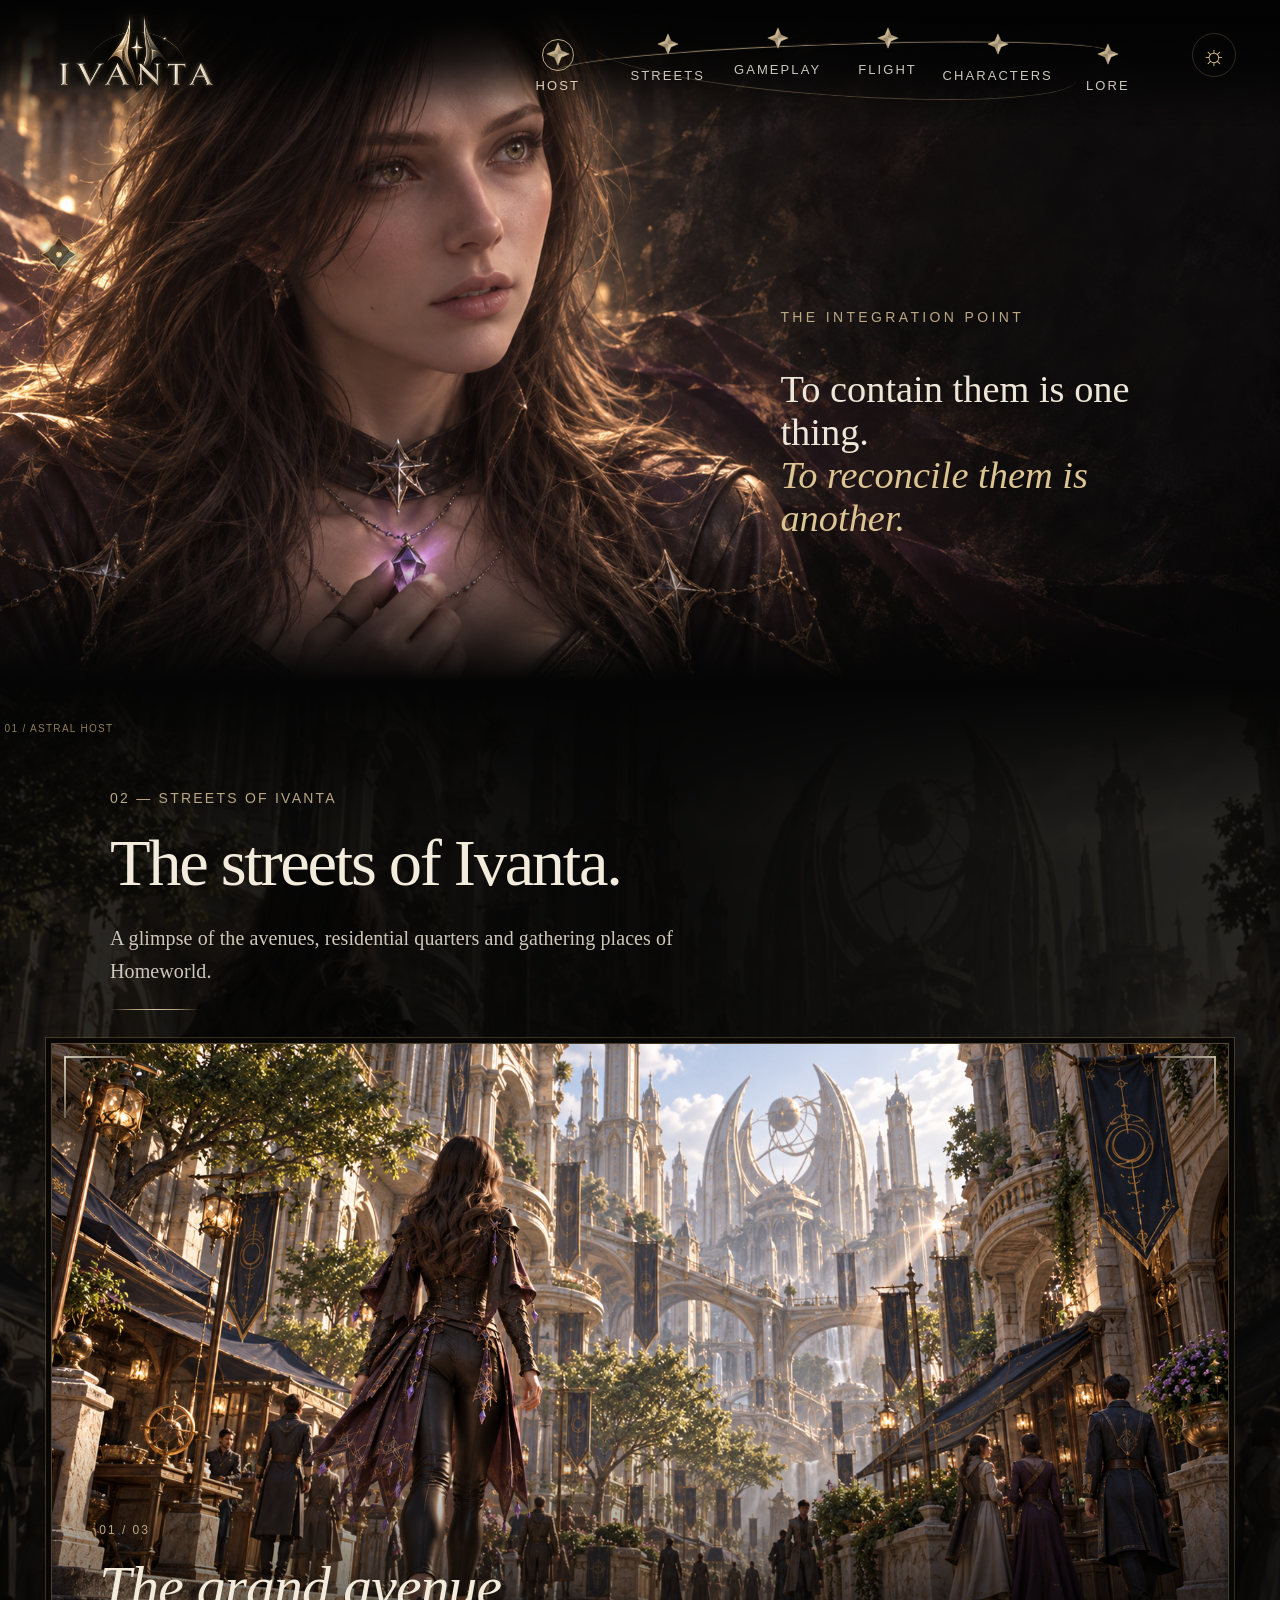
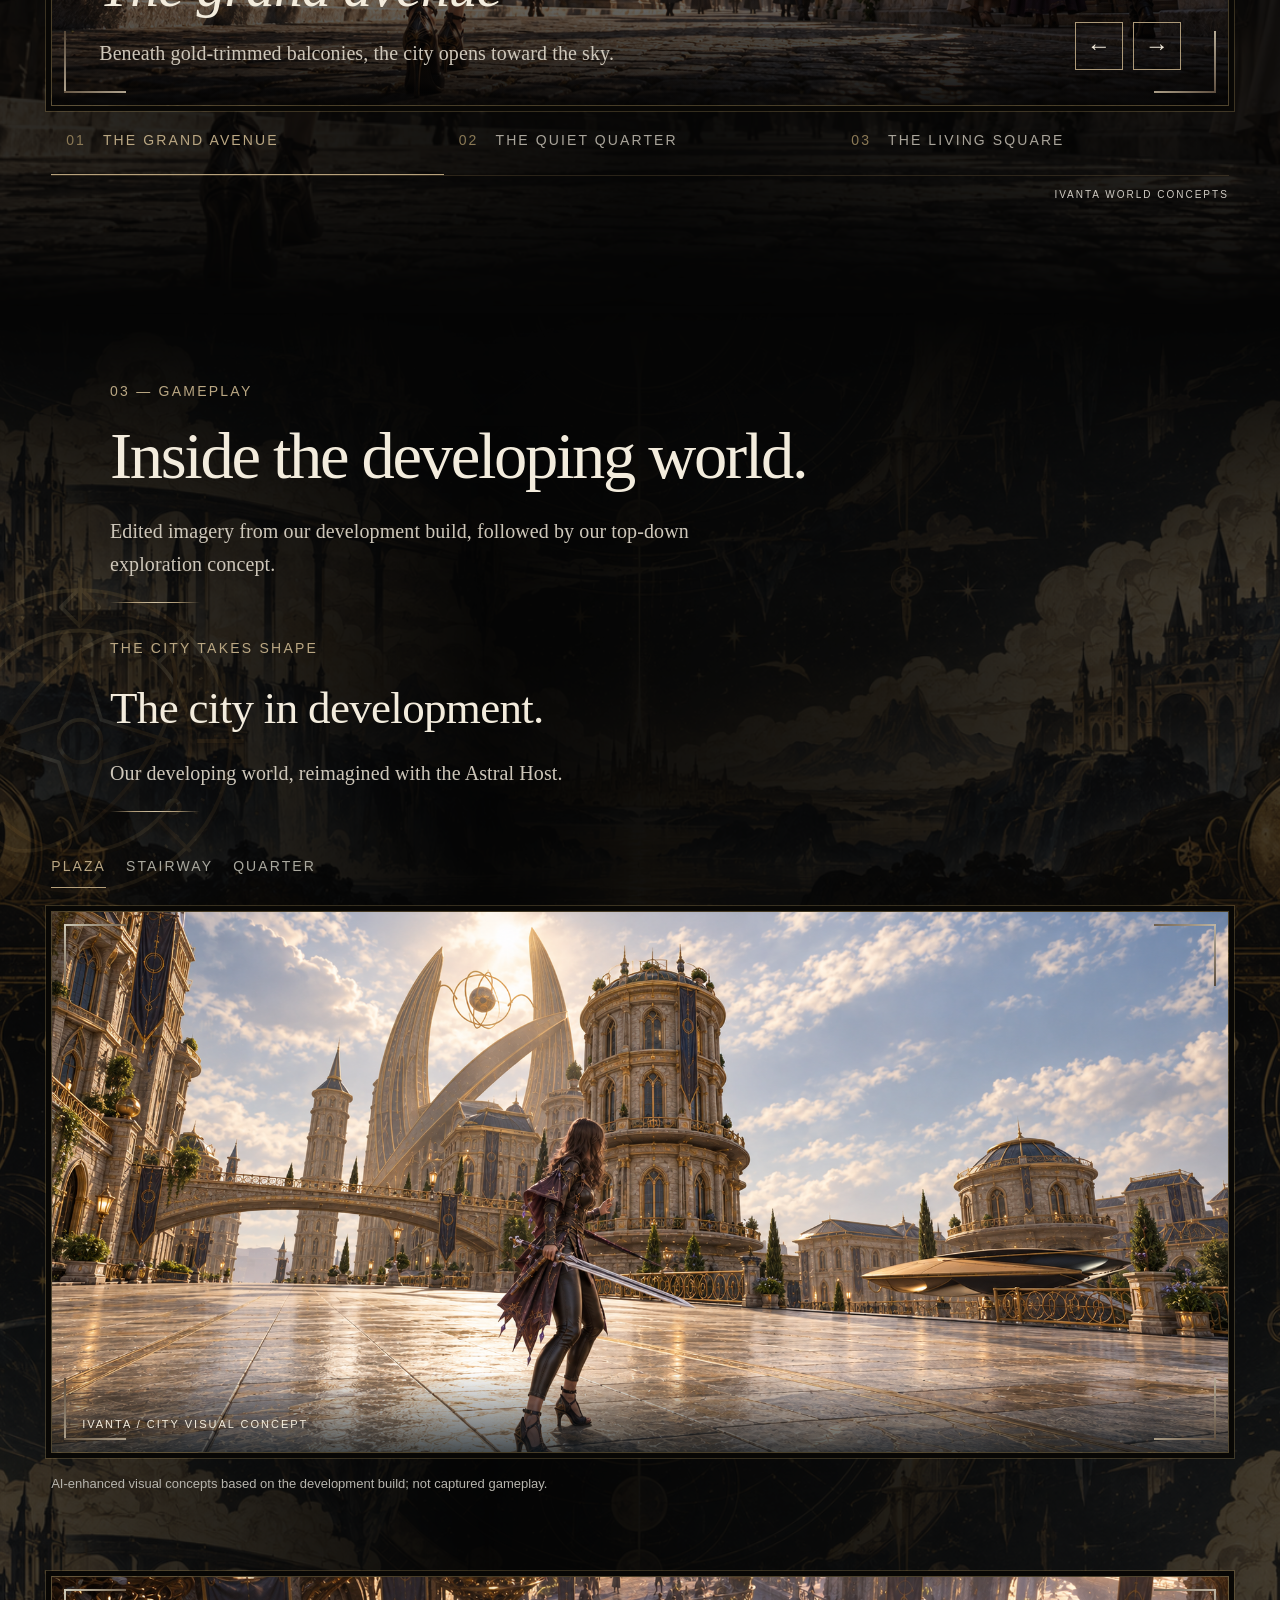
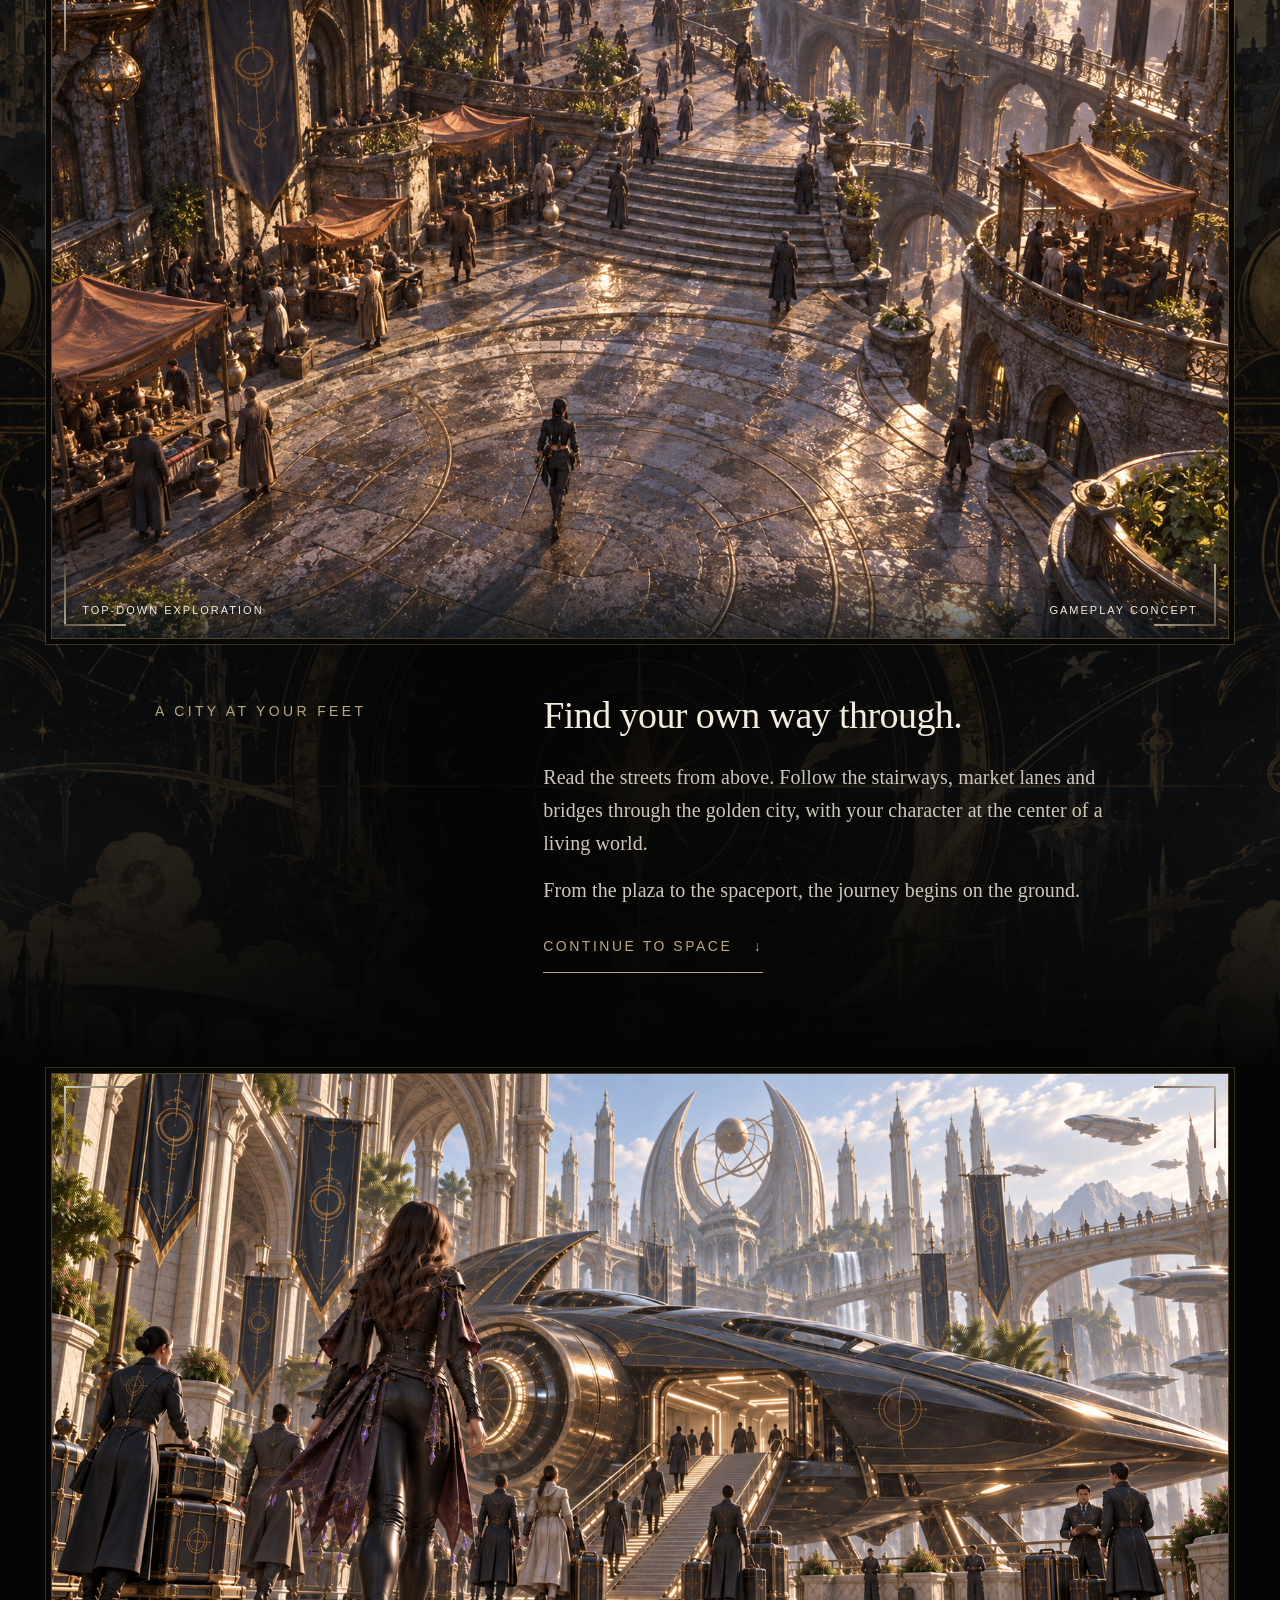
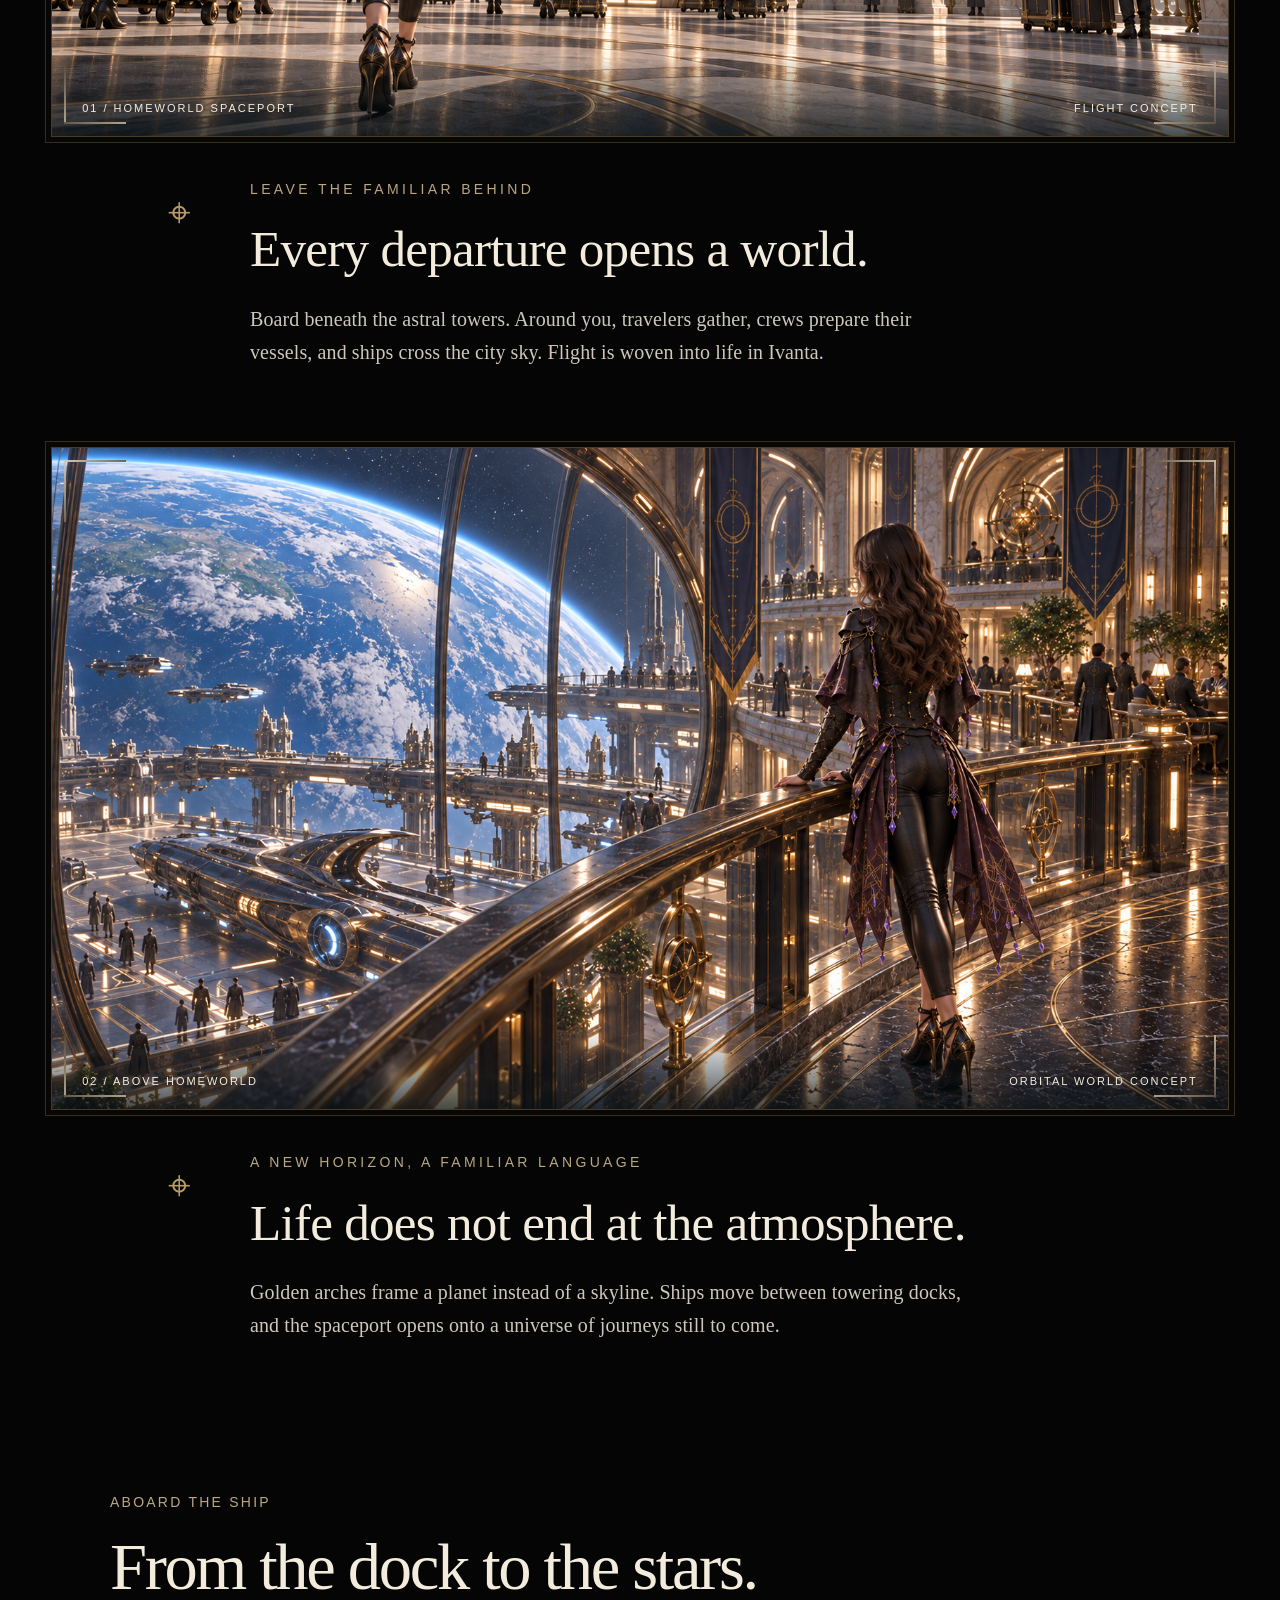
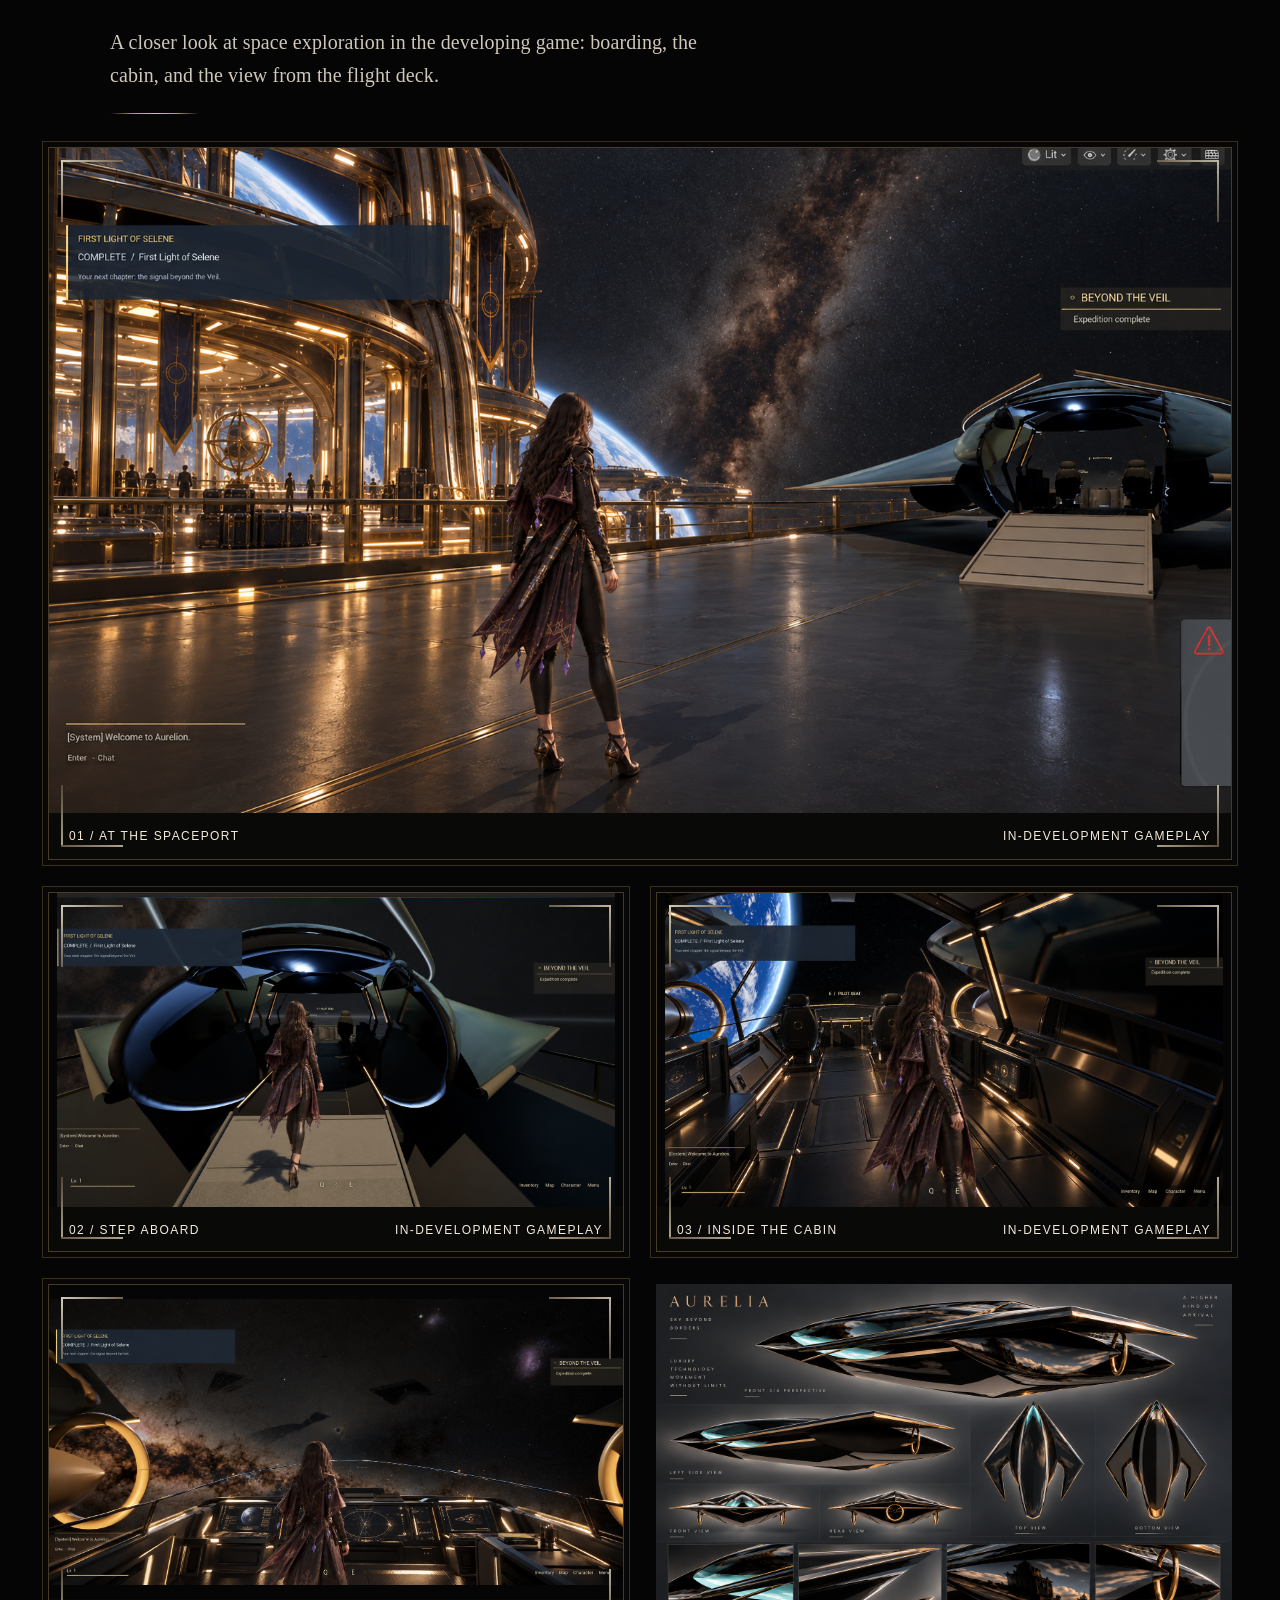
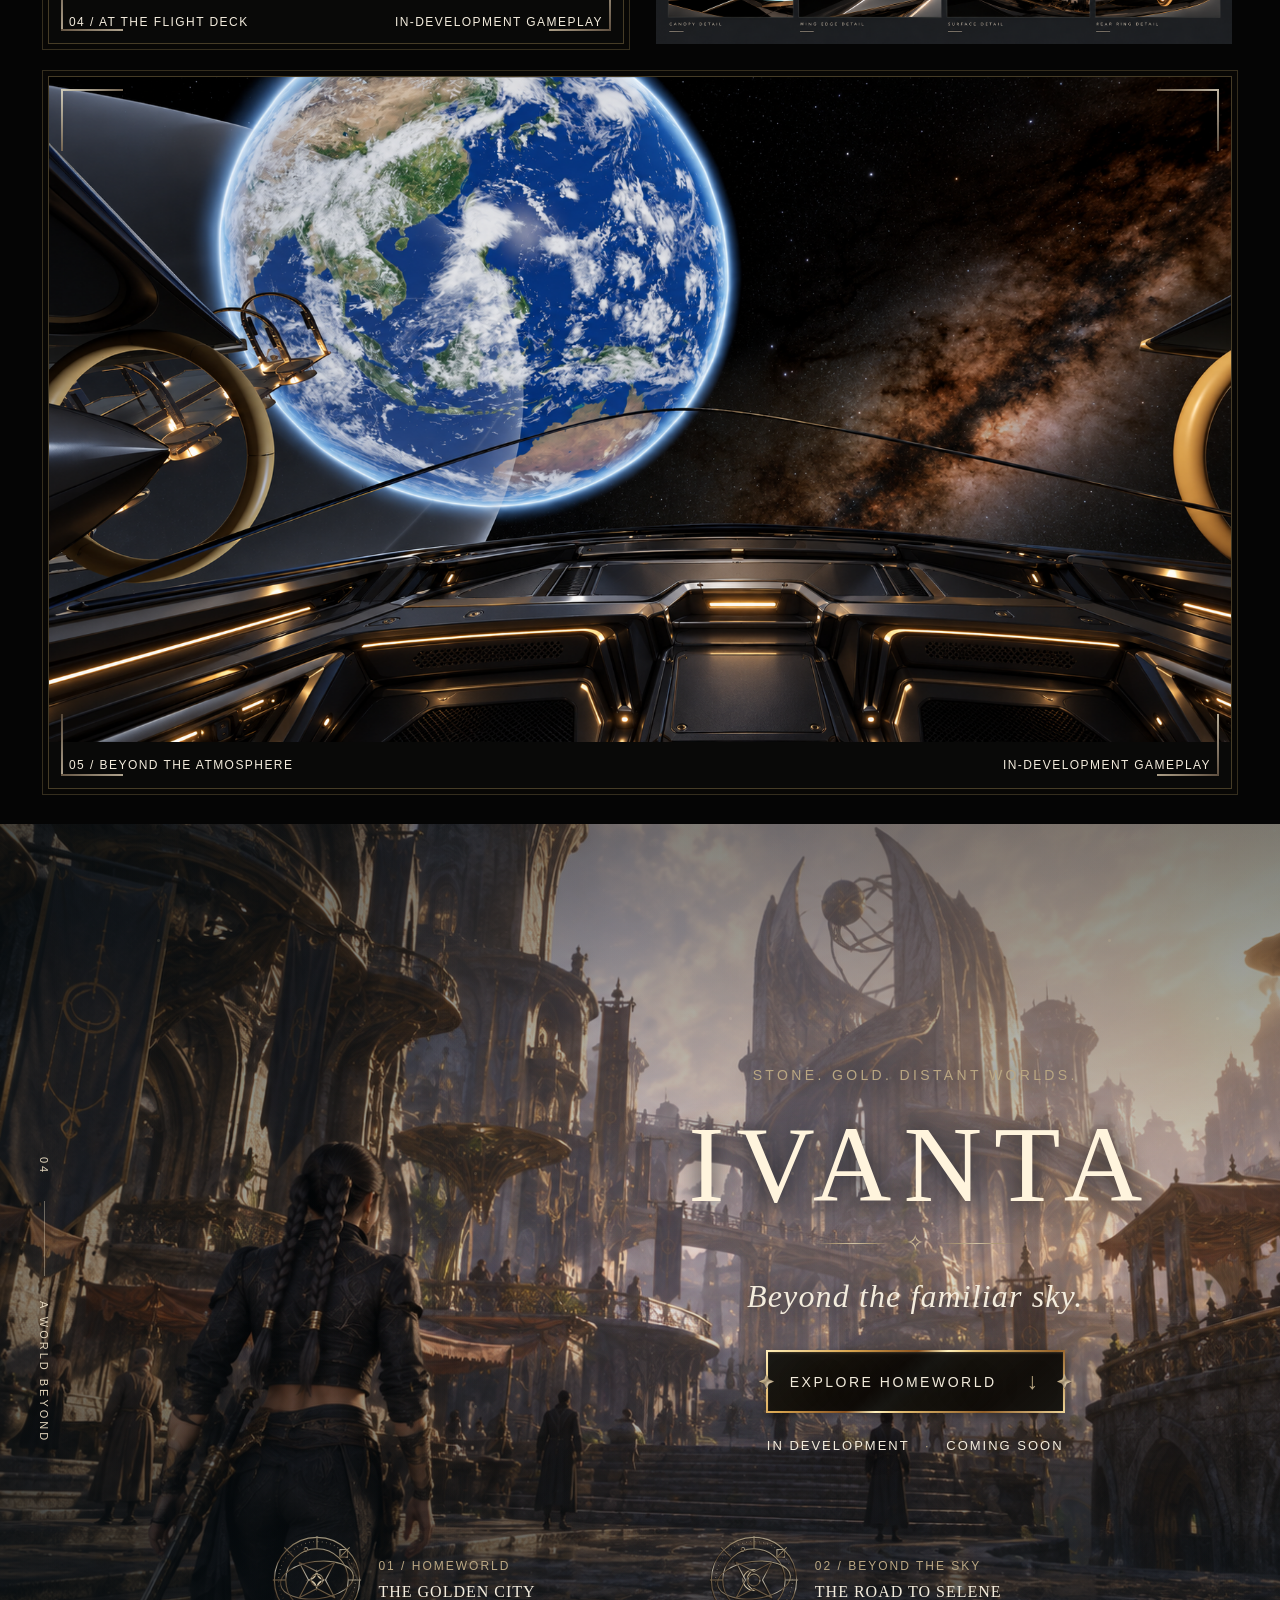
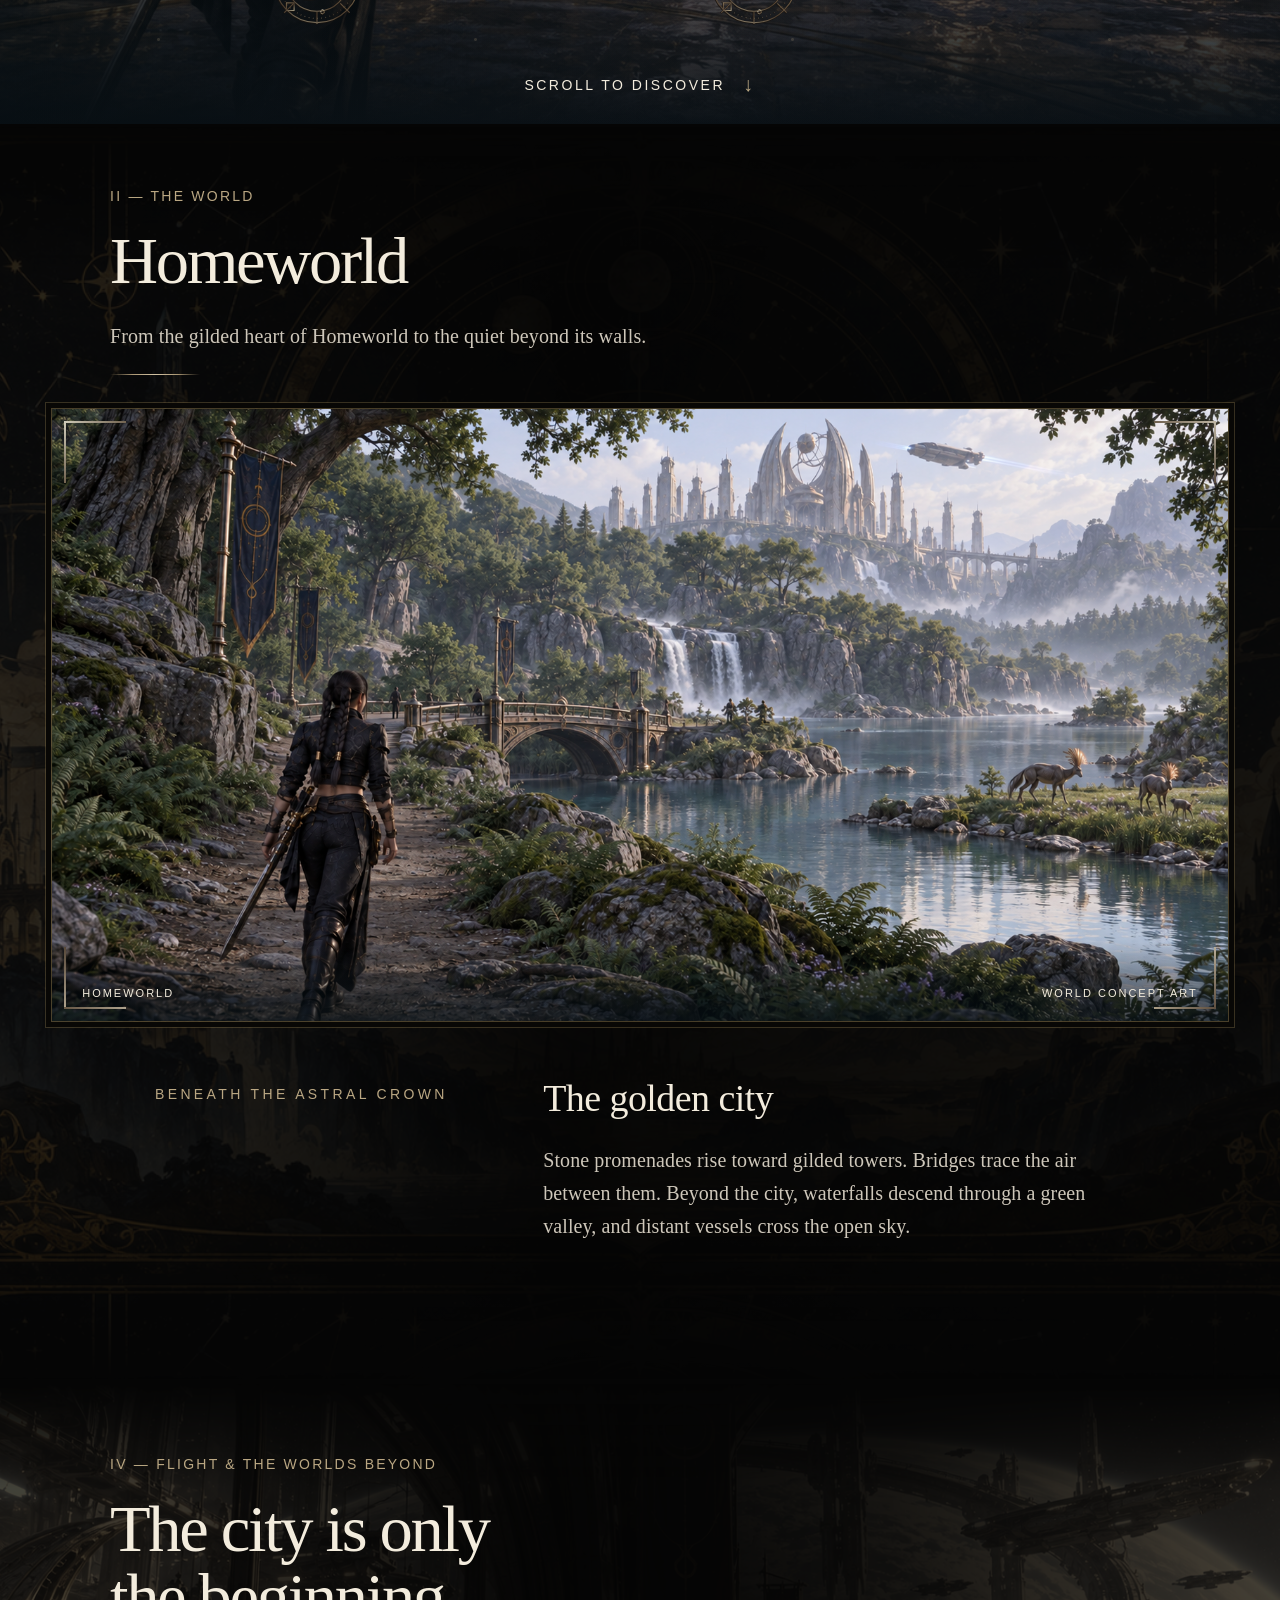
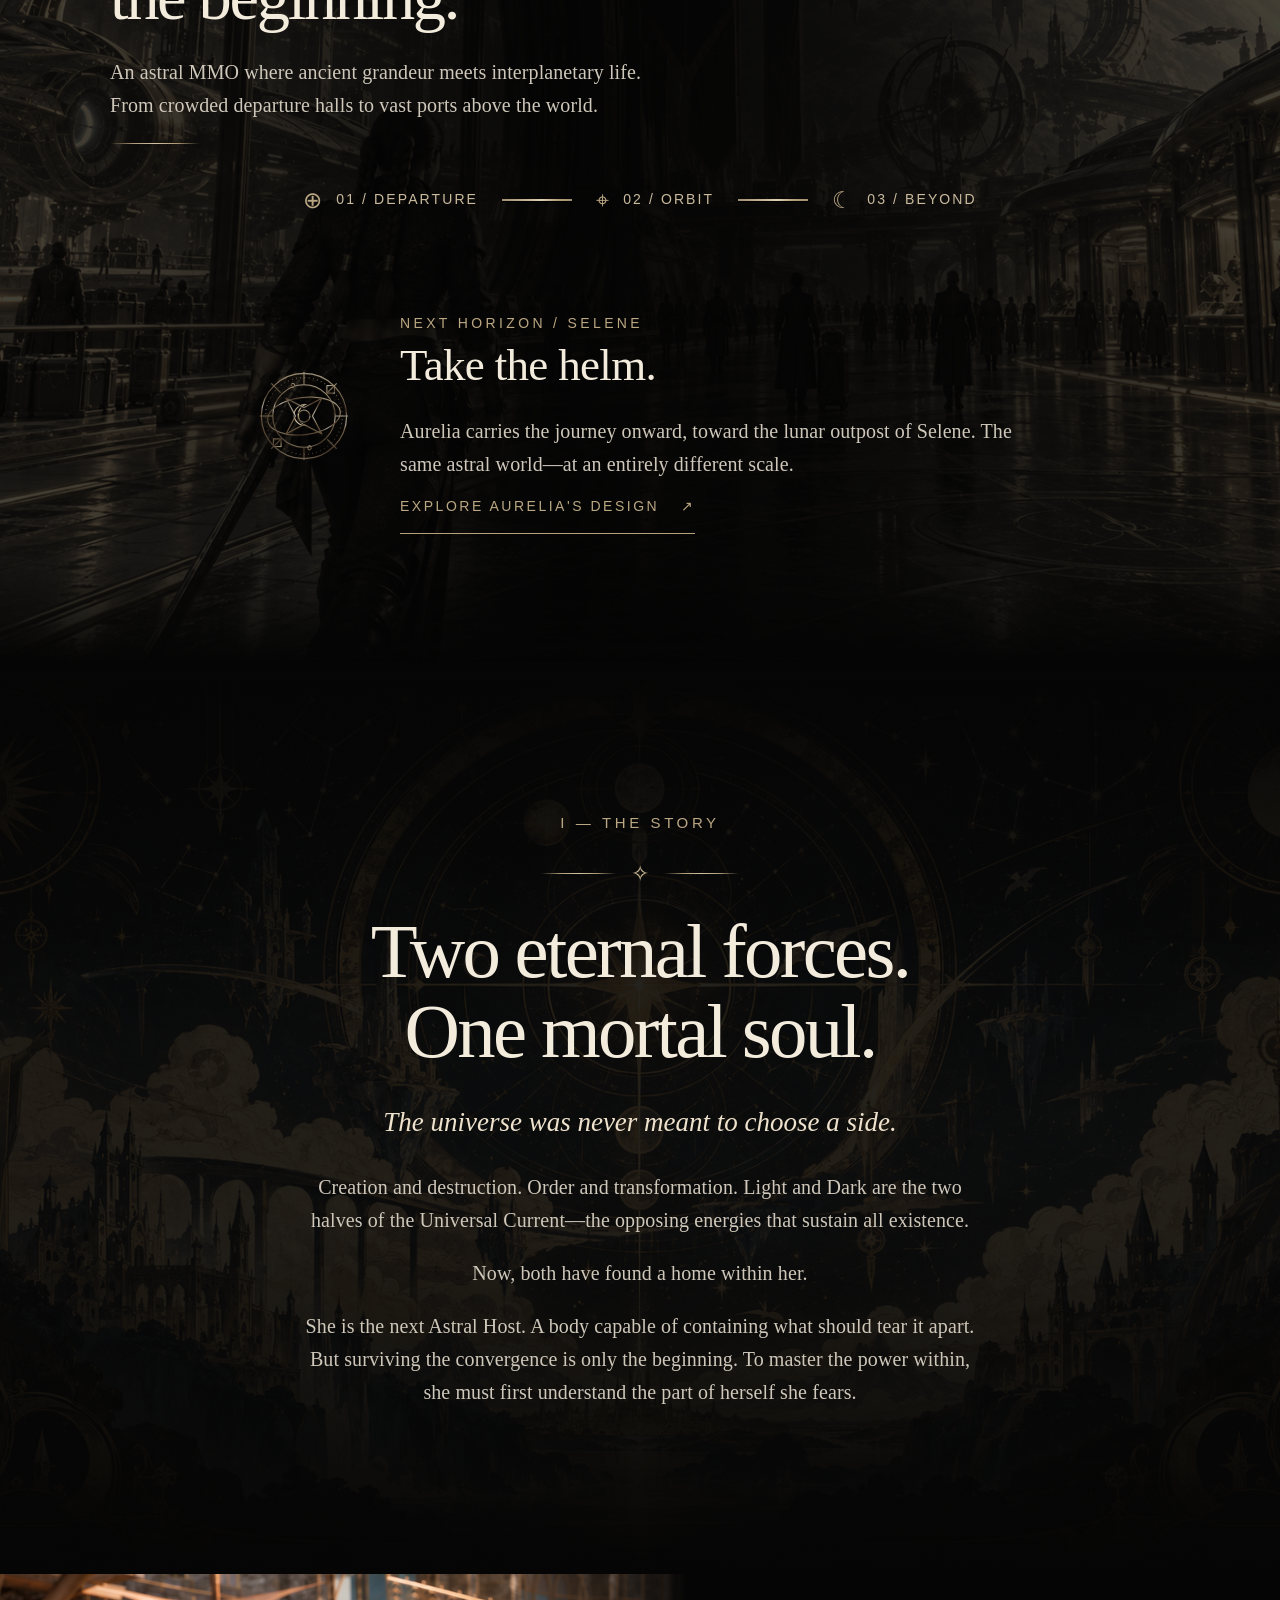
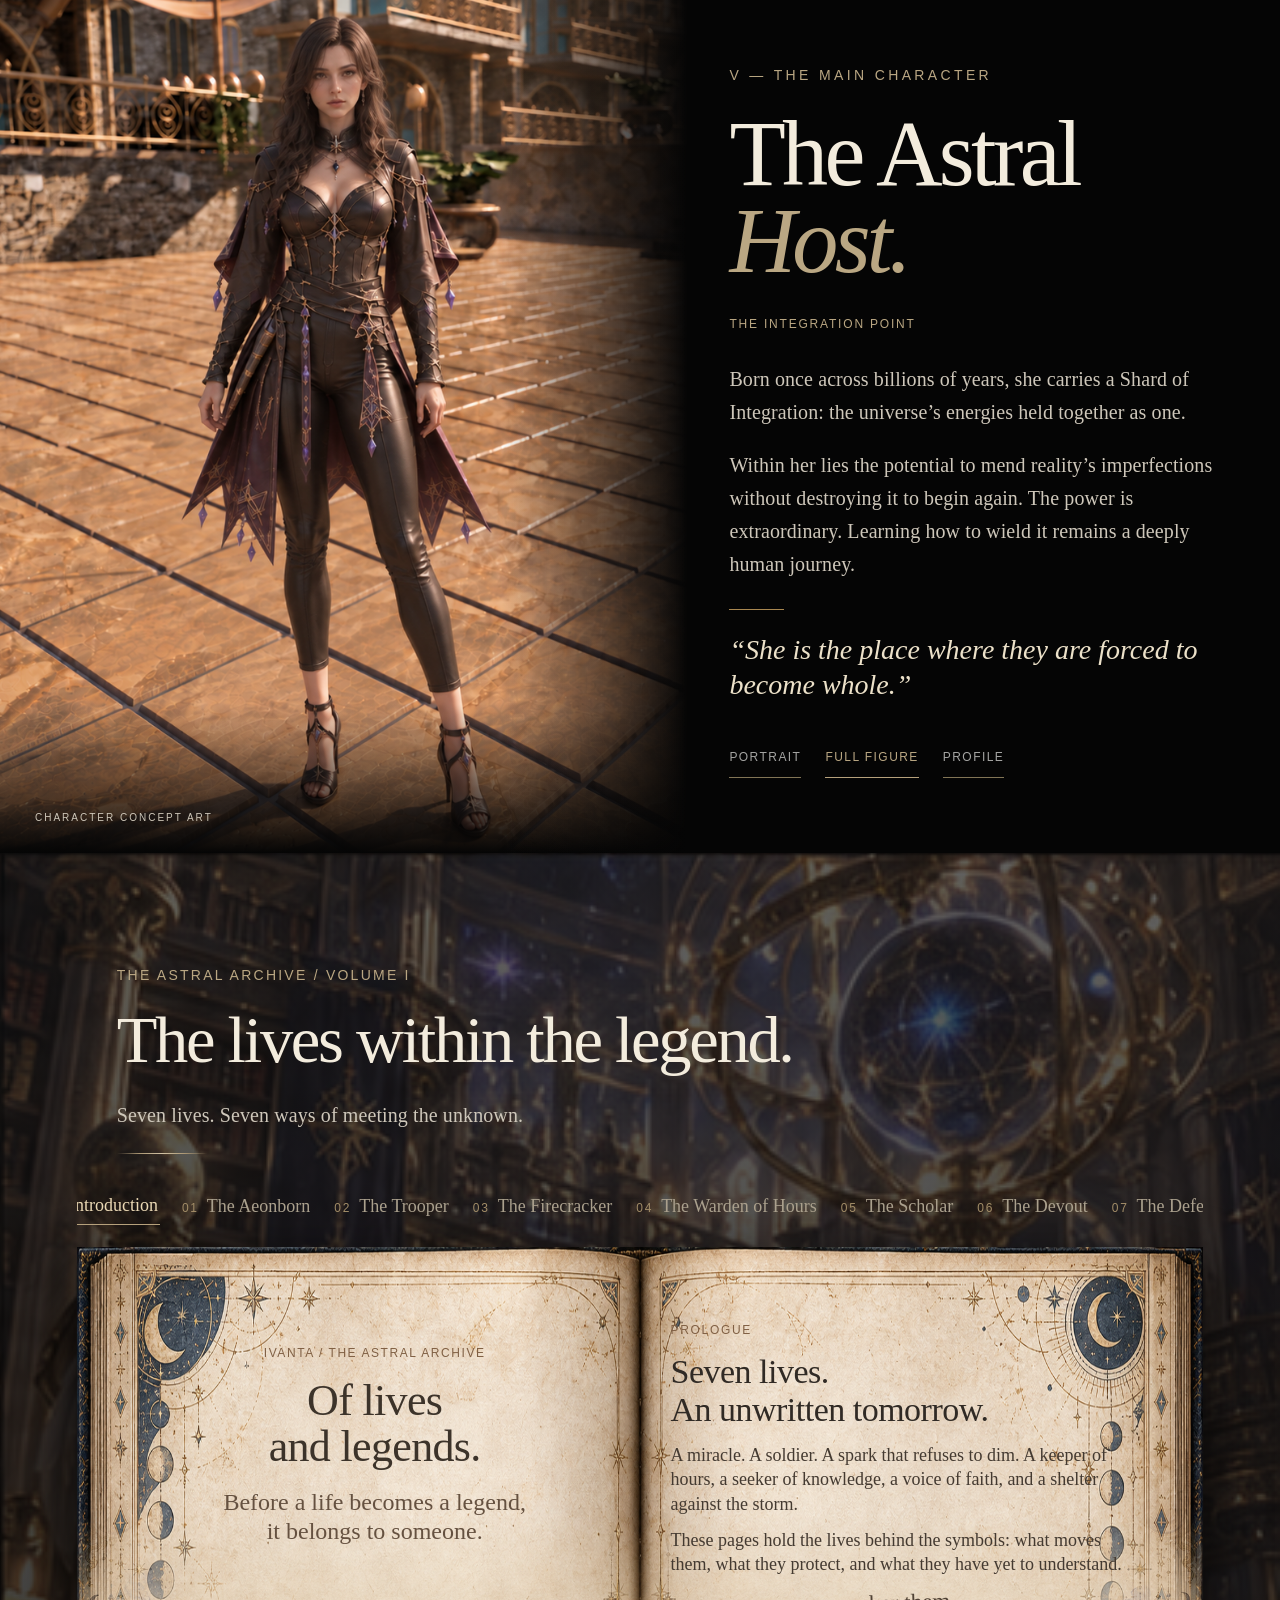
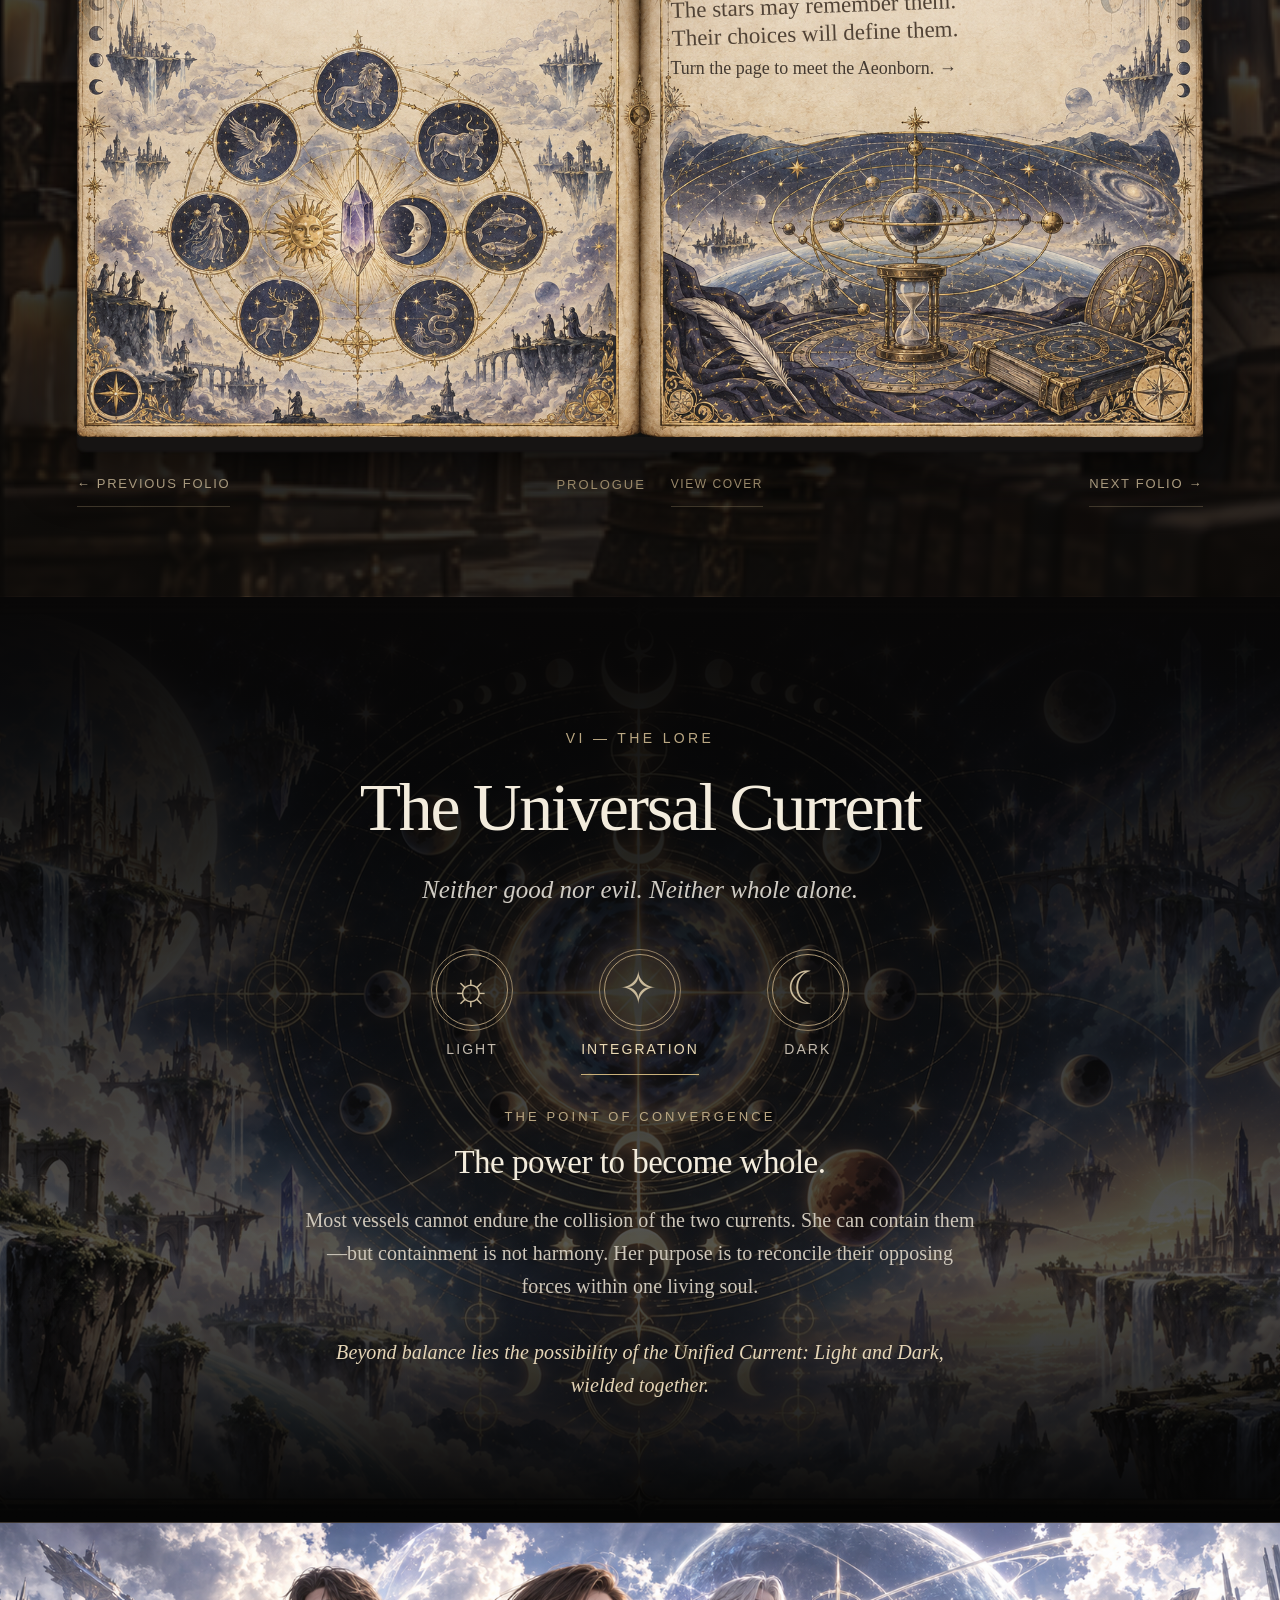
==== commit 06016748: "Add files via upload" ====
--- a/index.html
+++ b/index.html
@@ -7,7 +7,7 @@
 <link rel="stylesheet" href="https://fonts.googleapis.com/css2?family=Fondamento:ital@0;1&amp;family=IM+Fell+English:ital@0;1&amp;family=Caveat:wght@400;500&amp;display=swap">
 <link rel="icon" href="Upload-09/favicon.svg"><style>
 @import url('https://fonts.googleapis.com/css2?family=Cinzel:wght@400;500;600&family=Inter:wght@400;500&display=swap');
-:root{color-scheme:dark;--gold:#e6cf9c;--cream:#f3ecdd}*{box-sizing:border-box}body{margin:0;background:#111519;color:var(--cream);font-family:Inter,Arial,sans-serif}button,a{-webkit-tap-highlight-color:transparent}button{font:inherit;color:inherit;cursor:pointer}button:focus-visible,a:focus-visible{outline:2px solid var(--gold);outline-offset:7px}button{border:0;background:none}a{color:inherit;text-decoration:none}.scene{position:relative;min-height:800px;height:100svh;overflow:hidden;isolation:isolate}.world,.sky,.shade,.dust{position:absolute;inset:0;pointer-events:none}.world{z-index:-5;background:url('world.png') center 58%/cover;transform:scale(1.035);transition:filter 2.8s;animation:breathe 35s ease-in-out infinite alternate}.sky{z-index:-4;background:linear-gradient(180deg,rgba(45,78,142,.78),rgba(53,58,98,.3) 45%,transparent 75%);mix-blend-mode:color;opacity:0;transition:opacity 2.2s}.scene.twilight .sky{opacity:1}.scene.twilight .world{filter:brightness(.72) saturate(.75)}.shade{z-index:-3;background:linear-gradient(90deg,rgba(4,12,16,.5),rgba(4,12,16,.06) 48%,rgba(4,12,16,.1)),linear-gradient(0deg,#0b1116 0%,rgba(8,14,18,.68) 13%,transparent 48%,rgba(9,14,17,.48) 100%)}.dust{z-index:-2;opacity:.38;background-image:radial-gradient(circle,#ffe2a9 1px,transparent 2px),radial-gradient(circle,#f8e8c4 1px,transparent 2px);background-size:317px 233px,487px 389px;animation:drift 40s linear infinite}header{height:112px;padding:0 4%;display:flex;align-items:center;gap:45px;border-bottom:1px solid #ead9b51c}.wordmark{font:500 25px Cinzel,Georgia,serif;letter-spacing:7px}.wordmark span{color:var(--gold);margin-left:15px;font-size:24px}nav{display:flex;gap:38px;margin-left:auto}nav button{font-size:12px;letter-spacing:2px;padding:15px 0}nav button:hover{color:var(--gold)}.atmosphere{font:32px Georgia;border:1px solid #ead9b54d;border-radius:50%;width:44px;height:44px;transition:transform 1s}.atmosphere:hover{transform:rotate(90deg)}.hero{position:absolute;left:48%;top:24%;width:47%;text-align:center;text-shadow:0 2px 25px #14191f}.eyebrow{font-size:12px;letter-spacing:4px;color:var(--gold);line-height:1.8}h1{font:400 clamp(70px,8.5vw,156px)/1.1 Cinzel,Georgia,serif;letter-spacing:.11em;margin:17px 0 5px;padding-left:.11em;color:#fff4dd}.ornament{display:flex;align-items:center;justify-content:center;gap:15px;color:var(--gold);font-size:22px}.ornament i{height:1px;width:75px;background:linear-gradient(90deg,transparent,var(--gold))}.ornament i:last-child{transform:rotate(180deg)}.tagline{font:400 clamp(20px,2vw,29px) Cinzel,Georgia,serif;letter-spacing:2px;margin:22px 0 35px}.discover{min-height:55px;min-width:268px;padding:16px 22px;display:inline-flex;justify-content:space-between;align-items:center;gap:30px;border:1px solid #d3be8d99;background:#111b22a1;font-size:12px;letter-spacing:2px;transition:background .3s,box-shadow .3s}.discover:hover{background:#80643b80;box-shadow:0 0 35px #e8c78a26}.discover b{font-size:23px;font-weight:400;color:var(--gold)}.coming{font-size:11px;letter-spacing:2px;margin-top:21px}.coming span{padding:0 10px;color:var(--gold)}.side{position:absolute;top:37%;left:3%;display:flex;align-items:center;writing-mode:vertical-rl;gap:25px;font-size:11px;letter-spacing:3px;color:#e3d6bd}.side i{height:75px;width:1px;background:#e3d6bd66}.locations{position:absolute;bottom:102px;left:0;width:100%;display:flex;justify-content:center;gap:14vw}.location{display:flex;align-items:center;gap:22px;text-align:left;font:16px Cinzel,Georgia,serif;letter-spacing:1px}.location small{display:block;font:10px Inter,Arial,sans-serif;letter-spacing:2px;margin-bottom:10px;color:var(--gold)}.sigil{position:relative;display:grid;place-items:center;width:78px;height:78px;border:1px solid #d3bc8260;border-radius:50%;transition:filter .4s}.sigil:before,.sigil:after,.sigil i{content:'';position:absolute;inset:8px;border:1px solid #e3c99177;transform:rotate(45deg);animation:rotate 25s linear infinite}.sigil:after{inset:-6px;border-radius:50%;border-style:dashed;animation-direction:reverse}.sigil i{inset:16px;animation-duration:18s}.sigil b{font:30px Georgia;color:var(--gold);font-weight:400}.location:hover .sigil{filter:drop-shadow(0 0 8px #ffe1a1)}.location:hover{color:var(--gold)}footer{position:absolute;bottom:0;width:100%;min-height:58px;padding:18px 4%;border-top:1px solid #ead9b51c;display:flex;justify-content:space-between;gap:15px;align-items:center;color:#b0ada6;font-size:10px;letter-spacing:1.5px}footer button{font-size:10px;letter-spacing:1.5px}footer button span{margin-left:8px;color:var(--gold)}dialog{background:linear-gradient(145deg,#202b32,#0d141a);color:var(--cream);border:1px solid #c7ae795c;padding:60px;max-width:570px;width:calc(100% - 40px);box-shadow:0 25px 120px #0009}dialog::backdrop{background:#070d13ad;backdrop-filter:blur(8px)}dialog h2{font:32px/1.4 Cinzel,Georgia,serif}#story-copy{font-size:16px;line-height:1.9;color:#d0d1d0}.close{position:absolute;right:18px;top:12px;font-size:32px}.development{font-size:11px;letter-spacing:2px;text-align:center;margin-top:25px;color:var(--gold)}.paused *{animation-play-state:paused!important}@keyframes rotate{to{transform:rotate(405deg)}}@keyframes drift{to{transform:translateY(-110px)}}@keyframes breathe{to{transform:scale(1.075)}}@media(max-width:760px){.scene{min-height:780px}.world{background-position:42% center}header{height:84px;padding:0 23px;gap:18px}.wordmark{font-size:20px;letter-spacing:4px}.wordmark span{display:none}nav{gap:16px}nav button{font-size:10px;letter-spacing:1px}.atmosphere{width:36px;height:36px;flex-shrink:0;font-size:26px}.hero{left:5%;width:90%;top:22%}.shade{background:linear-gradient(0deg,#0b1116 0%,#0b1116a6 23%,#0b111653 60%,#0b11165e)}h1{font-size:clamp(62px,14vw,106px)}.eyebrow{font-size:10px;letter-spacing:2.5px}.tagline{font-size:21px}.side{display:none}.locations{bottom:100px;gap:28px;padding:0 25px;justify-content:space-around}.location{flex-direction:column;gap:17px;text-align:center;font-size:12px;letter-spacing:.4px}.location small{font-size:9px;letter-spacing:1px}.sigil{width:56px;height:56px}.art-note{display:none}footer{font-size:9px}dialog{padding:45px 28px}}@media(prefers-reduced-motion:reduce){*,*:before,*:after{animation:none!important;transition:none!important}}
+:root{color-scheme:dark;--gold:#e6cf9c;--cream:#f3ecdd}*{box-sizing:border-box}body{margin:0;background:#111519;color:var(--cream);font-family:Inter,Arial,sans-serif}button,a{-webkit-tap-highlight-color:transparent}button{font:inherit;color:inherit;cursor:pointer}button:focus-visible,a:focus-visible{outline:2px solid var(--gold);outline-offset:7px}button{border:0;background:none}a{color:inherit;text-decoration:none}.scene{position:relative;min-height:800px;height:100svh;overflow:hidden;isolation:isolate}.world,.sky,.shade,.dust{position:absolute;inset:0;pointer-events:none}.world{z-index:-5;background:url('[data-uri]